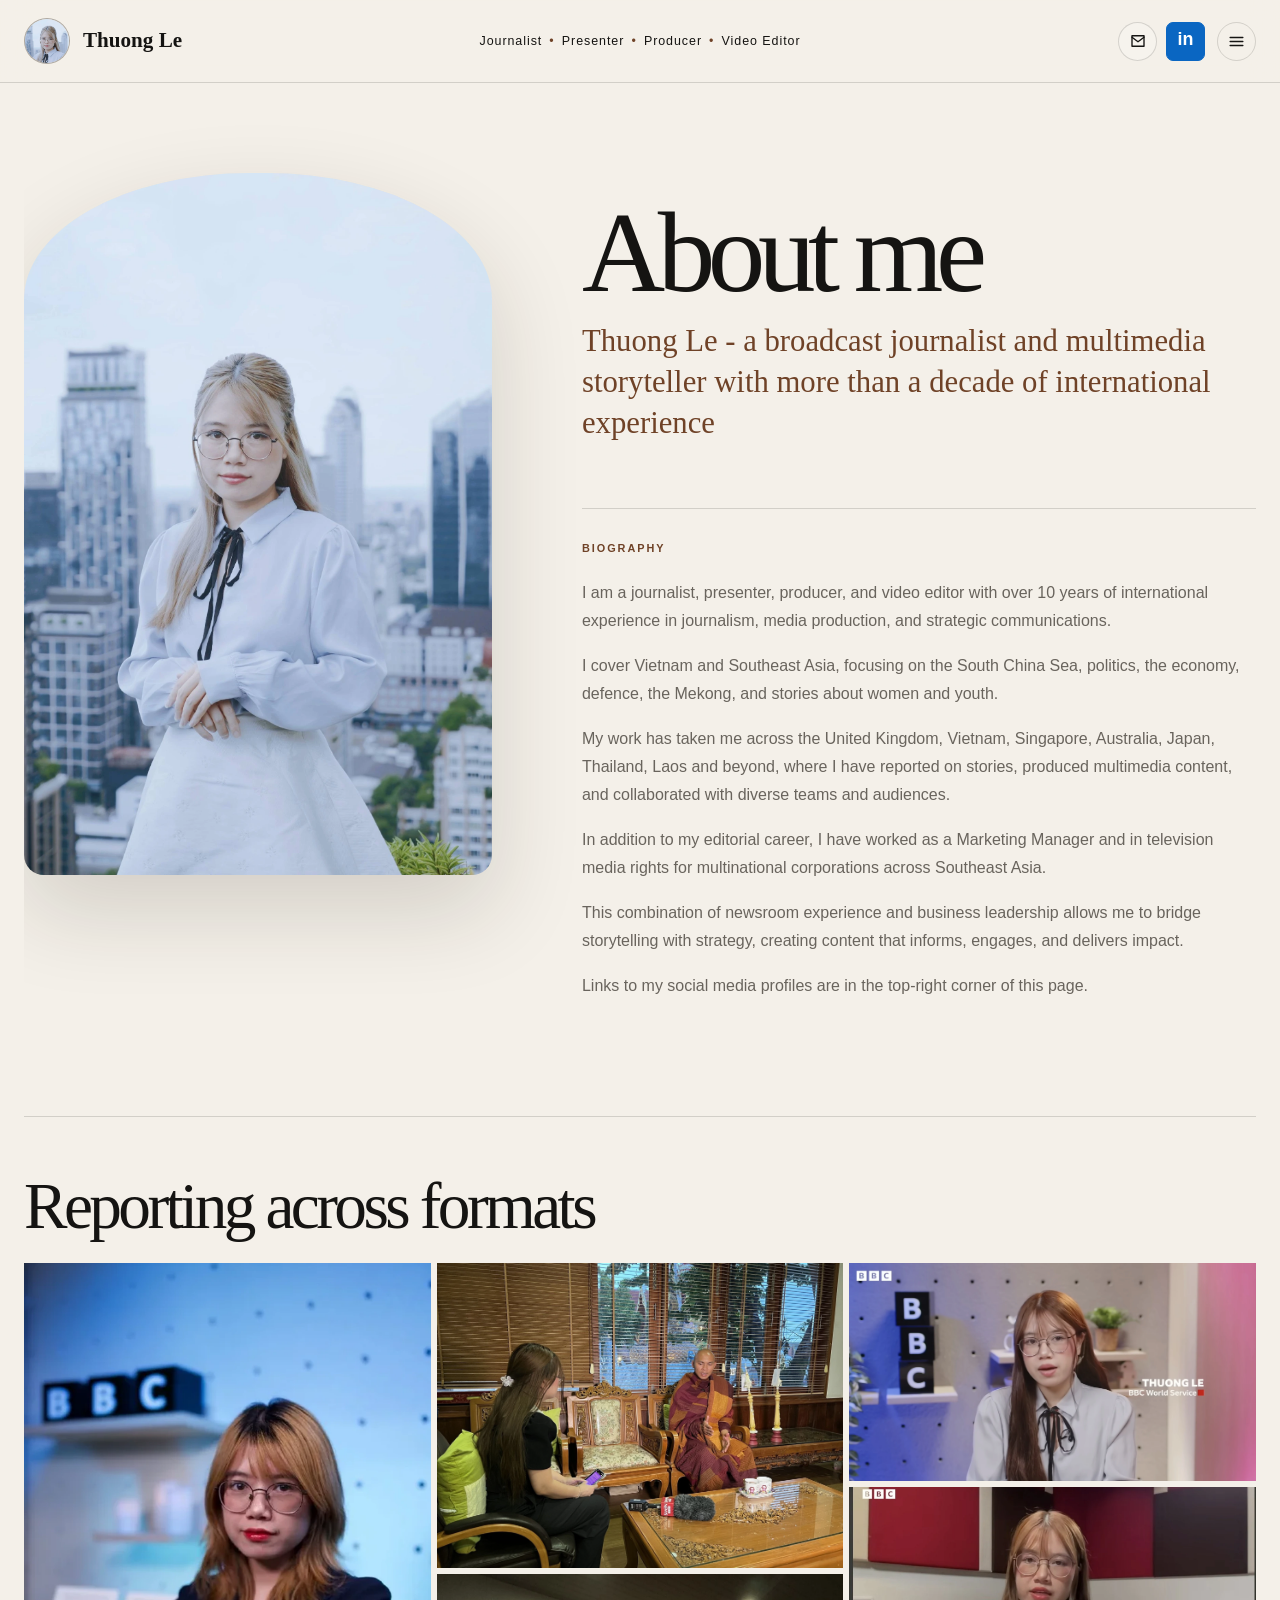
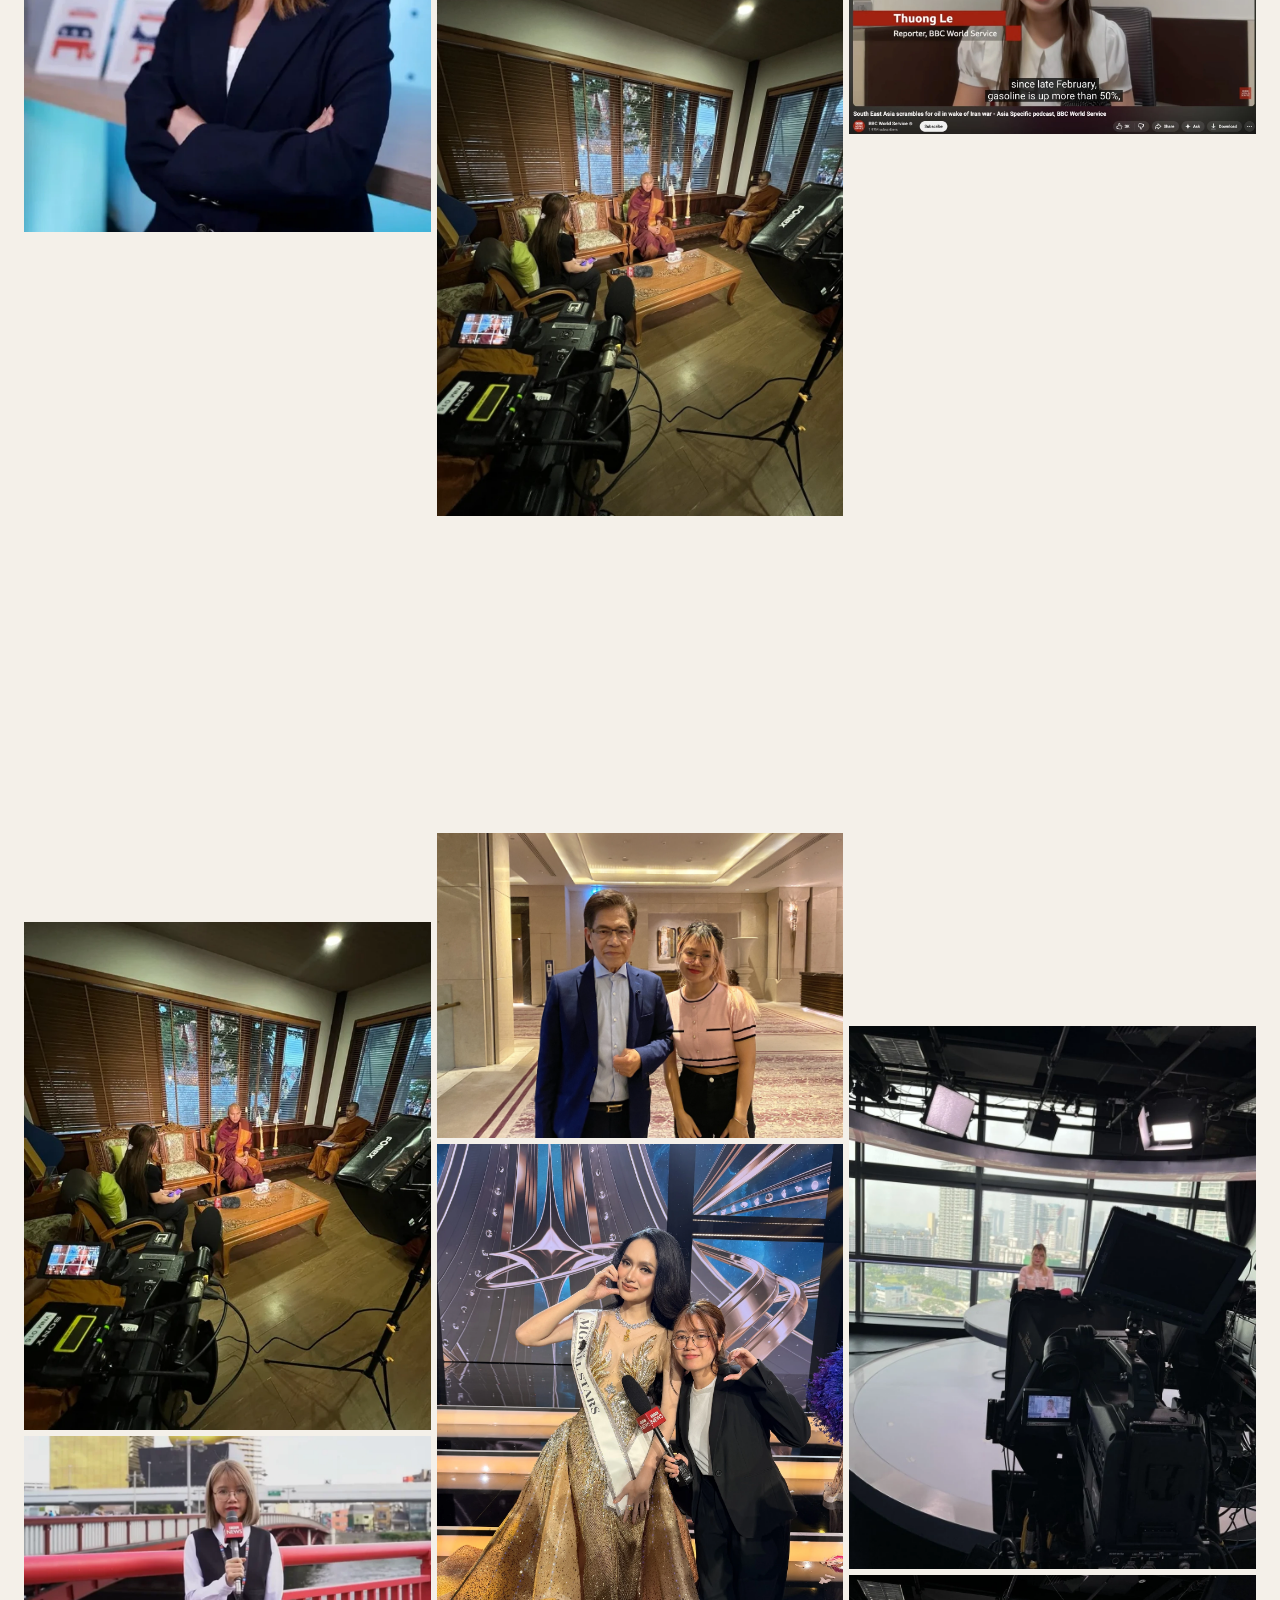
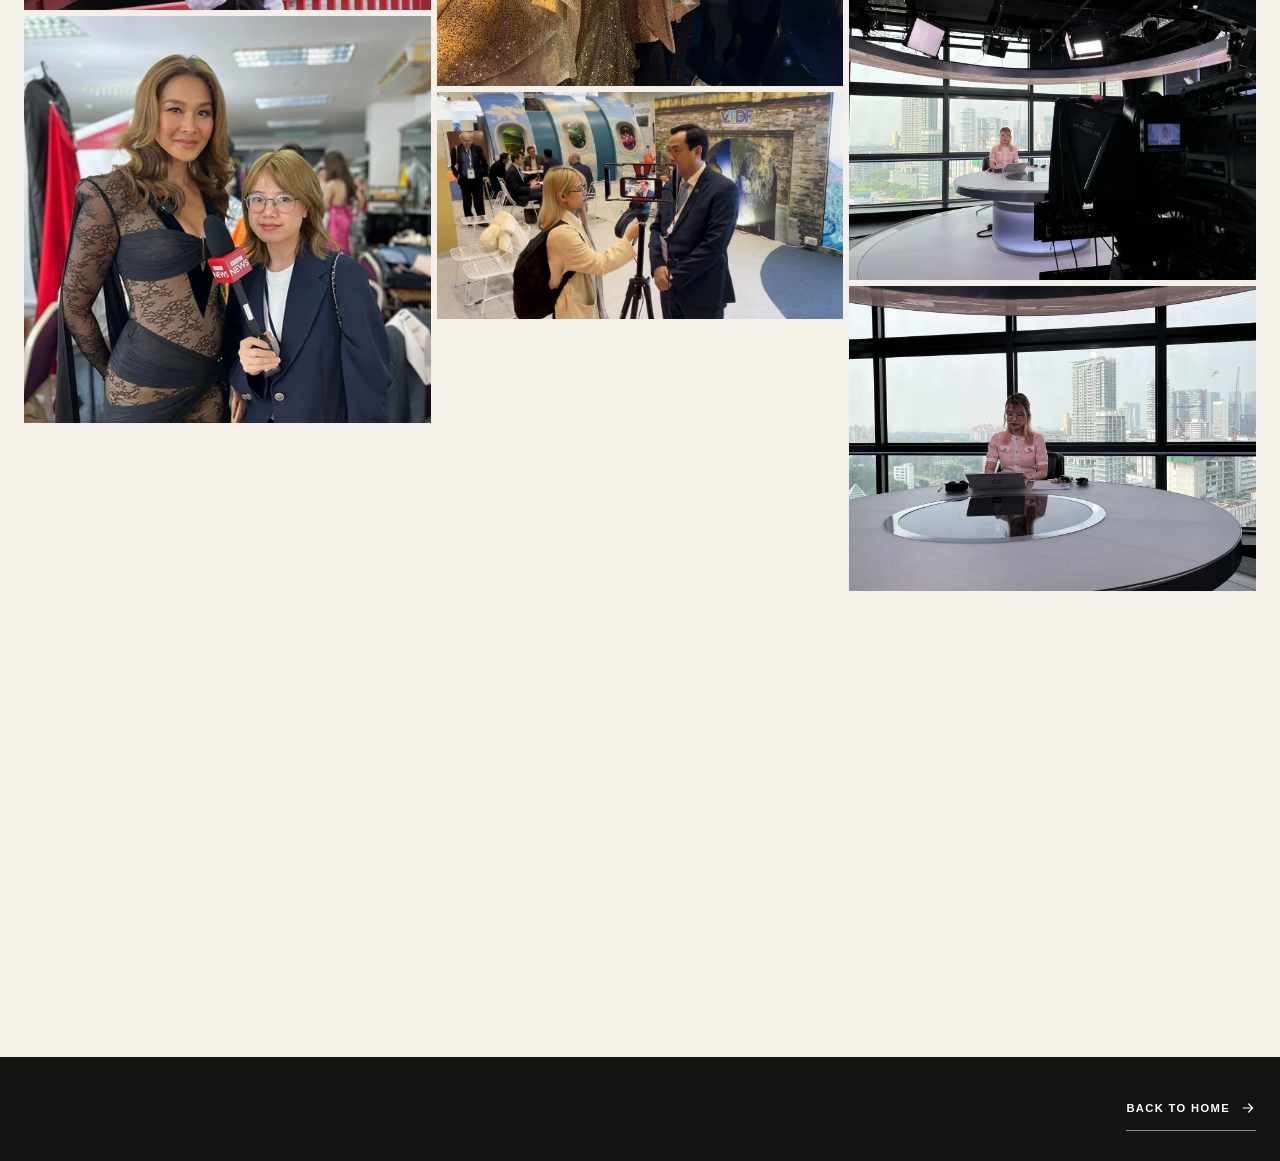
==== about.html @ 1b701969 "Replace full portfolio source and update About gallery" ====
<!doctype html>
<html lang="en">
<head>
  <meta charset="utf-8">
  <meta name="viewport" content="width=device-width, initial-scale=1">
  <meta name="description" content="Thuong Le - a broadcast journalist and multimedia storyteller with more than a decade of international experience.">
  <meta name="theme-color" content="#f4efe8">
  <meta property="og:title" content="About me — Thuong Le">
  <meta property="og:description" content="Thuong Le - a broadcast journalist and multimedia storyteller with more than a decade of international experience.">
  <meta property="og:type" content="website">
  <meta property="og:image" content="assets/images/about-portrait.webp">
  <link rel="icon" href="favicon.svg" type="image/svg+xml">
  <link rel="stylesheet" href="assets/css/styles.css">
  <title>About me — Thuong Le</title>
</head>
<body data-page="category" data-category=about>
  <a class="skip-link" href="#main">Skip to content</a>
  <header class="site-header" data-site-header></header>
  <div class="menu-overlay" data-menu></div>
  <main id="main">
    <div data-category-page></div>
  </main>
  <footer class="site-footer" data-footer></footer>
  <script src="assets/js/content.js"></script>
  <script src="assets/js/site.js"></script>
</body>
</html>
---- assets/css/styles.css ----
:root {
  --ink: #151412;
  --ink-soft: #2b2925;
  --paper: #f4f0e9;
  --surface: #fbf8f2;
  --surface-2: #eae2d7;
  --muted: #69645d;
  --accent: #9a6942;
  --accent-deep: #6f4227;
  --wine: #6e2938;
  --line: rgba(21, 20, 18, .15);
  --line-light: rgba(255,255,255,.24);
  --serif: "Iowan Old Style", "Baskerville", "Palatino Linotype", Georgia, "Times New Roman", serif;
  --sans: -apple-system, BlinkMacSystemFont, "Segoe UI", Arial, sans-serif;
  --max: 1460px;
  --shadow: 0 35px 90px rgba(39, 29, 20, .16);
}

* { box-sizing: border-box; }
html { scroll-behavior: smooth; }
body {
  margin: 0;
  background: var(--paper);
  color: var(--ink);
  font-family: var(--sans);
  font-size: 16px;
  line-height: 1.65;
  text-rendering: optimizeLegibility;
}
body.menu-open { overflow: hidden; }
img { display: block; width: 100%; }
a { color: inherit; }
button, a { -webkit-tap-highlight-color: transparent; }
svg { width: 19px; height: 19px; fill: none; stroke: currentColor; stroke-width: 1.8; stroke-linecap: round; stroke-linejoin: round; }

.skip-link { position: fixed; left: 16px; top: -100px; z-index: 1000; background: var(--ink); color: white; padding: 10px 14px; text-decoration: none; }
.skip-link:focus { top: 16px; }

.site-header {
  position: sticky;
  top: 0;
  z-index: 90;
  width: 100%;
  background: rgba(244, 240, 233, .86);
  border-bottom: 1px solid var(--line);
  backdrop-filter: blur(18px);
}
.header-shell {
  width: min(calc(100% - 48px), var(--max));
  min-height: 82px;
  margin: 0 auto;
  display: grid;
  grid-template-columns: 1fr auto 1fr;
  align-items: center;
  gap: 28px;
}
.brand { display: inline-flex; align-items: center; gap: 13px; width: fit-content; text-decoration: none; }
.brand-mark { width: 42px; height: 42px; display: grid; place-items: center; border: 1px solid var(--ink); border-radius: 50%; font-family: var(--serif); font-size: 1.15rem; }
.brand-copy { display: grid; line-height: 1.25; }
.brand-copy strong { font-family: var(--serif); font-size: 1.3rem; font-weight: 600; }
.brand-copy small { color: var(--muted); font-size: .68rem; letter-spacing: .04em; }
.header-nav { display: flex; align-items: center; gap: 30px; }
.header-nav a, .header-contact { position: relative; text-decoration: none; font-size: .76rem; font-weight: 600; text-transform: uppercase; letter-spacing: .12em; }
.header-nav a::after, .header-contact::after { content: ""; position: absolute; left: 0; right: 100%; bottom: -7px; height: 1px; background: currentColor; transition: right .25s ease; }
.header-nav a:hover::after, .header-contact:hover::after { right: 0; }
.header-actions { justify-self: end; display: flex; align-items: center; gap: 22px; }
.menu-button { width: 43px; height: 43px; border: 1px solid var(--line); border-radius: 50%; background: transparent; color: var(--ink); display: grid; place-items: center; cursor: pointer; transition: background .25s ease, color .25s ease, transform .25s ease; }
.menu-button:hover { background: var(--ink); color: white; transform: rotate(5deg); }
.back-home { position: absolute; left: max(24px, calc((100% - var(--max)) / 2)); top: calc(100% + 20px); display: inline-flex; align-items: center; gap: 9px; text-decoration: none; text-transform: uppercase; letter-spacing: .12em; font-size: .68rem; font-weight: 700; }

.menu-overlay { position: fixed; inset: 0; z-index: 200; display: flex; justify-content: flex-end; background: rgba(10,9,8,.55); backdrop-filter: blur(10px); opacity: 0; visibility: hidden; transition: opacity .35s ease, visibility .35s ease; }
.menu-overlay.is-open { opacity: 1; visibility: visible; }
.menu-panel { width: min(620px, 100%); min-height: 100%; padding: 28px clamp(26px, 5vw, 70px) 42px; background: var(--surface); display: flex; flex-direction: column; transform: translateX(100%); transition: transform .45s cubic-bezier(.2,.8,.2,1); }
.menu-overlay.is-open .menu-panel { transform: translateX(0); }
.menu-topline { display: flex; align-items: center; justify-content: space-between; padding-bottom: 24px; border-bottom: 1px solid var(--line); font-family: var(--serif); font-size: 1.35rem; }
.menu-close { border-color: var(--ink); }
.overlay-nav { display: grid; margin: 34px 0; }
.overlay-nav a { display: grid; grid-template-columns: 44px 1fr auto; align-items: center; padding: 13px 0; border-bottom: 1px solid var(--line); text-decoration: none; }
.overlay-nav a span { color: var(--accent); font-size: .65rem; letter-spacing: .14em; }
.overlay-nav a strong { font-family: var(--serif); font-size: clamp(2rem, 5vw, 3.55rem); line-height: 1; font-weight: 500; letter-spacing: -.035em; }
.overlay-nav a svg { transition: transform .25s ease; }
.overlay-nav a:hover svg { transform: translateX(7px); }
.menu-foot { margin-top: auto; padding-top: 24px; border-top: 1px solid var(--line); }
.menu-foot p { max-width: 47ch; color: var(--muted); }
.menu-foot > div { display: flex; flex-wrap: wrap; gap: 22px; }
.menu-foot a { display: inline-flex; align-items: center; gap: 6px; font-size: .84rem; font-weight: 650; }

main { width: min(calc(100% - 48px), var(--max)); margin: 0 auto; }
.eyebrow { color: var(--accent-deep); font-size: .68rem; font-weight: 700; text-transform: uppercase; letter-spacing: .18em; }
.button { display: inline-flex; align-items: center; justify-content: center; gap: 10px; min-height: 48px; padding: 0 20px; border: 1px solid var(--line); border-radius: 999px; text-decoration: none; font-size: .82rem; font-weight: 650; transition: transform .25s ease, background .25s ease, color .25s ease, box-shadow .25s ease; }
.button:hover { transform: translateY(-2px); box-shadow: 0 12px 35px rgba(34,25,18,.12); }
.button-dark { background: var(--ink); border-color: var(--ink); color: white; }
.button-dark:hover { background: var(--wine); border-color: var(--wine); }
.button-quiet { background: rgba(255,255,255,.28); }

.editorial-hero { min-height: 720px; padding: 72px 0 60px; display: grid; grid-template-columns: minmax(0,.86fr) minmax(560px,1.14fr); align-items: center; gap: clamp(50px, 7vw, 110px); }
.hero-copy { padding-left: clamp(0px, 3vw, 52px); }
.hero-copy h1 { max-width: 8ch; margin: 20px 0 16px; font-family: var(--serif); font-size: clamp(4.8rem, 9vw, 9.5rem); line-height: .78; letter-spacing: -.065em; font-weight: 500; }
.hero-role { margin: 0 0 17px; color: var(--ink-soft); font-size: .82rem; text-transform: uppercase; letter-spacing: .13em; font-weight: 650; }
.hero-intro { max-width: 590px; margin: 0; color: var(--muted); font-family: var(--serif); font-size: clamp(1.28rem, 2vw, 1.7rem); line-height: 1.35; }
.hero-actions { margin-top: 30px; display: flex; flex-wrap: wrap; gap: 10px; }
.hero-collage { position: relative; height: min(630px, 67vw); min-height: 520px; padding-right: 20px; }
.hero-image { position: absolute; margin: 0; overflow: hidden; background: var(--surface-2); box-shadow: var(--shadow); }
.hero-image img { width: 100%; height: 100%; object-fit: cover; }
.hero-image-main { left: 0; top: 0; width: 55%; height: 100%; border-radius: 48% 48% 6px 6px / 21% 21% 6px 6px; }
.hero-image-main img { object-position: center top; }
.hero-image-top,
.hero-image-bottom { right: 20px; width: 40%; height: 46%; border-radius: 4px; }
.hero-image-top { top: 0; transform: none; }
.hero-image-bottom { bottom: 0; }
.hero-caption { position: absolute; right: -3px; top: 50%; writing-mode: vertical-rl; text-orientation: mixed; transform: translateY(-50%); color: var(--muted); font-size: .62rem; text-transform: uppercase; letter-spacing: .18em; white-space: nowrap; }

.credentials { margin: 4px 0 120px; border-top: 1px solid var(--line); border-bottom: 1px solid var(--line); display: grid; grid-template-columns: repeat(3, 1fr); }
.credentials > div { padding: 30px clamp(20px, 3vw, 42px); display: grid; grid-template-columns: auto 1fr; align-items: center; gap: 20px; border-right: 1px solid var(--line); }
.credentials > div:last-child { border-right: 0; }
.credentials strong { font-family: var(--serif); font-size: clamp(2.5rem, 4.5vw, 4rem); line-height: 1; font-weight: 500; }
.credentials span { max-width: 25ch; color: var(--muted); font-size: .8rem; line-height: 1.45; }

.portfolio-index { padding-bottom: 130px; }
.index-heading { display: grid; grid-template-columns: .7fr 1.3fr; align-items: end; gap: 60px; margin-bottom: 44px; }
.index-heading h2 { margin: 0; max-width: 18ch; font-family: var(--serif); font-size: clamp(3rem, 5.5vw, 6rem); line-height: .95; letter-spacing: -.05em; font-weight: 500; }
.index-grid { display: grid; grid-template-columns: repeat(12, 1fr); grid-auto-rows: 155px; gap: 16px; }
.index-card { position: relative; min-height: 300px; overflow: hidden; color: white; text-decoration: none; background: var(--ink); }
.index-card img { height: 100%; object-fit: cover; transition: transform .7s cubic-bezier(.2,.8,.2,1), filter .5s ease; }
.index-shade { position: absolute; inset: 0; background: linear-gradient(180deg, rgba(10,9,8,.03), rgba(10,9,8,.78)); transition: background .35s ease; }
.index-card:hover img { transform: scale(1.045); filter: saturate(1.08); }
.index-card:hover .index-shade { background: linear-gradient(180deg, rgba(10,9,8,.06), rgba(10,9,8,.9)); }
.index-number { position: absolute; left: 22px; top: 19px; font-size: .67rem; letter-spacing: .15em; }
.index-copy { position: absolute; left: 22px; right: 64px; bottom: 22px; display: grid; gap: 4px; }
.index-copy strong { font-family: var(--serif); font-size: clamp(2rem, 3.6vw, 4rem); line-height: .92; letter-spacing: -.045em; font-weight: 500; }
.index-copy small { color: rgba(255,255,255,.75); font-size: .75rem; }
.index-arrow { position: absolute; right: 20px; bottom: 20px; width: 43px; height: 43px; display: grid; place-items: center; border: 1px solid rgba(255,255,255,.55); border-radius: 50%; transition: background .25s ease, color .25s ease; }
.index-card:hover .index-arrow { background: white; color: var(--ink); }
.card-about { grid-column: span 5; grid-row: span 4; }
.card-about img { object-position: center top; }
.card-vietnam { grid-column: span 7; grid-row: span 2; }
.card-world { grid-column: span 4; grid-row: span 2; }
.card-camera { grid-column: span 3; grid-row: span 2; }
.card-docs { grid-column: span 5; grid-row: span 3; }
.card-languages { grid-column: span 7; grid-row: span 3; }

.fellowship-statement { margin: 0 0 130px; padding: clamp(50px, 8vw, 110px); background: var(--ink); color: white; text-align: center; }
.fellowship-statement .eyebrow { color: #d5ac87; }
.fellowship-statement blockquote { max-width: 1050px; margin: 24px auto 30px; font-family: var(--serif); font-size: clamp(2.6rem, 5.6vw, 6rem); line-height: .98; letter-spacing: -.045em; }
.fellowship-statement a { display: inline-flex; align-items: center; gap: 8px; color: white; font-size: .75rem; font-weight: 650; text-transform: uppercase; letter-spacing: .14em; }

.category-masthead { position: relative; min-height: 690px; margin: 76px 0 110px; overflow: hidden; background: var(--ink); color: white; }
.category-masthead > img { position: absolute; inset: 0; height: 100%; object-fit: cover; }
.category-overlay { position: absolute; inset: 0; background: linear-gradient(90deg, rgba(12,11,10,.88) 0%, rgba(12,11,10,.52) 45%, rgba(12,11,10,.1) 76%), linear-gradient(0deg, rgba(12,11,10,.5), transparent 50%); }
.category-heading { position: absolute; left: clamp(28px, 6vw, 90px); bottom: clamp(40px, 8vw, 100px); max-width: 700px; }
.category-heading .eyebrow { color: #e4bc96; }
.category-heading h1 { margin: 17px 0 18px; font-family: var(--serif); font-size: clamp(5rem, 11vw, 10.5rem); line-height: .8; letter-spacing: -.065em; font-weight: 500; }
.category-heading p { max-width: 620px; margin: 0; color: rgba(255,255,255,.78); font-family: var(--serif); font-size: clamp(1.25rem, 2vw, 1.65rem); line-height: 1.4; }
.category-count { position: absolute; right: 32px; top: 30px; padding: 9px 13px; border: 1px solid rgba(255,255,255,.45); border-radius: 999px; font-size: .65rem; text-transform: uppercase; letter-spacing: .14em; }

.works-section, .gallery-section { padding-bottom: 130px; }
.section-intro { display: grid; grid-template-columns: .45fr 1.1fr .8fr; align-items: end; gap: 35px; margin-bottom: 38px; padding-bottom: 25px; border-bottom: 1px solid var(--line); }
.section-intro h2 { margin: 0; font-family: var(--serif); font-size: clamp(3rem, 5vw, 5.7rem); line-height: .9; letter-spacing: -.05em; font-weight: 500; }
.section-intro p { margin: 0; color: var(--muted); }
.work-grid { display: grid; grid-template-columns: repeat(3, 1fr); gap: 18px; align-items: start; }
.work-card { min-width: 0; background: rgba(251,248,242,.58); border: 1px solid var(--line); text-decoration: none; transition: transform .35s cubic-bezier(.2,.8,.2,1), box-shadow .35s ease, background .35s ease; }
.work-card:hover { transform: translateY(-7px); background: var(--surface); box-shadow: var(--shadow); }
.work-card.is-featured { grid-column: span 2; display: grid; grid-template-columns: 1.3fr .7fr; }
.work-image { position: relative; aspect-ratio: 16/10; overflow: hidden; background: var(--surface-2); }
.work-card.is-featured .work-image { aspect-ratio: auto; min-height: 480px; }
.work-image img { height: 100%; object-fit: cover; transition: transform .65s cubic-bezier(.2,.8,.2,1); }
.work-card:hover .work-image img { transform: scale(1.045); }
.work-index { position: absolute; left: 14px; top: 14px; min-width: 34px; height: 34px; padding: 0 8px; display: grid; place-items: center; background: rgba(251,248,242,.9); color: var(--ink); border-radius: 999px; font-size: .63rem; letter-spacing: .1em; backdrop-filter: blur(8px); }
.work-open { position: absolute; right: 14px; top: 14px; width: 40px; height: 40px; display: grid; place-items: center; background: rgba(21,20,18,.88); color: white; border-radius: 50%; }
.work-copy { padding: 23px; }
.work-card.is-featured .work-copy { padding: clamp(28px,4vw,52px); display: flex; flex-direction: column; justify-content: center; }
.work-meta { color: var(--accent-deep); font-size: .65rem; font-weight: 700; text-transform: uppercase; letter-spacing: .14em; }
.work-copy h3 { margin: 13px 0 12px; font-family: var(--serif); font-size: clamp(1.7rem, 2.6vw, 2.65rem); line-height: 1.02; letter-spacing: -.035em; font-weight: 500; }
.work-card.is-featured h3 { font-size: clamp(2.4rem, 4vw, 4.7rem); line-height: .95; }
.work-copy p { margin: 0; color: var(--muted); font-size: .88rem; line-height: 1.62; }
.work-link { margin-top: 21px; display: inline-flex; align-items: center; gap: 8px; font-size: .72rem; font-weight: 700; text-transform: uppercase; letter-spacing: .1em; }

.about-masthead { min-height: 760px; padding: 88px 0 80px; display: grid; grid-template-columns: minmax(460px,.9fr) minmax(0,1.1fr); align-items: center; gap: clamp(55px, 8vw, 120px); }
.about-image { height: 650px; overflow: hidden; border-radius: 48% 48% 0 0 / 20% 20% 0 0; box-shadow: var(--shadow); }
.about-image img { height: 100%; object-fit: cover; object-position: center top; }
.about-title h1 { margin: 17px 0 24px; font-family: var(--serif); font-size: clamp(6rem, 12vw, 11.5rem); line-height: .72; letter-spacing: -.07em; font-weight: 500; }
.about-title h1 em { display: block; padding-left: 1.1em; color: var(--accent); font-style: italic; font-weight: 400; }
.about-title > p { max-width: 650px; color: var(--muted); font-family: var(--serif); font-size: clamp(1.35rem, 2.3vw, 1.9rem); line-height: 1.35; }
.about-actions { margin-top: 28px; display: flex; flex-wrap: wrap; gap: 10px; }
.about-editorial { padding: 20px 0 100px; display: grid; grid-template-columns: minmax(0,1.35fr) minmax(310px,.65fr); gap: clamp(50px,8vw,110px); }
.about-prose > p { max-width: 830px; margin: 23px 0 0; font-family: var(--serif); font-size: clamp(1.55rem, 2.8vw, 2.65rem); line-height: 1.18; letter-spacing: -.025em; }
.about-focus { padding-left: 32px; border-left: 1px solid var(--line); }
.focus-list { display: grid; margin: 20px 0 38px; }
.focus-list span { padding: 12px 0; border-bottom: 1px solid var(--line); font-size: .84rem; }
.about-focus blockquote { margin: 0; color: var(--accent-deep); font-family: var(--serif); font-size: 1.5rem; line-height: 1.35; }
.metrics-grid { display: grid; grid-template-columns: repeat(3,1fr); margin-bottom: 120px; border-top: 1px solid var(--line); border-bottom: 1px solid var(--line); }
.metric { min-height: 220px; padding: 32px; display: flex; flex-direction: column; justify-content: space-between; border-right: 1px solid var(--line); }
.metric:last-child { border-right: 0; }
.metric strong { font-family: var(--serif); font-size: clamp(4.4rem,7vw,7.5rem); line-height: .82; font-weight: 500; }
.metric span { max-width: 27ch; color: var(--muted); font-size: .84rem; }
.editorial-gallery { display: grid; grid-template-columns: repeat(12,1fr); grid-auto-rows: 105px; gap: 15px; }
.editorial-gallery figure { margin: 0; overflow: hidden; background: var(--surface-2); }
.editorial-gallery img { height: 100%; object-fit: cover; }
.gallery-1 { grid-column: span 5; grid-row: span 5; }
.gallery-2 { grid-column: span 7; grid-row: span 4; }
.gallery-3 { grid-column: span 4; grid-row: span 4; }
.gallery-4 { grid-column: span 3; grid-row: span 4; }
.gallery-5 { grid-column: span 5; grid-row: span 4; }
.gallery-6 { grid-column: span 7; grid-row: span 5; }

.site-footer { margin-top: 20px; background: var(--ink); color: white; }
.footer-shell, .footer-bottom { width: min(calc(100% - 48px), var(--max)); margin: 0 auto; }
.footer-shell { padding: 90px 0 70px; display: grid; grid-template-columns: 1.1fr .9fr; align-items: end; gap: 70px; }
.footer-title .eyebrow { color: #d5ac87; }
.footer-title h2 { margin: 18px 0 16px; font-family: var(--serif); font-size: clamp(4rem,8vw,8.5rem); line-height: .8; letter-spacing: -.065em; font-weight: 500; }
.footer-title p { max-width: 560px; color: rgba(255,255,255,.63); }
.footer-links { display: grid; }
.footer-links a { display: grid; grid-template-columns: 1fr auto auto; align-items: center; gap: 18px; padding: 20px 0; border-bottom: 1px solid var(--line-light); text-decoration: none; }
.footer-links a span { color: rgba(255,255,255,.54); font-size: .68rem; text-transform: uppercase; letter-spacing: .13em; }
.footer-links a strong { font-family: var(--serif); font-size: 1.15rem; font-weight: 500; }
.footer-bottom { padding: 20px 0 30px; display: flex; justify-content: space-between; gap: 25px; border-top: 1px solid rgba(255,255,255,.13); color: rgba(255,255,255,.46); font-size: .68rem; text-transform: uppercase; letter-spacing: .1em; }
.footer-bottom a { color: white; }

.reveal { opacity: 0; transform: translateY(22px); transition: opacity .7s ease var(--delay,0ms), transform .7s cubic-bezier(.2,.8,.2,1) var(--delay,0ms); }
.reveal.is-visible { opacity: 1; transform: translateY(0); }

@media (max-width: 1120px) {
  .editorial-hero { grid-template-columns: .85fr 1.15fr; }
  .hero-copy h1 { font-size: clamp(4.4rem,8vw,7.2rem); }
  .header-nav { display: none; }
  .header-shell { grid-template-columns: 1fr auto; }
  .header-actions { grid-column: 2; }
  .work-grid { grid-template-columns: repeat(2,1fr); }
  .work-card.is-featured { grid-column: span 2; }
}

@media (max-width: 900px) {
  main { width: min(calc(100% - 30px), var(--max)); }
  .header-shell, .footer-shell, .footer-bottom { width: min(calc(100% - 30px), var(--max)); }
  .editorial-hero { min-height: 0; grid-template-columns: 1fr; padding-top: 65px; }
  .hero-copy { padding-left: 0; }
  .hero-copy h1 { max-width: none; font-size: clamp(4.3rem,15vw,7.8rem); }
  .hero-collage { height: 680px; }
  .credentials { grid-template-columns: 1fr; }
  .credentials > div { border-right: 0; border-bottom: 1px solid var(--line); }
  .credentials > div:last-child { border-bottom: 0; }
  .index-heading { grid-template-columns: 1fr; gap: 20px; }
  .index-grid { grid-template-columns: repeat(2,1fr); grid-auto-rows: 330px; }
  .index-card[class*="card-"] { grid-column: span 1; grid-row: span 1; }
  .card-about { grid-row: span 2 !important; }
  .category-masthead { min-height: 620px; }
  .about-masthead { grid-template-columns: 1fr; }
  .about-image { width: min(100%,580px); }
  .about-editorial { grid-template-columns: 1fr; }
  .about-focus { padding: 30px 0 0; border-left: 0; border-top: 1px solid var(--line); }
  .section-intro { grid-template-columns: 1fr; gap: 13px; }
  .footer-shell { grid-template-columns: 1fr; }
}

@media (max-width: 650px) {
  .header-shell { min-height: 70px; }
  .brand-copy small, .header-contact { display: none; }
  .brand-mark { width: 38px; height: 38px; }
  .back-home { display: none; }
  .editorial-hero { padding-top: 45px; gap: 38px; }
  .hero-copy h1 { font-size: clamp(4.2rem,19vw,6.2rem); }
  .hero-intro { font-size: 1.22rem; }
  .hero-actions .button { width: 100%; }
  .hero-collage { height: 510px; min-height: 0; padding-right: 0; }
  .hero-image-main { width: 62%; height: 100%; }
  .hero-image-top,
  .hero-image-bottom { right: 0; width: 43%; height: 44%; }
  .hero-caption { display: none; }
  .credentials { margin-bottom: 85px; }
  .credentials > div { grid-template-columns: 90px 1fr; }
  .index-grid { grid-template-columns: 1fr; grid-auto-rows: 380px; }
  .index-card[class*="card-"] { grid-column: 1; grid-row: span 1 !important; }
  .index-copy strong { font-size: 2.7rem; }
  .fellowship-statement { padding: 58px 24px; }
  .category-masthead { min-height: 570px; margin-top: 58px; }
  .category-heading { left: 24px; right: 24px; bottom: 35px; }
  .category-heading h1 { font-size: clamp(4.7rem,22vw,7rem); }
  .category-count { right: 18px; top: 18px; }
  .work-grid { grid-template-columns: 1fr; }
  .work-card.is-featured { grid-column: span 1; display: block; }
  .work-card.is-featured .work-image { min-height: 0; aspect-ratio: 16/10; }
  .work-card.is-featured h3 { font-size: 2.3rem; }
  .about-masthead { padding-top: 60px; }
  .about-image { height: 540px; }
  .about-title h1 { font-size: clamp(5.3rem,25vw,8rem); }
  .about-title h1 em { padding-left: .7em; }
  .about-prose > p { font-size: 1.45rem; }
  .metrics-grid { grid-template-columns: 1fr; }
  .metric { min-height: 170px; border-right: 0; border-bottom: 1px solid var(--line); }
  .metric:last-child { border-bottom: 0; }
  .editorial-gallery { display: grid; grid-template-columns: 1fr; grid-auto-rows: 330px; }
  .editorial-gallery figure[class*="gallery-"] { grid-column: 1; grid-row: span 1; }
  .footer-bottom { flex-direction: column; }
}

@media (prefers-reduced-motion: reduce) {
  *, *::before, *::after { scroll-behavior: auto !important; animation: none !important; transition: none !important; }
  .reveal { opacity: 1; transform: none; }
}


/* --------------------------------------------------------------------------
   Home index — editorial image grid requested by the portfolio owner
   -------------------------------------------------------------------------- */
body[data-page="home"] {
  min-height: 100vh;
  background: var(--paper);
}

body[data-page="home"] .site-header {
  position: sticky;
  top: 0;
  background: rgba(244, 240, 233, .96);
  border-bottom: 1px solid var(--line);
  backdrop-filter: blur(16px);
}

.home-showcase-header-shell {
  width: min(calc(100% - 48px), var(--max));
  min-height: 82px;
  margin: 0 auto;
  display: grid;
  grid-template-columns: minmax(240px, 1fr) auto minmax(240px, 1fr);
  align-items: center;
  gap: 28px;
}

.home-showcase-brand {
  width: fit-content;
  display: inline-flex;
  align-items: center;
  gap: 13px;
  text-decoration: none;
}

.home-showcase-avatar {
  width: 46px;
  height: 46px;
  flex: 0 0 46px;
  overflow: hidden;
  border: 1px solid rgba(21,20,18,.28);
  border-radius: 50%;
  background: var(--surface-2);
}

.home-showcase-avatar img {
  width: 100%;
  height: 100%;
  object-fit: cover;
  object-position: 50% 50%;
}

.home-showcase-brand strong {
  font-family: var(--serif);
  font-size: 1.32rem;
  font-weight: 600;
  line-height: 1;
}

.home-showcase-role {
  margin: 0;
  color: var(--ink);
  font-size: .78rem;
  font-weight: 500;
  letter-spacing: .075em;
  text-align: center;
  white-space: nowrap;
}

.home-showcase-role span {
  margin: 0 .22em;
  color: var(--accent-deep);
}

.home-showcase-actions {
  justify-self: end;
  display: flex;
  align-items: center;
  gap: 9px;
}

.home-showcase-icon {
  width: 39px;
  height: 39px;
  display: grid;
  place-items: center;
  border: 1px solid var(--line);
  border-radius: 50%;
  text-decoration: none;
  background: rgba(255,255,255,.2);
  transition: transform .22s ease, background .22s ease, color .22s ease;
}

.home-showcase-icon:hover {
  transform: translateY(-2px);
  background: var(--ink);
  color: white;
}

.home-showcase-mail svg {
  width: 18px;
  height: 18px;
}

.home-showcase-linkedin {
  border-radius: 7px;
  background: #0a66c2;
  border-color: #0a66c2;
  color: white;
  font-family: Arial, sans-serif;
  font-size: 1.12rem;
  font-weight: 800;
  line-height: 1;
}

.home-showcase-linkedin span {
  transform: translateY(-1px);
}

.home-showcase-menu {
  width: 39px;
  height: 39px;
  margin-left: 3px;
}

body[data-page="home"] main {
  width: min(calc(100% - 48px), var(--max));
  margin: 0 auto;
}

.home-portfolio-index {
  padding: 0 0 34px;
}

.home-portfolio-grid {
  grid-template-columns: repeat(12, minmax(0, 1fr));
  grid-auto-rows: clamp(96px, 7.25vw, 108px);
  gap: 14px;
}

.home-portfolio-grid .index-card {
  min-height: 0;
}

.home-portfolio-grid .index-card img {
  width: 100%;
  height: 100%;
  object-fit: cover;
}

.home-portfolio-grid .index-shade {
  background: linear-gradient(180deg, rgba(7,8,8,.03) 20%, rgba(7,8,8,.73) 100%);
}

.home-portfolio-grid .index-card:hover .index-shade {
  background: linear-gradient(180deg, rgba(7,8,8,.08) 15%, rgba(7,8,8,.86) 100%);
}

.home-portfolio-grid .index-copy {
  left: 20px;
  right: 66px;
  bottom: 20px;
}

.home-portfolio-grid .index-copy strong {
  font-size: clamp(2.25rem, 3.65vw, 4.15rem);
}

.home-portfolio-grid .index-arrow {
  right: 18px;
  bottom: 18px;
  width: 41px;
  height: 41px;
}

.home-portfolio-grid .card-about {
  grid-column: span 5;
  grid-row: span 4;
}

.home-portfolio-grid .card-vietnam {
  grid-column: span 7;
  grid-row: span 2;
}

.home-portfolio-grid .card-world {
  grid-column: span 4;
  grid-row: span 2;
}

.home-portfolio-grid .card-languages {
  grid-column: span 3;
  grid-row: span 2;
}

.home-portfolio-grid .card-docs {
  grid-column: span 5;
  grid-row: span 3;
}

.home-portfolio-grid .card-camera {
  grid-column: span 7;
  grid-row: span 3;
}

.home-portfolio-grid .card-about img { object-position: center 24%; }
.home-portfolio-grid .card-vietnam img { object-position: center 49%; }
.home-portfolio-grid .card-world img { object-position: center; }
.home-portfolio-grid .card-languages img { object-position: center; }
.home-portfolio-grid .card-docs img { object-position: center 47%; }
.home-portfolio-grid .card-camera img { object-position: center; }

.home-portfolio-grid .card-languages .index-copy strong {
  font-size: clamp(1.95rem, 2.75vw, 3rem);
  line-height: .92;
}

body[data-page="home"] .site-footer {
  display: none !important;
}

@media (max-width: 1120px) {
  .home-showcase-header-shell {
    grid-template-columns: minmax(210px, 1fr) auto minmax(180px, 1fr);
    gap: 18px;
  }

  .home-showcase-role {
    font-size: .68rem;
    letter-spacing: .055em;
  }

  .home-portfolio-grid {
    grid-auto-rows: clamp(92px, 8.3vw, 104px);
  }
}

@media (max-width: 820px) {
  .home-showcase-header-shell {
    min-height: 96px;
    padding: 10px 0;
    grid-template-columns: 1fr auto;
    grid-template-areas:
      "brand actions"
      "role role";
    row-gap: 8px;
  }

  .home-showcase-brand { grid-area: brand; }
  .home-showcase-actions { grid-area: actions; }
  .home-showcase-role {
    grid-area: role;
    justify-self: center;
    white-space: normal;
    line-height: 1.35;
  }

  .home-portfolio-grid {
    grid-template-columns: repeat(2, minmax(0, 1fr));
    grid-auto-rows: 290px;
  }

  .home-portfolio-grid .index-card[class*="card-"] {
    grid-column: span 1;
    grid-row: span 1;
  }

  .home-portfolio-grid .card-camera,
  .home-portfolio-grid .card-about {
    grid-row: span 2;
  }

  .home-portfolio-grid .index-copy strong,
  .home-portfolio-grid .card-languages .index-copy strong {
    font-size: clamp(2.2rem, 7vw, 3.45rem);
  }
}

@media (max-width: 560px) {
  .home-showcase-header-shell,
  body[data-page="home"] main {
    width: min(calc(100% - 24px), var(--max));
  }

  .home-showcase-avatar {
    width: 40px;
    height: 40px;
    flex-basis: 40px;
  }

  .home-showcase-brand strong { font-size: 1.08rem; }
  .home-showcase-icon,
  .home-showcase-menu { width: 35px; height: 35px; }
  .home-showcase-actions { gap: 6px; }
  .home-showcase-role { font-size: .61rem; }

  .home-portfolio-grid {
    grid-template-columns: 1fr;
    grid-auto-rows: 330px;
    gap: 12px;
  }

  .home-portfolio-grid .index-card[class*="card-"] {
    grid-column: 1;
    grid-row: span 1;
  }

  .home-portfolio-grid .card-about,
  .home-portfolio-grid .card-camera { min-height: 430px; }
}


/* --------------------------------------------------------------------------
   Unified portfolio header and minimal subpage footer
   -------------------------------------------------------------------------- */
.site-header.home-showcase-header {
  position: sticky;
  top: 0;
  background: rgba(244, 240, 233, .96);
  border-bottom: 1px solid var(--line);
  backdrop-filter: blur(16px);
}

.site-header.home-showcase-header .home-showcase-header-shell {
  width: min(calc(100% - 48px), var(--max));
}

.site-footer.minimal-footer {
  margin-top: 34px;
  background: var(--ink);
  color: white;
}

.minimal-footer-shell {
  width: min(calc(100% - 48px), var(--max));
  min-height: 104px;
  margin: 0 auto;
  display: flex;
  align-items: center;
  justify-content: flex-end;
}

.minimal-home-button {
  display: inline-flex;
  align-items: center;
  gap: 10px;
  padding: 12px 0;
  color: white;
  text-decoration: none;
  text-transform: uppercase;
  letter-spacing: .12em;
  font-size: .7rem;
  font-weight: 700;
  border-bottom: 1px solid rgba(255,255,255,.55);
  transition: opacity .2s ease, gap .2s ease;
}

.minimal-home-button:hover {
  opacity: .72;
  gap: 15px;
}

.minimal-home-button svg {
  width: 16px;
  height: 16px;
}

@media (max-width: 560px) {
  .site-header.home-showcase-header .home-showcase-header-shell,
  .minimal-footer-shell {
    width: min(calc(100% - 24px), var(--max));
  }

  .minimal-footer-shell {
    min-height: 88px;
  }
}


/* --------------------------------------------------------------------------
   About me — two-column biography and responsive full-image gallery
   -------------------------------------------------------------------------- */
body[data-category="about"] main {
  overflow: clip;
}

.about-profile-layout {
  display: grid;
  grid-template-columns: minmax(360px, .82fr) minmax(0, 1.18fr);
  gap: clamp(44px, 7vw, 108px);
  align-items: start;
  padding: clamp(56px, 7vw, 104px) 0 clamp(82px, 9vw, 136px);
}

.about-profile-image {
  position: sticky;
  top: 118px;
  margin: 0;
  aspect-ratio: 2 / 3;
  overflow: hidden;
  border-radius: 48% 48% 20px 20px / 18% 18% 20px 20px;
  background: var(--surface-2);
  box-shadow: var(--shadow);
}

.about-profile-image img {
  width: 100%;
  height: 100%;
  object-fit: cover;
  object-position: center top;
}

.about-profile-content {
  min-width: 0;
  padding-top: clamp(4px, 1.5vw, 18px);
}

.about-profile-content h1 {
  margin: 15px 0 23px;
  font-family: var(--serif);
  font-size: clamp(4.8rem, 9vw, 9rem);
  line-height: .8;
  letter-spacing: -.065em;
  font-weight: 500;
}

.about-profile-intro {
  max-width: 690px;
  margin: 0;
  color: var(--accent-deep);
  font-family: var(--serif);
  font-size: clamp(1.35rem, 2.4vw, 2rem);
  line-height: 1.34;
}

.about-biography {
  max-width: 760px;
  margin-top: clamp(36px, 5vw, 64px);
  padding-top: 25px;
  border-top: 1px solid var(--line);
}

.about-biography-copy {
  margin-top: 18px;
}

.about-biography-copy p {
  margin: 0 0 1.05em;
  color: var(--muted);
  font-size: clamp(.98rem, 1.25vw, 1.08rem);
  line-height: 1.76;
}

.about-biography-copy p:last-child {
  margin-bottom: 0;
}

.about-gallery-section {
  padding: 0 0 clamp(82px, 9vw, 136px);
}

.about-gallery-heading {
  margin-bottom: clamp(14px, 1.8vw, 24px);
  padding-top: clamp(32px, 4.5vw, 58px);
  border-top: 1px solid var(--line);
}

.about-gallery-heading h2 {
  max-width: 920px;
  margin: 0;
  font-family: var(--serif);
  font-size: clamp(2.8rem, 5.8vw, 5.9rem);
  line-height: .9;
  letter-spacing: -.055em;
  font-weight: 500;
}

/* A tightly packed editorial mosaic. Each source image is pre-cropped to the
   display ratio, so the browser does not have to force unrelated images into
   identical boxes. */
.editorial-gallery.about-gallery-grid {
  display: grid;
  grid-template-columns: repeat(12, minmax(0, 1fr));
  grid-template-rows: repeat(12, clamp(48px, 5.35vw, 82px));
  gap: 4px;
  align-items: stretch;
  background: var(--paper);
}

.editorial-gallery.about-gallery-grid figure {
  position: relative;
  min-width: 0;
  min-height: 0;
  margin: 0;
  overflow: hidden;
  border-radius: 0;
  background: var(--surface-2);
}

.editorial-gallery.about-gallery-grid img {
  display: block;
  width: 100%;
  height: 100%;
  max-height: none;
  object-fit: cover;
  object-position: center;
  transition: transform .65s cubic-bezier(.2,.8,.2,1);
}

.editorial-gallery.about-gallery-grid figure:hover img {
  transform: scale(1.018);
}

/* Large portrait, two supporting portraits, then three interlocking field images. */
.editorial-gallery.about-gallery-grid .gallery-item-1 {
  grid-column: 1 / 6;
  grid-row: 1 / 8;
}
.editorial-gallery.about-gallery-grid .gallery-item-2 {
  grid-column: 6 / 9;
  grid-row: 1 / 6;
}
.editorial-gallery.about-gallery-grid .gallery-item-3 {
  grid-column: 9 / 13;
  grid-row: 1 / 6;
}
.editorial-gallery.about-gallery-grid .gallery-item-4 {
  grid-column: 6 / 13;
  grid-row: 6 / 9;
}
.editorial-gallery.about-gallery-grid .gallery-item-5 {
  grid-column: 1 / 6;
  grid-row: 8 / 13;
}
.editorial-gallery.about-gallery-grid .gallery-item-6 {
  grid-column: 6 / 13;
  grid-row: 9 / 13;
}

@media (max-width: 980px) {
  .about-profile-layout {
    grid-template-columns: minmax(280px, .8fr) minmax(0, 1.2fr);
    gap: 42px;
  }

  .about-profile-image {
    position: static;
    top: auto;
  }

  .editorial-gallery.about-gallery-grid {
    grid-template-columns: repeat(2, minmax(0, 1fr));
    grid-template-rows: repeat(7, clamp(118px, 17vw, 178px));
    gap: 4px;
  }

  .editorial-gallery.about-gallery-grid .gallery-item-1 {
    grid-column: 1;
    grid-row: 1 / 4;
  }
  .editorial-gallery.about-gallery-grid .gallery-item-2 {
    grid-column: 2;
    grid-row: 1 / 3;
  }
  .editorial-gallery.about-gallery-grid .gallery-item-3 {
    grid-column: 2;
    grid-row: 3 / 6;
  }
  .editorial-gallery.about-gallery-grid .gallery-item-4 {
    grid-column: 1;
    grid-row: 4 / 6;
  }
  .editorial-gallery.about-gallery-grid .gallery-item-5 {
    grid-column: 1;
    grid-row: 6 / 8;
  }
  .editorial-gallery.about-gallery-grid .gallery-item-6 {
    grid-column: 2;
    grid-row: 6 / 8;
  }
}

@media (max-width: 720px) {
  .about-profile-layout {
    grid-template-columns: 1fr;
    gap: 38px;
    padding-top: 42px;
  }

  .about-profile-image {
    width: min(100%, 560px);
    margin: 0 auto;
    aspect-ratio: 3 / 4;
    border-radius: 38% 38% 16px 16px / 14% 14% 16px 16px;
  }

  .about-profile-content h1 {
    font-size: clamp(4.5rem, 21vw, 7rem);
  }

  .about-profile-intro {
    font-size: 1.35rem;
  }

  .about-biography-copy p {
    font-size: 1rem;
    line-height: 1.7;
  }
}

@media (max-width: 560px) {
  .about-gallery-heading {
    margin-bottom: 12px;
  }

  .editorial-gallery.about-gallery-grid {
    display: flex;
    flex-direction: column;
    gap: 4px;
  }

  .editorial-gallery.about-gallery-grid figure[class*="gallery-item-"] {
    width: 100%;
    min-height: 0;
    grid-column: auto;
    grid-row: auto;
  }

  .editorial-gallery.about-gallery-grid .gallery-item-1 { aspect-ratio: 5 / 6; }
  .editorial-gallery.about-gallery-grid .gallery-item-2 { aspect-ratio: 4 / 5; }
  .editorial-gallery.about-gallery-grid .gallery-item-3 { aspect-ratio: 4 / 5; }
  .editorial-gallery.about-gallery-grid .gallery-item-4 { aspect-ratio: 16 / 9; }
  .editorial-gallery.about-gallery-grid .gallery-item-5 { aspect-ratio: 1 / 1; }
  .editorial-gallery.about-gallery-grid .gallery-item-6 { aspect-ratio: 16 / 9; }
}

/* --------------------------------------------------------------------------
   Portfolio article lists — Excel-driven titles and original source thumbnails
   -------------------------------------------------------------------------- */
body[data-category]:not([data-category="about"]) .category-count,
body[data-category]:not([data-category="about"]) .section-intro {
  display: none !important;
}

body[data-category]:not([data-category="about"]) .category-masthead {
  margin-bottom: clamp(42px, 6vw, 78px);
}

.category-work-list {
  padding-top: 0;
  padding-bottom: clamp(86px, 10vw, 140px);
}

.category-work-list .work-grid {
  display: grid;
  grid-template-columns: repeat(3, minmax(0, 1fr));
  gap: clamp(14px, 1.5vw, 22px);
  align-items: stretch;
}

.category-work-list .work-card,
.category-work-list .work-card.is-featured {
  display: flex;
  min-width: 0;
  grid-column: auto;
  flex-direction: column;
  background: rgba(251, 248, 242, .72);
  border: 1px solid var(--line);
  text-decoration: none;
  box-shadow: none;
}

.category-work-list .work-card:hover {
  transform: translateY(-5px);
  background: var(--surface);
  box-shadow: 0 20px 48px rgba(31, 24, 18, .10);
}

.category-work-list .work-image,
.category-work-list .work-card.is-featured .work-image {
  position: relative;
  width: 100%;
  min-height: 0;
  aspect-ratio: 16 / 9;
  overflow: hidden;
  background: var(--surface-2);
}

.category-work-list .work-image img {
  display: block;
  width: 100%;
  height: 100%;
  object-fit: cover;
  object-position: center;
  transition: transform .55s cubic-bezier(.2, .8, .2, 1);
}

.category-work-list .work-card:hover .work-image img {
  transform: scale(1.035);
}

.category-work-list .work-open {
  right: 12px;
  top: 12px;
  width: 38px;
  height: 38px;
  background: rgba(20, 18, 16, .84);
  backdrop-filter: blur(8px);
}

.category-work-list .work-copy,
.category-work-list .work-card.is-featured .work-copy {
  display: block;
  padding: clamp(18px, 2vw, 27px);
}

.category-work-list .work-copy h3,
.category-work-list .work-card.is-featured .work-copy h3 {
  margin: 0;
  font-family: var(--serif);
  font-size: clamp(1.35rem, 1.9vw, 2rem);
  line-height: 1.12;
  letter-spacing: -.025em;
  font-weight: 500;
  overflow-wrap: anywhere;
}

.category-work-list .work-meta,
.category-work-list .work-copy p,
.category-work-list .work-link,
.category-work-list .work-index {
  display: none !important;
}

@media (max-width: 1040px) {
  .category-work-list .work-grid {
    grid-template-columns: repeat(2, minmax(0, 1fr));
  }
}

@media (max-width: 650px) {
  body[data-category]:not([data-category="about"]) .category-masthead {
    margin-bottom: 34px;
  }

  .category-work-list .work-grid {
    grid-template-columns: 1fr;
    gap: 14px;
  }

  .category-work-list .work-copy h3,
  .category-work-list .work-card.is-featured .work-copy h3 {
    font-size: clamp(1.45rem, 7vw, 2rem);
  }
}

/* Original article thumbnail loading */
.work-image.is-resolving-thumbnail::after {
  content: "";
  position: absolute;
  inset: 0;
  background: linear-gradient(100deg, transparent 25%, rgba(255,255,255,.16) 50%, transparent 75%);
  background-size: 200% 100%;
  animation: thumbnail-shimmer 1.25s linear infinite;
  pointer-events: none;
}
@keyframes thumbnail-shimmer {
  from { background-position: 200% 0; }
  to { background-position: -200% 0; }
}

/* --------------------------------------------------------------------------
   About me — expanded Drive gallery
   Natural-ratio masonry keeps photographs large, close together and uncropped.
   -------------------------------------------------------------------------- */
body[data-category="about"] .about-gallery-heading h2 {
  max-width: none;
  white-space: nowrap;
  font-size: clamp(2.3rem, 5.1vw, 5.35rem);
  line-height: 1;
}

body[data-category="about"] .editorial-gallery.about-gallery-grid {
  display: block;
  column-count: 3;
  column-gap: 6px;
  background: transparent;
}

body[data-category="about"] .editorial-gallery.about-gallery-grid figure,
body[data-category="about"] .editorial-gallery.about-gallery-grid figure[class*="gallery-item-"] {
  display: inline-block;
  width: 100%;
  margin: 0 0 6px;
  break-inside: avoid;
  -webkit-column-break-inside: avoid;
  grid-column: auto !important;
  grid-row: auto !important;
  aspect-ratio: auto !important;
  vertical-align: top;
}

body[data-category="about"] .editorial-gallery.about-gallery-grid img {
  display: block;
  width: 100%;
  height: auto !important;
  max-height: none;
  object-fit: contain;
  object-position: center;
}

@media (max-width: 980px) {
  body[data-category="about"] .editorial-gallery.about-gallery-grid {
    display: block;
    column-count: 2;
    column-gap: 5px;
  }
  body[data-category="about"] .editorial-gallery.about-gallery-grid figure,
  body[data-category="about"] .editorial-gallery.about-gallery-grid figure[class*="gallery-item-"] {
    margin-bottom: 5px;
  }
}

@media (max-width: 560px) {
  body[data-category="about"] .about-gallery-heading h2 {
    white-space: nowrap;
    font-size: clamp(1.65rem, 7.5vw, 2.25rem);
    letter-spacing: -.045em;
  }
  body[data-category="about"] .editorial-gallery.about-gallery-grid {
    display: block;
    column-count: 1;
    column-gap: 0;
  }
  body[data-category="about"] .editorial-gallery.about-gallery-grid figure,
  body[data-category="about"] .editorial-gallery.about-gallery-grid figure[class*="gallery-item-"] {
    margin-bottom: 4px;
  }
}
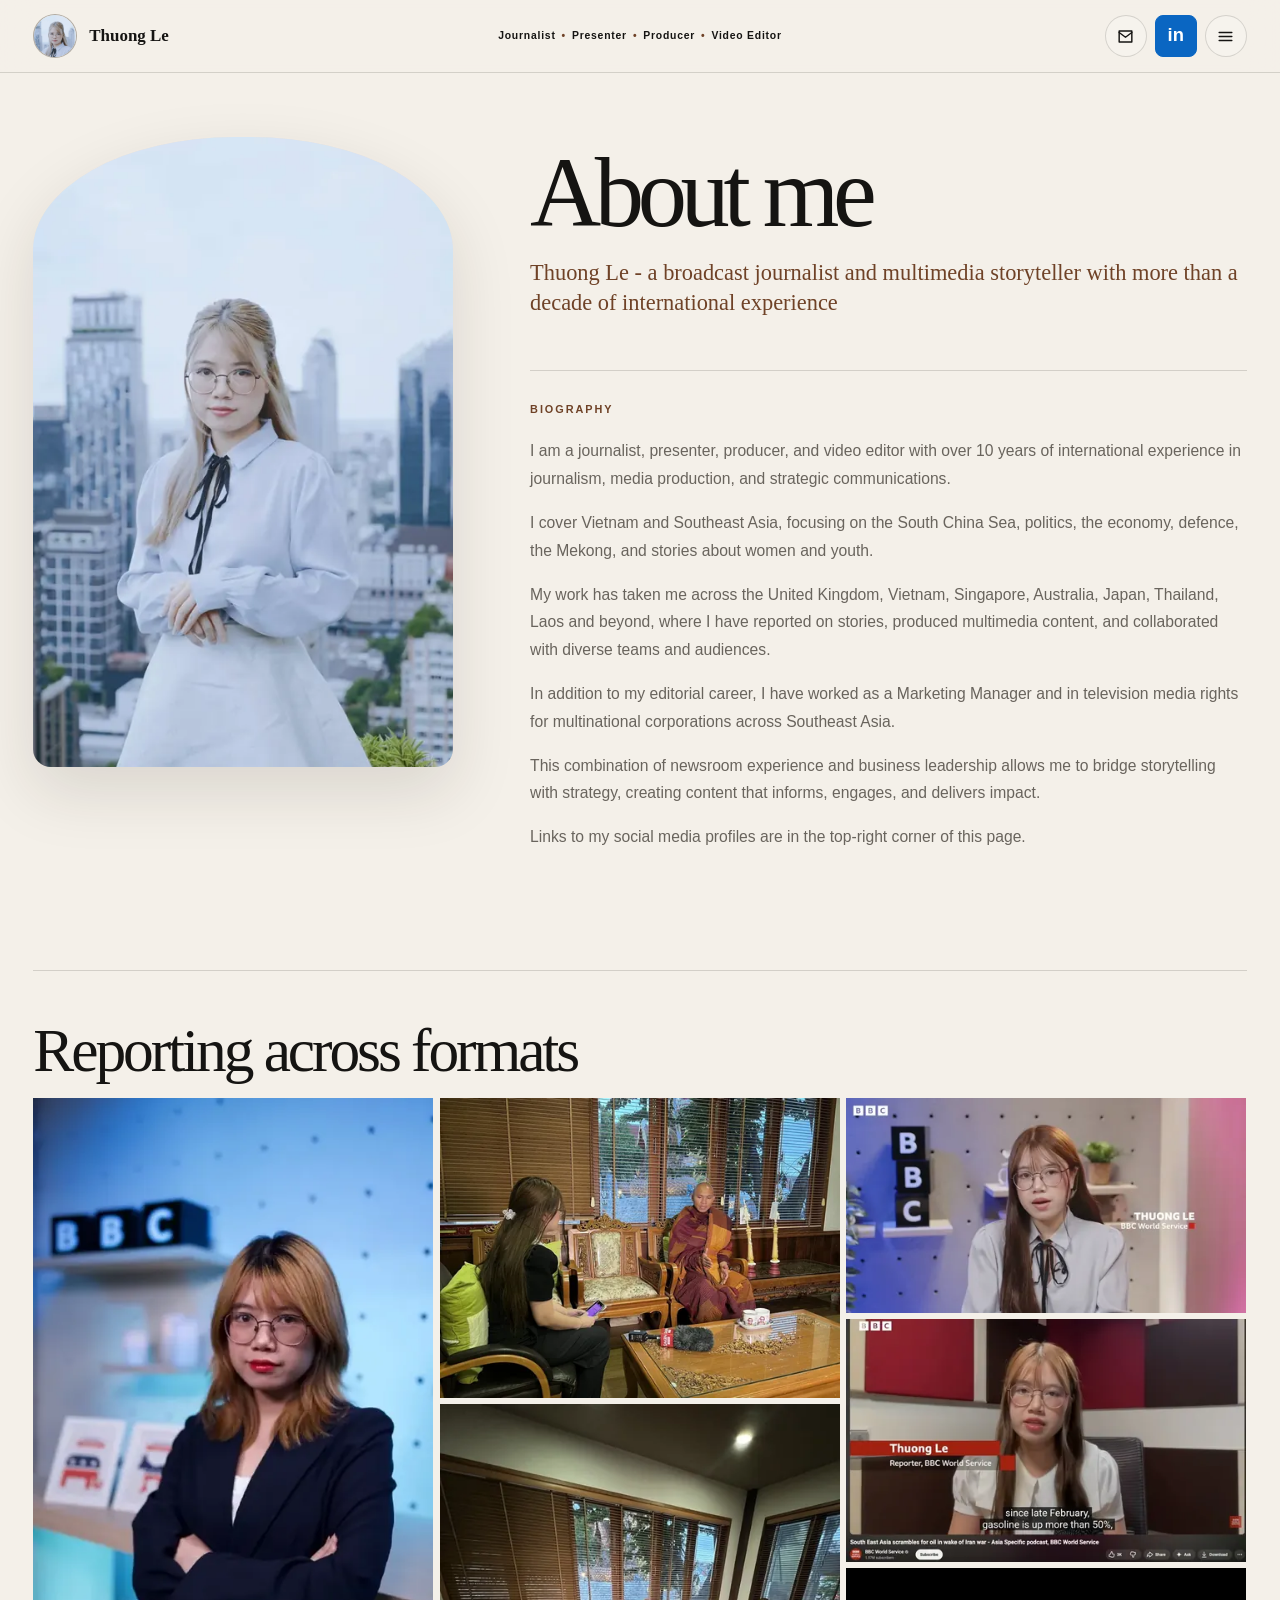
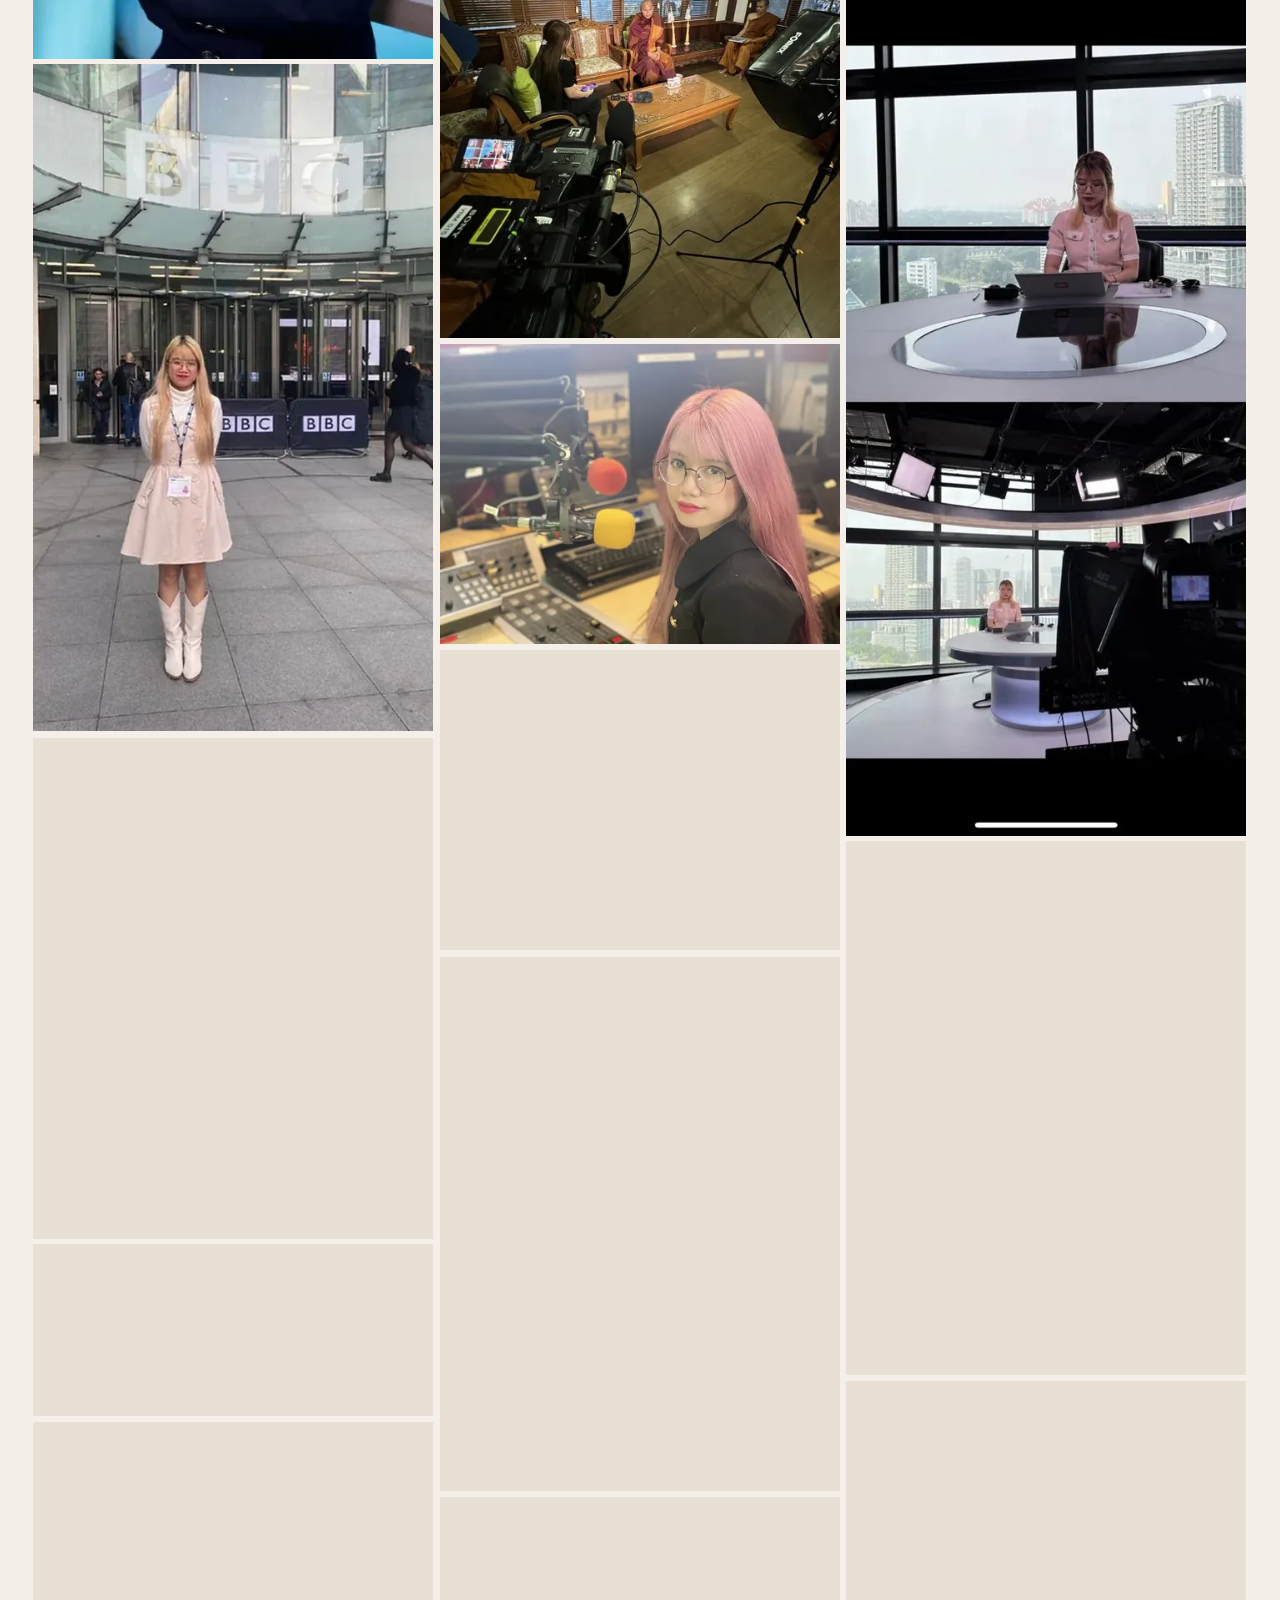
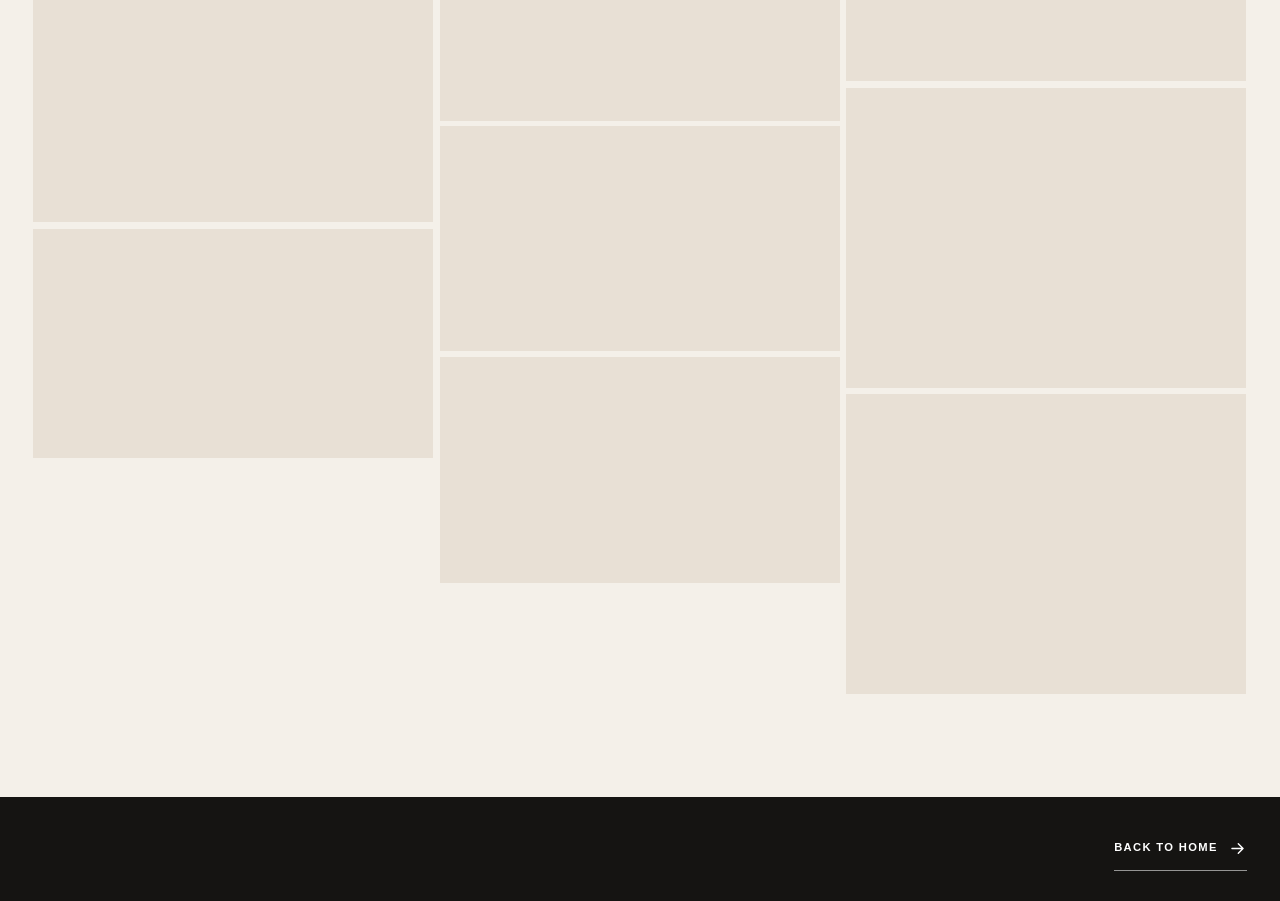
==== commit 7881ab76: "Rebuild responsive layout for all screen sizes" ====
--- a/about.html
+++ b/about.html
@@ -2,18 +2,19 @@
 <html lang="en">
 <head>
   <meta charset="utf-8">
-  <meta name="viewport" content="width=device-width, initial-scale=1">
+  <meta name="viewport" content="width=device-width, initial-scale=1, viewport-fit=cover">
   <meta name="description" content="Thuong Le - a broadcast journalist and multimedia storyteller with more than a decade of international experience.">
   <meta name="theme-color" content="#f4efe8">
   <meta property="og:title" content="About me — Thuong Le">
   <meta property="og:description" content="Thuong Le - a broadcast journalist and multimedia storyteller with more than a decade of international experience.">
   <meta property="og:type" content="website">
   <meta property="og:image" content="assets/images/about-portrait.webp">
+  <link rel="preload" as="image" href="assets/images/about-portrait.webp?v=20260802-responsive" imagesrcset="assets/images/about-portrait-480.webp?v=20260802-responsive 480w, assets/images/about-portrait-960.webp?v=20260802-responsive 960w, assets/images/about-portrait.webp?v=20260802-responsive 1367w" imagesizes="(max-width: 767px) calc(100vw - 24px), min(34vw, 670px)" fetchpriority="high">
   <link rel="icon" href="favicon.svg" type="image/svg+xml">
-  <link rel="stylesheet" href="assets/css/styles.css">
+  <link rel="stylesheet" href="assets/css/styles.css?v=20260802-responsive">
   <title>About me — Thuong Le</title>
 </head>
-<body data-page="category" data-category=about>
+<body data-page="category" data-category="about">
   <a class="skip-link" href="#main">Skip to content</a>
   <header class="site-header" data-site-header></header>
   <div class="menu-overlay" data-menu></div>
@@ -21,7 +22,7 @@
     <div data-category-page></div>
   </main>
   <footer class="site-footer" data-footer></footer>
-  <script src="assets/js/content.js"></script>
-  <script src="assets/js/site.js"></script>
+  <script src="assets/js/content.js?v=20260802-responsive" defer></script>
+  <script src="assets/js/site.js?v=20260802-responsive" defer></script>
 </body>
 </html>
--- a/assets/css/styles.css
+++ b/assets/css/styles.css
@@ -3,1138 +3,730 @@
   --ink-soft: #2b2925;
   --paper: #f4f0e9;
   --surface: #fbf8f2;
-  --surface-2: #eae2d7;
+  --surface-2: #e8e0d5;
   --muted: #69645d;
   --accent: #9a6942;
   --accent-deep: #6f4227;
-  --wine: #6e2938;
   --line: rgba(21, 20, 18, .15);
-  --line-light: rgba(255,255,255,.24);
-  --serif: "Iowan Old Style", "Baskerville", "Palatino Linotype", Georgia, "Times New Roman", serif;
+  --serif: "Iowan Old Style", Baskerville, "Palatino Linotype", Georgia, "Times New Roman", serif;
   --sans: -apple-system, BlinkMacSystemFont, "Segoe UI", Arial, sans-serif;
-  --max: 1460px;
-  --shadow: 0 35px 90px rgba(39, 29, 20, .16);
+  --container: 2200px;
+  --gutter: clamp(12px, 2.6vw, 48px);
+  --radius: 2px;
+  --shadow: 0 24px 64px rgba(39, 29, 20, .13);
+  --ease: cubic-bezier(.22, .78, .18, 1);
 }
 
 * { box-sizing: border-box; }
-html { scroll-behavior: smooth; }
+html {
+  min-width: 320px;
+  scroll-behavior: smooth;
+  text-size-adjust: 100%;
+  -webkit-text-size-adjust: 100%;
+}
 body {
+  min-width: 320px;
   margin: 0;
+  overflow-x: clip;
   background: var(--paper);
   color: var(--ink);
   font-family: var(--sans);
   font-size: 16px;
-  line-height: 1.65;
+  line-height: 1.6;
   text-rendering: optimizeLegibility;
+  -webkit-font-smoothing: antialiased;
 }
 body.menu-open { overflow: hidden; }
-img { display: block; width: 100%; }
+img { display: block; max-width: 100%; }
 a { color: inherit; }
 button, a { -webkit-tap-highlight-color: transparent; }
-svg { width: 19px; height: 19px; fill: none; stroke: currentColor; stroke-width: 1.8; stroke-linecap: round; stroke-linejoin: round; }
-
-.skip-link { position: fixed; left: 16px; top: -100px; z-index: 1000; background: var(--ink); color: white; padding: 10px 14px; text-decoration: none; }
+button { font: inherit; }
+svg {
+  width: 19px;
+  height: 19px;
+  fill: none;
+  stroke: currentColor;
+  stroke-width: 1.8;
+  stroke-linecap: round;
+  stroke-linejoin: round;
+}
+
+::selection { background: var(--ink); color: var(--paper); }
+:focus-visible { outline: 2px solid var(--accent-deep); outline-offset: 4px; }
+
+.skip-link {
+  position: fixed;
+  z-index: 1000;
+  top: -100px;
+  left: 16px;
+  padding: 10px 14px;
+  background: var(--ink);
+  color: white;
+  text-decoration: none;
+}
 .skip-link:focus { top: 16px; }
 
+main,
+.home-showcase-header-shell,
+.minimal-footer-shell {
+  width: min(calc(100% - (2 * var(--gutter))), var(--container));
+  margin-inline: auto;
+}
+
+/* Header */
 .site-header {
   position: sticky;
+  z-index: 90;
   top: 0;
-  z-index: 90;
   width: 100%;
-  background: rgba(244, 240, 233, .86);
   border-bottom: 1px solid var(--line);
-  backdrop-filter: blur(18px);
-}
-.header-shell {
-  width: min(calc(100% - 48px), var(--max));
-  min-height: 82px;
-  margin: 0 auto;
-  display: grid;
-  grid-template-columns: 1fr auto 1fr;
+  background: rgba(244, 240, 233, .94);
+  backdrop-filter: blur(16px);
+  -webkit-backdrop-filter: blur(16px);
+}
+.home-showcase-header-shell {
+  min-height: clamp(72px, 5.3vw, 88px);
+  display: grid;
+  grid-template-columns: minmax(230px, 1fr) auto minmax(230px, 1fr);
   align-items: center;
-  gap: 28px;
-}
-.brand { display: inline-flex; align-items: center; gap: 13px; width: fit-content; text-decoration: none; }
-.brand-mark { width: 42px; height: 42px; display: grid; place-items: center; border: 1px solid var(--ink); border-radius: 50%; font-family: var(--serif); font-size: 1.15rem; }
-.brand-copy { display: grid; line-height: 1.25; }
-.brand-copy strong { font-family: var(--serif); font-size: 1.3rem; font-weight: 600; }
-.brand-copy small { color: var(--muted); font-size: .68rem; letter-spacing: .04em; }
-.header-nav { display: flex; align-items: center; gap: 30px; }
-.header-nav a, .header-contact { position: relative; text-decoration: none; font-size: .76rem; font-weight: 600; text-transform: uppercase; letter-spacing: .12em; }
-.header-nav a::after, .header-contact::after { content: ""; position: absolute; left: 0; right: 100%; bottom: -7px; height: 1px; background: currentColor; transition: right .25s ease; }
-.header-nav a:hover::after, .header-contact:hover::after { right: 0; }
-.header-actions { justify-self: end; display: flex; align-items: center; gap: 22px; }
-.menu-button { width: 43px; height: 43px; border: 1px solid var(--line); border-radius: 50%; background: transparent; color: var(--ink); display: grid; place-items: center; cursor: pointer; transition: background .25s ease, color .25s ease, transform .25s ease; }
-.menu-button:hover { background: var(--ink); color: white; transform: rotate(5deg); }
-.back-home { position: absolute; left: max(24px, calc((100% - var(--max)) / 2)); top: calc(100% + 20px); display: inline-flex; align-items: center; gap: 9px; text-decoration: none; text-transform: uppercase; letter-spacing: .12em; font-size: .68rem; font-weight: 700; }
-
-.menu-overlay { position: fixed; inset: 0; z-index: 200; display: flex; justify-content: flex-end; background: rgba(10,9,8,.55); backdrop-filter: blur(10px); opacity: 0; visibility: hidden; transition: opacity .35s ease, visibility .35s ease; }
-.menu-overlay.is-open { opacity: 1; visibility: visible; }
-.menu-panel { width: min(620px, 100%); min-height: 100%; padding: 28px clamp(26px, 5vw, 70px) 42px; background: var(--surface); display: flex; flex-direction: column; transform: translateX(100%); transition: transform .45s cubic-bezier(.2,.8,.2,1); }
-.menu-overlay.is-open .menu-panel { transform: translateX(0); }
-.menu-topline { display: flex; align-items: center; justify-content: space-between; padding-bottom: 24px; border-bottom: 1px solid var(--line); font-family: var(--serif); font-size: 1.35rem; }
-.menu-close { border-color: var(--ink); }
-.overlay-nav { display: grid; margin: 34px 0; }
-.overlay-nav a { display: grid; grid-template-columns: 44px 1fr auto; align-items: center; padding: 13px 0; border-bottom: 1px solid var(--line); text-decoration: none; }
-.overlay-nav a span { color: var(--accent); font-size: .65rem; letter-spacing: .14em; }
-.overlay-nav a strong { font-family: var(--serif); font-size: clamp(2rem, 5vw, 3.55rem); line-height: 1; font-weight: 500; letter-spacing: -.035em; }
-.overlay-nav a svg { transition: transform .25s ease; }
-.overlay-nav a:hover svg { transform: translateX(7px); }
-.menu-foot { margin-top: auto; padding-top: 24px; border-top: 1px solid var(--line); }
-.menu-foot p { max-width: 47ch; color: var(--muted); }
-.menu-foot > div { display: flex; flex-wrap: wrap; gap: 22px; }
-.menu-foot a { display: inline-flex; align-items: center; gap: 6px; font-size: .84rem; font-weight: 650; }
-
-main { width: min(calc(100% - 48px), var(--max)); margin: 0 auto; }
-.eyebrow { color: var(--accent-deep); font-size: .68rem; font-weight: 700; text-transform: uppercase; letter-spacing: .18em; }
-.button { display: inline-flex; align-items: center; justify-content: center; gap: 10px; min-height: 48px; padding: 0 20px; border: 1px solid var(--line); border-radius: 999px; text-decoration: none; font-size: .82rem; font-weight: 650; transition: transform .25s ease, background .25s ease, color .25s ease, box-shadow .25s ease; }
-.button:hover { transform: translateY(-2px); box-shadow: 0 12px 35px rgba(34,25,18,.12); }
-.button-dark { background: var(--ink); border-color: var(--ink); color: white; }
-.button-dark:hover { background: var(--wine); border-color: var(--wine); }
-.button-quiet { background: rgba(255,255,255,.28); }
-
-.editorial-hero { min-height: 720px; padding: 72px 0 60px; display: grid; grid-template-columns: minmax(0,.86fr) minmax(560px,1.14fr); align-items: center; gap: clamp(50px, 7vw, 110px); }
-.hero-copy { padding-left: clamp(0px, 3vw, 52px); }
-.hero-copy h1 { max-width: 8ch; margin: 20px 0 16px; font-family: var(--serif); font-size: clamp(4.8rem, 9vw, 9.5rem); line-height: .78; letter-spacing: -.065em; font-weight: 500; }
-.hero-role { margin: 0 0 17px; color: var(--ink-soft); font-size: .82rem; text-transform: uppercase; letter-spacing: .13em; font-weight: 650; }
-.hero-intro { max-width: 590px; margin: 0; color: var(--muted); font-family: var(--serif); font-size: clamp(1.28rem, 2vw, 1.7rem); line-height: 1.35; }
-.hero-actions { margin-top: 30px; display: flex; flex-wrap: wrap; gap: 10px; }
-.hero-collage { position: relative; height: min(630px, 67vw); min-height: 520px; padding-right: 20px; }
-.hero-image { position: absolute; margin: 0; overflow: hidden; background: var(--surface-2); box-shadow: var(--shadow); }
-.hero-image img { width: 100%; height: 100%; object-fit: cover; }
-.hero-image-main { left: 0; top: 0; width: 55%; height: 100%; border-radius: 48% 48% 6px 6px / 21% 21% 6px 6px; }
-.hero-image-main img { object-position: center top; }
-.hero-image-top,
-.hero-image-bottom { right: 20px; width: 40%; height: 46%; border-radius: 4px; }
-.hero-image-top { top: 0; transform: none; }
-.hero-image-bottom { bottom: 0; }
-.hero-caption { position: absolute; right: -3px; top: 50%; writing-mode: vertical-rl; text-orientation: mixed; transform: translateY(-50%); color: var(--muted); font-size: .62rem; text-transform: uppercase; letter-spacing: .18em; white-space: nowrap; }
-
-.credentials { margin: 4px 0 120px; border-top: 1px solid var(--line); border-bottom: 1px solid var(--line); display: grid; grid-template-columns: repeat(3, 1fr); }
-.credentials > div { padding: 30px clamp(20px, 3vw, 42px); display: grid; grid-template-columns: auto 1fr; align-items: center; gap: 20px; border-right: 1px solid var(--line); }
-.credentials > div:last-child { border-right: 0; }
-.credentials strong { font-family: var(--serif); font-size: clamp(2.5rem, 4.5vw, 4rem); line-height: 1; font-weight: 500; }
-.credentials span { max-width: 25ch; color: var(--muted); font-size: .8rem; line-height: 1.45; }
-
-.portfolio-index { padding-bottom: 130px; }
-.index-heading { display: grid; grid-template-columns: .7fr 1.3fr; align-items: end; gap: 60px; margin-bottom: 44px; }
-.index-heading h2 { margin: 0; max-width: 18ch; font-family: var(--serif); font-size: clamp(3rem, 5.5vw, 6rem); line-height: .95; letter-spacing: -.05em; font-weight: 500; }
-.index-grid { display: grid; grid-template-columns: repeat(12, 1fr); grid-auto-rows: 155px; gap: 16px; }
-.index-card { position: relative; min-height: 300px; overflow: hidden; color: white; text-decoration: none; background: var(--ink); }
-.index-card img { height: 100%; object-fit: cover; transition: transform .7s cubic-bezier(.2,.8,.2,1), filter .5s ease; }
-.index-shade { position: absolute; inset: 0; background: linear-gradient(180deg, rgba(10,9,8,.03), rgba(10,9,8,.78)); transition: background .35s ease; }
-.index-card:hover img { transform: scale(1.045); filter: saturate(1.08); }
-.index-card:hover .index-shade { background: linear-gradient(180deg, rgba(10,9,8,.06), rgba(10,9,8,.9)); }
-.index-number { position: absolute; left: 22px; top: 19px; font-size: .67rem; letter-spacing: .15em; }
-.index-copy { position: absolute; left: 22px; right: 64px; bottom: 22px; display: grid; gap: 4px; }
-.index-copy strong { font-family: var(--serif); font-size: clamp(2rem, 3.6vw, 4rem); line-height: .92; letter-spacing: -.045em; font-weight: 500; }
-.index-copy small { color: rgba(255,255,255,.75); font-size: .75rem; }
-.index-arrow { position: absolute; right: 20px; bottom: 20px; width: 43px; height: 43px; display: grid; place-items: center; border: 1px solid rgba(255,255,255,.55); border-radius: 50%; transition: background .25s ease, color .25s ease; }
-.index-card:hover .index-arrow { background: white; color: var(--ink); }
-.card-about { grid-column: span 5; grid-row: span 4; }
-.card-about img { object-position: center top; }
-.card-vietnam { grid-column: span 7; grid-row: span 2; }
-.card-world { grid-column: span 4; grid-row: span 2; }
-.card-camera { grid-column: span 3; grid-row: span 2; }
-.card-docs { grid-column: span 5; grid-row: span 3; }
-.card-languages { grid-column: span 7; grid-row: span 3; }
-
-.fellowship-statement { margin: 0 0 130px; padding: clamp(50px, 8vw, 110px); background: var(--ink); color: white; text-align: center; }
-.fellowship-statement .eyebrow { color: #d5ac87; }
-.fellowship-statement blockquote { max-width: 1050px; margin: 24px auto 30px; font-family: var(--serif); font-size: clamp(2.6rem, 5.6vw, 6rem); line-height: .98; letter-spacing: -.045em; }
-.fellowship-statement a { display: inline-flex; align-items: center; gap: 8px; color: white; font-size: .75rem; font-weight: 650; text-transform: uppercase; letter-spacing: .14em; }
-
-.category-masthead { position: relative; min-height: 690px; margin: 76px 0 110px; overflow: hidden; background: var(--ink); color: white; }
-.category-masthead > img { position: absolute; inset: 0; height: 100%; object-fit: cover; }
-.category-overlay { position: absolute; inset: 0; background: linear-gradient(90deg, rgba(12,11,10,.88) 0%, rgba(12,11,10,.52) 45%, rgba(12,11,10,.1) 76%), linear-gradient(0deg, rgba(12,11,10,.5), transparent 50%); }
-.category-heading { position: absolute; left: clamp(28px, 6vw, 90px); bottom: clamp(40px, 8vw, 100px); max-width: 700px; }
-.category-heading .eyebrow { color: #e4bc96; }
-.category-heading h1 { margin: 17px 0 18px; font-family: var(--serif); font-size: clamp(5rem, 11vw, 10.5rem); line-height: .8; letter-spacing: -.065em; font-weight: 500; }
-.category-heading p { max-width: 620px; margin: 0; color: rgba(255,255,255,.78); font-family: var(--serif); font-size: clamp(1.25rem, 2vw, 1.65rem); line-height: 1.4; }
-.category-count { position: absolute; right: 32px; top: 30px; padding: 9px 13px; border: 1px solid rgba(255,255,255,.45); border-radius: 999px; font-size: .65rem; text-transform: uppercase; letter-spacing: .14em; }
-
-.works-section, .gallery-section { padding-bottom: 130px; }
-.section-intro { display: grid; grid-template-columns: .45fr 1.1fr .8fr; align-items: end; gap: 35px; margin-bottom: 38px; padding-bottom: 25px; border-bottom: 1px solid var(--line); }
-.section-intro h2 { margin: 0; font-family: var(--serif); font-size: clamp(3rem, 5vw, 5.7rem); line-height: .9; letter-spacing: -.05em; font-weight: 500; }
-.section-intro p { margin: 0; color: var(--muted); }
-.work-grid { display: grid; grid-template-columns: repeat(3, 1fr); gap: 18px; align-items: start; }
-.work-card { min-width: 0; background: rgba(251,248,242,.58); border: 1px solid var(--line); text-decoration: none; transition: transform .35s cubic-bezier(.2,.8,.2,1), box-shadow .35s ease, background .35s ease; }
-.work-card:hover { transform: translateY(-7px); background: var(--surface); box-shadow: var(--shadow); }
-.work-card.is-featured { grid-column: span 2; display: grid; grid-template-columns: 1.3fr .7fr; }
-.work-image { position: relative; aspect-ratio: 16/10; overflow: hidden; background: var(--surface-2); }
-.work-card.is-featured .work-image { aspect-ratio: auto; min-height: 480px; }
-.work-image img { height: 100%; object-fit: cover; transition: transform .65s cubic-bezier(.2,.8,.2,1); }
-.work-card:hover .work-image img { transform: scale(1.045); }
-.work-index { position: absolute; left: 14px; top: 14px; min-width: 34px; height: 34px; padding: 0 8px; display: grid; place-items: center; background: rgba(251,248,242,.9); color: var(--ink); border-radius: 999px; font-size: .63rem; letter-spacing: .1em; backdrop-filter: blur(8px); }
-.work-open { position: absolute; right: 14px; top: 14px; width: 40px; height: 40px; display: grid; place-items: center; background: rgba(21,20,18,.88); color: white; border-radius: 50%; }
-.work-copy { padding: 23px; }
-.work-card.is-featured .work-copy { padding: clamp(28px,4vw,52px); display: flex; flex-direction: column; justify-content: center; }
-.work-meta { color: var(--accent-deep); font-size: .65rem; font-weight: 700; text-transform: uppercase; letter-spacing: .14em; }
-.work-copy h3 { margin: 13px 0 12px; font-family: var(--serif); font-size: clamp(1.7rem, 2.6vw, 2.65rem); line-height: 1.02; letter-spacing: -.035em; font-weight: 500; }
-.work-card.is-featured h3 { font-size: clamp(2.4rem, 4vw, 4.7rem); line-height: .95; }
-.work-copy p { margin: 0; color: var(--muted); font-size: .88rem; line-height: 1.62; }
-.work-link { margin-top: 21px; display: inline-flex; align-items: center; gap: 8px; font-size: .72rem; font-weight: 700; text-transform: uppercase; letter-spacing: .1em; }
-
-.about-masthead { min-height: 760px; padding: 88px 0 80px; display: grid; grid-template-columns: minmax(460px,.9fr) minmax(0,1.1fr); align-items: center; gap: clamp(55px, 8vw, 120px); }
-.about-image { height: 650px; overflow: hidden; border-radius: 48% 48% 0 0 / 20% 20% 0 0; box-shadow: var(--shadow); }
-.about-image img { height: 100%; object-fit: cover; object-position: center top; }
-.about-title h1 { margin: 17px 0 24px; font-family: var(--serif); font-size: clamp(6rem, 12vw, 11.5rem); line-height: .72; letter-spacing: -.07em; font-weight: 500; }
-.about-title h1 em { display: block; padding-left: 1.1em; color: var(--accent); font-style: italic; font-weight: 400; }
-.about-title > p { max-width: 650px; color: var(--muted); font-family: var(--serif); font-size: clamp(1.35rem, 2.3vw, 1.9rem); line-height: 1.35; }
-.about-actions { margin-top: 28px; display: flex; flex-wrap: wrap; gap: 10px; }
-.about-editorial { padding: 20px 0 100px; display: grid; grid-template-columns: minmax(0,1.35fr) minmax(310px,.65fr); gap: clamp(50px,8vw,110px); }
-.about-prose > p { max-width: 830px; margin: 23px 0 0; font-family: var(--serif); font-size: clamp(1.55rem, 2.8vw, 2.65rem); line-height: 1.18; letter-spacing: -.025em; }
-.about-focus { padding-left: 32px; border-left: 1px solid var(--line); }
-.focus-list { display: grid; margin: 20px 0 38px; }
-.focus-list span { padding: 12px 0; border-bottom: 1px solid var(--line); font-size: .84rem; }
-.about-focus blockquote { margin: 0; color: var(--accent-deep); font-family: var(--serif); font-size: 1.5rem; line-height: 1.35; }
-.metrics-grid { display: grid; grid-template-columns: repeat(3,1fr); margin-bottom: 120px; border-top: 1px solid var(--line); border-bottom: 1px solid var(--line); }
-.metric { min-height: 220px; padding: 32px; display: flex; flex-direction: column; justify-content: space-between; border-right: 1px solid var(--line); }
-.metric:last-child { border-right: 0; }
-.metric strong { font-family: var(--serif); font-size: clamp(4.4rem,7vw,7.5rem); line-height: .82; font-weight: 500; }
-.metric span { max-width: 27ch; color: var(--muted); font-size: .84rem; }
-.editorial-gallery { display: grid; grid-template-columns: repeat(12,1fr); grid-auto-rows: 105px; gap: 15px; }
-.editorial-gallery figure { margin: 0; overflow: hidden; background: var(--surface-2); }
-.editorial-gallery img { height: 100%; object-fit: cover; }
-.gallery-1 { grid-column: span 5; grid-row: span 5; }
-.gallery-2 { grid-column: span 7; grid-row: span 4; }
-.gallery-3 { grid-column: span 4; grid-row: span 4; }
-.gallery-4 { grid-column: span 3; grid-row: span 4; }
-.gallery-5 { grid-column: span 5; grid-row: span 4; }
-.gallery-6 { grid-column: span 7; grid-row: span 5; }
-
-.site-footer { margin-top: 20px; background: var(--ink); color: white; }
-.footer-shell, .footer-bottom { width: min(calc(100% - 48px), var(--max)); margin: 0 auto; }
-.footer-shell { padding: 90px 0 70px; display: grid; grid-template-columns: 1.1fr .9fr; align-items: end; gap: 70px; }
-.footer-title .eyebrow { color: #d5ac87; }
-.footer-title h2 { margin: 18px 0 16px; font-family: var(--serif); font-size: clamp(4rem,8vw,8.5rem); line-height: .8; letter-spacing: -.065em; font-weight: 500; }
-.footer-title p { max-width: 560px; color: rgba(255,255,255,.63); }
-.footer-links { display: grid; }
-.footer-links a { display: grid; grid-template-columns: 1fr auto auto; align-items: center; gap: 18px; padding: 20px 0; border-bottom: 1px solid var(--line-light); text-decoration: none; }
-.footer-links a span { color: rgba(255,255,255,.54); font-size: .68rem; text-transform: uppercase; letter-spacing: .13em; }
-.footer-links a strong { font-family: var(--serif); font-size: 1.15rem; font-weight: 500; }
-.footer-bottom { padding: 20px 0 30px; display: flex; justify-content: space-between; gap: 25px; border-top: 1px solid rgba(255,255,255,.13); color: rgba(255,255,255,.46); font-size: .68rem; text-transform: uppercase; letter-spacing: .1em; }
-.footer-bottom a { color: white; }
-
-.reveal { opacity: 0; transform: translateY(22px); transition: opacity .7s ease var(--delay,0ms), transform .7s cubic-bezier(.2,.8,.2,1) var(--delay,0ms); }
-.reveal.is-visible { opacity: 1; transform: translateY(0); }
-
-@media (max-width: 1120px) {
-  .editorial-hero { grid-template-columns: .85fr 1.15fr; }
-  .hero-copy h1 { font-size: clamp(4.4rem,8vw,7.2rem); }
-  .header-nav { display: none; }
-  .header-shell { grid-template-columns: 1fr auto; }
-  .header-actions { grid-column: 2; }
-  .work-grid { grid-template-columns: repeat(2,1fr); }
-  .work-card.is-featured { grid-column: span 2; }
-}
-
-@media (max-width: 900px) {
-  main { width: min(calc(100% - 30px), var(--max)); }
-  .header-shell, .footer-shell, .footer-bottom { width: min(calc(100% - 30px), var(--max)); }
-  .editorial-hero { min-height: 0; grid-template-columns: 1fr; padding-top: 65px; }
-  .hero-copy { padding-left: 0; }
-  .hero-copy h1 { max-width: none; font-size: clamp(4.3rem,15vw,7.8rem); }
-  .hero-collage { height: 680px; }
-  .credentials { grid-template-columns: 1fr; }
-  .credentials > div { border-right: 0; border-bottom: 1px solid var(--line); }
-  .credentials > div:last-child { border-bottom: 0; }
-  .index-heading { grid-template-columns: 1fr; gap: 20px; }
-  .index-grid { grid-template-columns: repeat(2,1fr); grid-auto-rows: 330px; }
-  .index-card[class*="card-"] { grid-column: span 1; grid-row: span 1; }
-  .card-about { grid-row: span 2 !important; }
-  .category-masthead { min-height: 620px; }
-  .about-masthead { grid-template-columns: 1fr; }
-  .about-image { width: min(100%,580px); }
-  .about-editorial { grid-template-columns: 1fr; }
-  .about-focus { padding: 30px 0 0; border-left: 0; border-top: 1px solid var(--line); }
-  .section-intro { grid-template-columns: 1fr; gap: 13px; }
-  .footer-shell { grid-template-columns: 1fr; }
-}
-
-@media (max-width: 650px) {
-  .header-shell { min-height: 70px; }
-  .brand-copy small, .header-contact { display: none; }
-  .brand-mark { width: 38px; height: 38px; }
-  .back-home { display: none; }
-  .editorial-hero { padding-top: 45px; gap: 38px; }
-  .hero-copy h1 { font-size: clamp(4.2rem,19vw,6.2rem); }
-  .hero-intro { font-size: 1.22rem; }
-  .hero-actions .button { width: 100%; }
-  .hero-collage { height: 510px; min-height: 0; padding-right: 0; }
-  .hero-image-main { width: 62%; height: 100%; }
-  .hero-image-top,
-  .hero-image-bottom { right: 0; width: 43%; height: 44%; }
-  .hero-caption { display: none; }
-  .credentials { margin-bottom: 85px; }
-  .credentials > div { grid-template-columns: 90px 1fr; }
-  .index-grid { grid-template-columns: 1fr; grid-auto-rows: 380px; }
-  .index-card[class*="card-"] { grid-column: 1; grid-row: span 1 !important; }
-  .index-copy strong { font-size: 2.7rem; }
-  .fellowship-statement { padding: 58px 24px; }
-  .category-masthead { min-height: 570px; margin-top: 58px; }
-  .category-heading { left: 24px; right: 24px; bottom: 35px; }
-  .category-heading h1 { font-size: clamp(4.7rem,22vw,7rem); }
-  .category-count { right: 18px; top: 18px; }
-  .work-grid { grid-template-columns: 1fr; }
-  .work-card.is-featured { grid-column: span 1; display: block; }
-  .work-card.is-featured .work-image { min-height: 0; aspect-ratio: 16/10; }
-  .work-card.is-featured h3 { font-size: 2.3rem; }
-  .about-masthead { padding-top: 60px; }
-  .about-image { height: 540px; }
-  .about-title h1 { font-size: clamp(5.3rem,25vw,8rem); }
-  .about-title h1 em { padding-left: .7em; }
-  .about-prose > p { font-size: 1.45rem; }
-  .metrics-grid { grid-template-columns: 1fr; }
-  .metric { min-height: 170px; border-right: 0; border-bottom: 1px solid var(--line); }
-  .metric:last-child { border-bottom: 0; }
-  .editorial-gallery { display: grid; grid-template-columns: 1fr; grid-auto-rows: 330px; }
-  .editorial-gallery figure[class*="gallery-"] { grid-column: 1; grid-row: span 1; }
-  .footer-bottom { flex-direction: column; }
-}
-
-@media (prefers-reduced-motion: reduce) {
-  *, *::before, *::after { scroll-behavior: auto !important; animation: none !important; transition: none !important; }
-  .reveal { opacity: 1; transform: none; }
-}
-
-
-/* --------------------------------------------------------------------------
-   Home index — editorial image grid requested by the portfolio owner
-   -------------------------------------------------------------------------- */
-body[data-page="home"] {
-  min-height: 100vh;
-  background: var(--paper);
-}
-
-body[data-page="home"] .site-header {
-  position: sticky;
-  top: 0;
-  background: rgba(244, 240, 233, .96);
-  border-bottom: 1px solid var(--line);
-  backdrop-filter: blur(16px);
-}
-
-.home-showcase-header-shell {
-  width: min(calc(100% - 48px), var(--max));
-  min-height: 82px;
-  margin: 0 auto;
-  display: grid;
-  grid-template-columns: minmax(240px, 1fr) auto minmax(240px, 1fr);
-  align-items: center;
-  gap: 28px;
-}
-
+  gap: clamp(16px, 2vw, 32px);
+}
 .home-showcase-brand {
   width: fit-content;
   display: inline-flex;
   align-items: center;
-  gap: 13px;
+  gap: 12px;
   text-decoration: none;
 }
-
 .home-showcase-avatar {
-  width: 46px;
-  height: 46px;
-  flex: 0 0 46px;
+  width: 44px;
+  height: 44px;
+  flex: 0 0 44px;
   overflow: hidden;
-  border: 1px solid rgba(21,20,18,.28);
+  border: 1px solid rgba(21,20,18,.26);
   border-radius: 50%;
   background: var(--surface-2);
 }
-
 .home-showcase-avatar img {
   width: 100%;
   height: 100%;
   object-fit: cover;
   object-position: 50% 50%;
 }
-
 .home-showcase-brand strong {
   font-family: var(--serif);
-  font-size: 1.32rem;
+  font-size: clamp(1.06rem, 1.25vw, 1.36rem);
   font-weight: 600;
   line-height: 1;
-}
-
+  white-space: nowrap;
+}
 .home-showcase-role {
   margin: 0;
   color: var(--ink);
-  font-size: .78rem;
-  font-weight: 500;
+  font-size: clamp(.65rem, .75vw, .8rem);
+  font-weight: 600;
   letter-spacing: .075em;
+  line-height: 1.35;
   text-align: center;
   white-space: nowrap;
 }
-
-.home-showcase-role span {
-  margin: 0 .22em;
-  color: var(--accent-deep);
-}
-
+.home-showcase-role span { margin-inline: .22em; color: var(--accent-deep); }
 .home-showcase-actions {
   justify-self: end;
   display: flex;
   align-items: center;
-  gap: 9px;
-}
-
-.home-showcase-icon {
-  width: 39px;
-  height: 39px;
+  gap: 8px;
+}
+.home-showcase-icon,
+.menu-button {
+  width: 42px;
+  height: 42px;
+  flex: 0 0 42px;
   display: grid;
   place-items: center;
   border: 1px solid var(--line);
   border-radius: 50%;
+  background: rgba(255,255,255,.18);
+  color: var(--ink);
   text-decoration: none;
-  background: rgba(255,255,255,.2);
-  transition: transform .22s ease, background .22s ease, color .22s ease;
-}
-
-.home-showcase-icon:hover {
-  transform: translateY(-2px);
+  cursor: pointer;
+  transition: transform .25s var(--ease), background-color .25s ease, color .25s ease, border-color .25s ease;
+}
+.home-showcase-icon:hover,
+.menu-button:hover { transform: translateY(-2px); background: var(--ink); border-color: var(--ink); color: white; }
+.home-showcase-linkedin {
+  border-radius: 8px;
+  border-color: #0a66c2;
+  background: #0a66c2;
+  color: white;
+  font-family: Arial, sans-serif;
+  font-size: 1.15rem;
+  font-weight: 800;
+}
+.home-showcase-linkedin span { transform: translateY(-1px); }
+
+/* Off-canvas menu */
+.menu-overlay {
+  position: fixed;
+  z-index: 200;
+  inset: 0;
+  display: flex;
+  justify-content: flex-end;
+  visibility: hidden;
+  opacity: 0;
+  background: rgba(10, 9, 8, .55);
+  backdrop-filter: blur(8px);
+  -webkit-backdrop-filter: blur(8px);
+  transition: opacity .3s ease, visibility .3s ease;
+}
+.menu-overlay.is-open { visibility: visible; opacity: 1; }
+.menu-panel {
+  width: min(620px, 100%);
+  min-height: 100%;
+  padding: max(24px, env(safe-area-inset-top)) clamp(24px, 5vw, 68px) max(36px, env(safe-area-inset-bottom));
+  display: flex;
+  flex-direction: column;
+  background: var(--surface);
+  transform: translateX(100%);
+  transition: transform .42s var(--ease);
+}
+.menu-overlay.is-open .menu-panel { transform: translateX(0); }
+.menu-topline {
+  display: flex;
+  align-items: center;
+  justify-content: space-between;
+  padding-bottom: 22px;
+  border-bottom: 1px solid var(--line);
+  font-family: var(--serif);
+  font-size: 1.35rem;
+}
+.overlay-nav { display: grid; margin: 28px 0; }
+.overlay-nav a {
+  min-width: 0;
+  display: grid;
+  grid-template-columns: 42px minmax(0, 1fr) auto;
+  align-items: center;
+  gap: 4px;
+  padding: 13px 0;
+  border-bottom: 1px solid var(--line);
+  text-decoration: none;
+}
+.overlay-nav a span { color: var(--accent); font-size: .65rem; letter-spacing: .14em; }
+.overlay-nav a strong {
+  min-width: 0;
+  font-family: var(--serif);
+  font-size: clamp(2rem, 5vw, 3.5rem);
+  font-weight: 500;
+  line-height: 1;
+  letter-spacing: -.035em;
+  overflow-wrap: anywhere;
+}
+.overlay-nav a svg { transition: transform .25s var(--ease); }
+.overlay-nav a:hover svg { transform: translateX(6px); }
+.menu-foot { margin-top: auto; padding-top: 22px; border-top: 1px solid var(--line); }
+.menu-foot p { max-width: 48ch; color: var(--muted); }
+.menu-foot > div { display: flex; flex-wrap: wrap; gap: 18px; }
+.menu-foot a { display: inline-flex; align-items: center; gap: 6px; font-size: .84rem; font-weight: 650; }
+
+/* Homepage editorial grid */
+.home-portfolio-index { padding: clamp(12px, 1.4vw, 24px) 0 clamp(28px, 3vw, 50px); }
+.home-portfolio-grid {
+  display: grid;
+  grid-template-columns: repeat(12, minmax(0, 1fr));
+  grid-auto-rows: clamp(84px, min(6.2vw, 11.4svh), 146px);
+  gap: clamp(8px, .72vw, 15px);
+}
+.index-card {
+  position: relative;
+  min-width: 0;
+  min-height: 0;
+  overflow: hidden;
+  border-radius: var(--radius);
   background: var(--ink);
   color: white;
-}
-
-.home-showcase-mail svg {
-  width: 18px;
-  height: 18px;
-}
-
-.home-showcase-linkedin {
-  border-radius: 7px;
-  background: #0a66c2;
-  border-color: #0a66c2;
-  color: white;
-  font-family: Arial, sans-serif;
-  font-size: 1.12rem;
-  font-weight: 800;
-  line-height: 1;
-}
-
-.home-showcase-linkedin span {
-  transform: translateY(-1px);
-}
-
-.home-showcase-menu {
-  width: 39px;
-  height: 39px;
-  margin-left: 3px;
-}
-
-body[data-page="home"] main {
-  width: min(calc(100% - 48px), var(--max));
-  margin: 0 auto;
-}
-
-.home-portfolio-index {
-  padding: 0 0 34px;
-}
-
-.home-portfolio-grid {
-  grid-template-columns: repeat(12, minmax(0, 1fr));
-  grid-auto-rows: clamp(96px, 7.25vw, 108px);
-  gap: 14px;
-}
-
-.home-portfolio-grid .index-card {
-  min-height: 0;
-}
-
-.home-portfolio-grid .index-card img {
+  text-decoration: none;
+  isolation: isolate;
+}
+.index-card img {
   width: 100%;
   height: 100%;
   object-fit: cover;
-}
-
-.home-portfolio-grid .index-shade {
-  background: linear-gradient(180deg, rgba(7,8,8,.03) 20%, rgba(7,8,8,.73) 100%);
-}
-
-.home-portfolio-grid .index-card:hover .index-shade {
-  background: linear-gradient(180deg, rgba(7,8,8,.08) 15%, rgba(7,8,8,.86) 100%);
-}
-
-.home-portfolio-grid .index-copy {
-  left: 20px;
-  right: 66px;
-  bottom: 20px;
-}
-
-.home-portfolio-grid .index-copy strong {
-  font-size: clamp(2.25rem, 3.65vw, 4.15rem);
-}
-
-.home-portfolio-grid .index-arrow {
-  right: 18px;
-  bottom: 18px;
-  width: 41px;
-  height: 41px;
-}
-
-.home-portfolio-grid .card-about {
-  grid-column: span 5;
-  grid-row: span 4;
-}
-
-.home-portfolio-grid .card-vietnam {
-  grid-column: span 7;
-  grid-row: span 2;
-}
-
-.home-portfolio-grid .card-world {
-  grid-column: span 4;
-  grid-row: span 2;
-}
-
-.home-portfolio-grid .card-languages {
-  grid-column: span 3;
-  grid-row: span 2;
-}
-
-.home-portfolio-grid .card-docs {
-  grid-column: span 5;
-  grid-row: span 3;
-}
-
-.home-portfolio-grid .card-camera {
-  grid-column: span 7;
-  grid-row: span 3;
-}
-
-.home-portfolio-grid .card-about img { object-position: center 24%; }
-.home-portfolio-grid .card-vietnam img { object-position: center 49%; }
-.home-portfolio-grid .card-world img { object-position: center; }
-.home-portfolio-grid .card-languages img { object-position: center; }
-.home-portfolio-grid .card-docs img { object-position: center 47%; }
-.home-portfolio-grid .card-camera img { object-position: center; }
-
-.home-portfolio-grid .card-languages .index-copy strong {
-  font-size: clamp(1.95rem, 2.75vw, 3rem);
-  line-height: .92;
-}
-
-body[data-page="home"] .site-footer {
-  display: none !important;
-}
-
-@media (max-width: 1120px) {
-  .home-showcase-header-shell {
-    grid-template-columns: minmax(210px, 1fr) auto minmax(180px, 1fr);
-    gap: 18px;
-  }
-
-  .home-showcase-role {
-    font-size: .68rem;
-    letter-spacing: .055em;
-  }
-
-  .home-portfolio-grid {
-    grid-auto-rows: clamp(92px, 8.3vw, 104px);
-  }
-}
-
-@media (max-width: 820px) {
-  .home-showcase-header-shell {
-    min-height: 96px;
-    padding: 10px 0;
-    grid-template-columns: 1fr auto;
-    grid-template-areas:
-      "brand actions"
-      "role role";
-    row-gap: 8px;
-  }
-
-  .home-showcase-brand { grid-area: brand; }
-  .home-showcase-actions { grid-area: actions; }
-  .home-showcase-role {
-    grid-area: role;
-    justify-self: center;
-    white-space: normal;
-    line-height: 1.35;
-  }
-
-  .home-portfolio-grid {
-    grid-template-columns: repeat(2, minmax(0, 1fr));
-    grid-auto-rows: 290px;
-  }
-
-  .home-portfolio-grid .index-card[class*="card-"] {
-    grid-column: span 1;
-    grid-row: span 1;
-  }
-
-  .home-portfolio-grid .card-camera,
-  .home-portfolio-grid .card-about {
-    grid-row: span 2;
-  }
-
-  .home-portfolio-grid .index-copy strong,
-  .home-portfolio-grid .card-languages .index-copy strong {
-    font-size: clamp(2.2rem, 7vw, 3.45rem);
-  }
-}
-
-@media (max-width: 560px) {
-  .home-showcase-header-shell,
-  body[data-page="home"] main {
-    width: min(calc(100% - 24px), var(--max));
-  }
-
-  .home-showcase-avatar {
-    width: 40px;
-    height: 40px;
-    flex-basis: 40px;
-  }
-
-  .home-showcase-brand strong { font-size: 1.08rem; }
-  .home-showcase-icon,
-  .home-showcase-menu { width: 35px; height: 35px; }
-  .home-showcase-actions { gap: 6px; }
-  .home-showcase-role { font-size: .61rem; }
-
-  .home-portfolio-grid {
-    grid-template-columns: 1fr;
-    grid-auto-rows: 330px;
-    gap: 12px;
-  }
-
-  .home-portfolio-grid .index-card[class*="card-"] {
-    grid-column: 1;
-    grid-row: span 1;
-  }
-
-  .home-portfolio-grid .card-about,
-  .home-portfolio-grid .card-camera { min-height: 430px; }
-}
-
-
-/* --------------------------------------------------------------------------
-   Unified portfolio header and minimal subpage footer
-   -------------------------------------------------------------------------- */
-.site-header.home-showcase-header {
-  position: sticky;
-  top: 0;
-  background: rgba(244, 240, 233, .96);
-  border-bottom: 1px solid var(--line);
-  backdrop-filter: blur(16px);
-}
-
-.site-header.home-showcase-header .home-showcase-header-shell {
-  width: min(calc(100% - 48px), var(--max));
-}
-
-.site-footer.minimal-footer {
-  margin-top: 34px;
+  transition: transform .65s var(--ease), filter .45s ease;
+}
+.index-shade {
+  position: absolute;
+  z-index: 1;
+  inset: 0;
+  background: linear-gradient(180deg, rgba(7,8,8,.02) 22%, rgba(7,8,8,.74) 100%);
+  transition: background .35s ease;
+}
+.index-copy {
+  position: absolute;
+  z-index: 2;
+  left: clamp(18px, 1.8vw, 34px);
+  right: clamp(66px, 5vw, 90px);
+  bottom: clamp(17px, 1.8vw, 34px);
+}
+.index-copy strong {
+  display: block;
+  font-family: var(--serif);
+  font-size: clamp(2.25rem, 3.2vw, 4.9rem);
+  font-weight: 500;
+  line-height: .9;
+  letter-spacing: -.052em;
+  text-wrap: balance;
+}
+.index-arrow {
+  position: absolute;
+  z-index: 2;
+  right: clamp(16px, 1.6vw, 28px);
+  bottom: clamp(16px, 1.6vw, 28px);
+  width: clamp(39px, 3vw, 48px);
+  height: clamp(39px, 3vw, 48px);
+  display: grid;
+  place-items: center;
+  border: 1px solid rgba(255,255,255,.6);
+  border-radius: 50%;
+  transition: transform .3s var(--ease), background-color .3s ease, color .3s ease;
+}
+.index-card:hover img { transform: scale(1.025); filter: saturate(1.04); }
+.index-card:hover .index-shade { background: linear-gradient(180deg, rgba(7,8,8,.04) 15%, rgba(7,8,8,.86) 100%); }
+.index-card:hover .index-arrow { transform: translateX(4px); background: white; color: var(--ink); }
+.home-portfolio-grid .card-about { grid-column: span 5; grid-row: span 4; }
+.home-portfolio-grid .card-vietnam { grid-column: span 7; grid-row: span 2; }
+.home-portfolio-grid .card-world { grid-column: span 4; grid-row: span 2; }
+.home-portfolio-grid .card-languages { grid-column: span 3; grid-row: span 2; }
+.home-portfolio-grid .card-docs { grid-column: span 5; grid-row: span 3; }
+.home-portfolio-grid .card-camera { grid-column: span 7; grid-row: span 3; }
+.home-portfolio-grid .card-about img { object-position: 50% 34%; }
+.home-portfolio-grid .card-vietnam img { object-position: 50% 50%; }
+.home-portfolio-grid .card-docs img { object-position: 50% 40%; }
+.home-portfolio-grid .card-languages .index-copy strong { font-size: clamp(2rem, 2.55vw, 3.65rem); }
+body[data-page="home"] .site-footer { display: none; }
+
+/* Category masthead */
+.category-masthead {
+  position: relative;
+  min-height: clamp(540px, min(44vw, 76svh), 850px);
+  margin: clamp(28px, 4vw, 72px) 0 clamp(40px, 5vw, 82px);
+  display: grid;
+  align-items: end;
+  overflow: hidden;
+  border-radius: var(--radius);
   background: var(--ink);
   color: white;
-}
-
+  isolation: isolate;
+}
+.category-masthead > img {
+  position: absolute;
+  z-index: -2;
+  inset: 0;
+  width: 100%;
+  height: 100%;
+  object-fit: cover;
+  object-position: center;
+}
+body[data-category="documentaries"] .category-masthead > img { object-position: 50% 33%; }
+.category-overlay {
+  position: absolute;
+  z-index: -1;
+  inset: 0;
+  background:
+    linear-gradient(90deg, rgba(12,11,10,.87) 0%, rgba(12,11,10,.58) 46%, rgba(12,11,10,.1) 78%),
+    linear-gradient(0deg, rgba(12,11,10,.55), transparent 56%);
+}
+.category-heading {
+  width: min(790px, 62%);
+  margin: clamp(28px, 5vw, 96px);
+}
+.category-heading h1 {
+  margin: 0 0 clamp(14px, 1.5vw, 24px);
+  font-family: var(--serif);
+  font-size: clamp(4.4rem, 8vw, 9.2rem);
+  font-weight: 500;
+  line-height: .82;
+  letter-spacing: -.065em;
+  text-wrap: balance;
+  overflow-wrap: anywhere;
+}
+body[data-category="documentaries"] .category-heading h1 { font-size: clamp(4rem, 7.1vw, 8.1rem); }
+body[data-category="languages"] .category-heading h1 { font-size: clamp(3.9rem, 6.8vw, 7.8rem); }
+.category-heading p {
+  max-width: 66ch;
+  margin: 0;
+  color: rgba(255,255,255,.84);
+  font-family: var(--serif);
+  font-size: clamp(1.08rem, 1.45vw, 1.55rem);
+  line-height: 1.42;
+}
+
+/* Article cards */
+.category-work-list { padding: 0 0 clamp(72px, 8vw, 130px); }
+.work-grid {
+  display: grid;
+  grid-template-columns: repeat(3, minmax(0, 1fr));
+  gap: clamp(14px, 1.25vw, 24px);
+  align-items: stretch;
+}
+.work-card {
+  min-width: 0;
+  display: flex;
+  flex-direction: column;
+  overflow: hidden;
+  border: 1px solid var(--line);
+  border-radius: var(--radius);
+  background: rgba(251,248,242,.7);
+  text-decoration: none;
+  content-visibility: auto;
+  contain-intrinsic-size: 420px;
+  transition: transform .32s var(--ease), box-shadow .32s ease, background-color .32s ease;
+}
+.work-card:hover { transform: translateY(-5px); background: var(--surface); box-shadow: var(--shadow); }
+.work-image {
+  position: relative;
+  width: 100%;
+  aspect-ratio: 16 / 10;
+  overflow: hidden;
+  background: var(--surface-2);
+}
+.work-image img {
+  width: 100%;
+  height: 100%;
+  object-fit: cover;
+  object-position: center;
+  transition: transform .55s var(--ease);
+}
+.work-card:hover .work-image img { transform: scale(1.035); }
+.work-open {
+  position: absolute;
+  top: 12px;
+  right: 12px;
+  width: 39px;
+  height: 39px;
+  display: grid;
+  place-items: center;
+  border-radius: 50%;
+  background: rgba(21,20,18,.88);
+  color: white;
+  backdrop-filter: blur(6px);
+}
+.work-copy {
+  min-height: clamp(124px, 9vw, 178px);
+  padding: clamp(18px, 1.7vw, 28px);
+  display: flex;
+  align-items: flex-start;
+}
+.work-copy h3 {
+  margin: 0;
+  font-family: var(--serif);
+  font-size: clamp(1.42rem, 1.85vw, 2.28rem);
+  font-weight: 500;
+  line-height: 1.04;
+  letter-spacing: -.035em;
+  text-wrap: balance;
+  overflow-wrap: anywhere;
+}
+
+/* About */
+.about-profile-layout {
+  padding: clamp(42px, 5vw, 92px) 0 clamp(70px, 8vw, 128px);
+  display: grid;
+  grid-template-columns: minmax(350px, clamp(420px, 31vw, 670px)) minmax(0, 1fr);
+  align-items: start;
+  gap: clamp(44px, 6vw, 116px);
+}
+.about-mobile-heading { display: none; }
+.about-profile-image {
+  position: sticky;
+  top: clamp(96px, 8vw, 126px);
+  margin: 0;
+  aspect-ratio: 2 / 3;
+  overflow: hidden;
+  border-radius: 48% 48% 18px 18px / 18% 18% 18px 18px;
+  background: var(--surface-2);
+  box-shadow: var(--shadow);
+}
+.about-profile-image img { width: 100%; height: 100%; object-fit: cover; object-position: 50% 18%; }
+.about-profile-content { min-width: 0; padding-top: clamp(0px, 1.3vw, 18px); }
+.about-profile-content h1,
+.about-mobile-heading h1 {
+  margin: 0 0 clamp(18px, 2vw, 30px);
+  font-family: var(--serif);
+  font-size: clamp(4.6rem, 7.7vw, 8.6rem);
+  font-weight: 500;
+  line-height: .8;
+  letter-spacing: -.065em;
+}
+.about-profile-intro {
+  max-width: 760px;
+  margin: 0;
+  color: var(--accent-deep);
+  font-family: var(--serif);
+  font-size: clamp(1.28rem, 1.75vw, 1.95rem);
+  line-height: 1.35;
+}
+.about-biography {
+  max-width: 900px;
+  margin-top: clamp(32px, 4vw, 58px);
+  padding-top: 24px;
+  border-top: 1px solid var(--line);
+}
+.eyebrow {
+  color: var(--accent-deep);
+  font-size: .68rem;
+  font-weight: 700;
+  text-transform: uppercase;
+  letter-spacing: .18em;
+}
+.about-biography-copy { margin-top: 17px; }
+.about-biography-copy p {
+  margin: 0 0 1.05em;
+  color: var(--muted);
+  font-size: clamp(.98rem, .9vw, 1.08rem);
+  line-height: 1.76;
+}
+.about-gallery-section { padding: 0 0 clamp(80px, 8vw, 132px); }
+.about-gallery-heading {
+  margin-bottom: clamp(12px, 1.5vw, 22px);
+  padding-top: clamp(28px, 4vw, 54px);
+  border-top: 1px solid var(--line);
+}
+.about-gallery-heading h2 {
+  margin: 0;
+  white-space: nowrap;
+  font-family: var(--serif);
+  font-size: clamp(2.4rem, 4.8vw, 5.5rem);
+  font-weight: 500;
+  line-height: .92;
+  letter-spacing: -.05em;
+}
+.editorial-gallery.about-gallery-grid {
+  display: block;
+  columns: 3;
+  column-gap: 6px;
+}
+.editorial-gallery.about-gallery-grid figure {
+  width: 100%;
+  margin: 0 0 6px;
+  break-inside: avoid;
+  overflow: hidden;
+  background: var(--surface-2);
+  content-visibility: auto;
+  contain-intrinsic-size: 500px;
+}
+.editorial-gallery.about-gallery-grid img {
+  width: 100%;
+  height: auto;
+  transition: transform .55s var(--ease);
+}
+.editorial-gallery.about-gallery-grid figure:hover img { transform: scale(1.012); }
+
+/* Minimal footer */
+.site-footer.minimal-footer { margin-top: 0; background: var(--ink); color: white; }
 .minimal-footer-shell {
-  width: min(calc(100% - 48px), var(--max));
   min-height: 104px;
-  margin: 0 auto;
   display: flex;
   align-items: center;
   justify-content: flex-end;
 }
-
 .minimal-home-button {
+  min-height: 44px;
   display: inline-flex;
   align-items: center;
   gap: 10px;
-  padding: 12px 0;
+  border-bottom: 1px solid rgba(255,255,255,.55);
   color: white;
   text-decoration: none;
   text-transform: uppercase;
   letter-spacing: .12em;
   font-size: .7rem;
   font-weight: 700;
-  border-bottom: 1px solid rgba(255,255,255,.55);
-  transition: opacity .2s ease, gap .2s ease;
-}
-
-.minimal-home-button:hover {
-  opacity: .72;
-  gap: 15px;
-}
-
-.minimal-home-button svg {
-  width: 16px;
-  height: 16px;
-}
-
-@media (max-width: 560px) {
-  .site-header.home-showcase-header .home-showcase-header-shell,
-  .minimal-footer-shell {
-    width: min(calc(100% - 24px), var(--max));
-  }
-
-  .minimal-footer-shell {
-    min-height: 88px;
-  }
-}
-
-
-/* --------------------------------------------------------------------------
-   About me — two-column biography and responsive full-image gallery
-   -------------------------------------------------------------------------- */
-body[data-category="about"] main {
-  overflow: clip;
-}
-
-.about-profile-layout {
-  display: grid;
-  grid-template-columns: minmax(360px, .82fr) minmax(0, 1.18fr);
-  gap: clamp(44px, 7vw, 108px);
-  align-items: start;
-  padding: clamp(56px, 7vw, 104px) 0 clamp(82px, 9vw, 136px);
-}
-
-.about-profile-image {
-  position: sticky;
-  top: 118px;
-  margin: 0;
-  aspect-ratio: 2 / 3;
-  overflow: hidden;
-  border-radius: 48% 48% 20px 20px / 18% 18% 20px 20px;
-  background: var(--surface-2);
-  box-shadow: var(--shadow);
-}
-
-.about-profile-image img {
-  width: 100%;
-  height: 100%;
-  object-fit: cover;
-  object-position: center top;
-}
-
-.about-profile-content {
-  min-width: 0;
-  padding-top: clamp(4px, 1.5vw, 18px);
-}
-
-.about-profile-content h1 {
-  margin: 15px 0 23px;
-  font-family: var(--serif);
-  font-size: clamp(4.8rem, 9vw, 9rem);
-  line-height: .8;
-  letter-spacing: -.065em;
-  font-weight: 500;
-}
-
-.about-profile-intro {
-  max-width: 690px;
-  margin: 0;
-  color: var(--accent-deep);
-  font-family: var(--serif);
-  font-size: clamp(1.35rem, 2.4vw, 2rem);
-  line-height: 1.34;
-}
-
-.about-biography {
-  max-width: 760px;
-  margin-top: clamp(36px, 5vw, 64px);
-  padding-top: 25px;
-  border-top: 1px solid var(--line);
-}
-
-.about-biography-copy {
-  margin-top: 18px;
-}
-
-.about-biography-copy p {
-  margin: 0 0 1.05em;
-  color: var(--muted);
-  font-size: clamp(.98rem, 1.25vw, 1.08rem);
-  line-height: 1.76;
-}
-
-.about-biography-copy p:last-child {
-  margin-bottom: 0;
-}
-
-.about-gallery-section {
-  padding: 0 0 clamp(82px, 9vw, 136px);
-}
-
-.about-gallery-heading {
-  margin-bottom: clamp(14px, 1.8vw, 24px);
-  padding-top: clamp(32px, 4.5vw, 58px);
-  border-top: 1px solid var(--line);
-}
-
-.about-gallery-heading h2 {
-  max-width: 920px;
-  margin: 0;
-  font-family: var(--serif);
-  font-size: clamp(2.8rem, 5.8vw, 5.9rem);
-  line-height: .9;
-  letter-spacing: -.055em;
-  font-weight: 500;
-}
-
-/* A tightly packed editorial mosaic. Each source image is pre-cropped to the
-   display ratio, so the browser does not have to force unrelated images into
-   identical boxes. */
-.editorial-gallery.about-gallery-grid {
-  display: grid;
-  grid-template-columns: repeat(12, minmax(0, 1fr));
-  grid-template-rows: repeat(12, clamp(48px, 5.35vw, 82px));
-  gap: 4px;
-  align-items: stretch;
-  background: var(--paper);
-}
-
-.editorial-gallery.about-gallery-grid figure {
-  position: relative;
-  min-width: 0;
-  min-height: 0;
-  margin: 0;
-  overflow: hidden;
-  border-radius: 0;
-  background: var(--surface-2);
-}
-
-.editorial-gallery.about-gallery-grid img {
-  display: block;
-  width: 100%;
-  height: 100%;
-  max-height: none;
-  object-fit: cover;
-  object-position: center;
-  transition: transform .65s cubic-bezier(.2,.8,.2,1);
-}
-
-.editorial-gallery.about-gallery-grid figure:hover img {
-  transform: scale(1.018);
-}
-
-/* Large portrait, two supporting portraits, then three interlocking field images. */
-.editorial-gallery.about-gallery-grid .gallery-item-1 {
-  grid-column: 1 / 6;
-  grid-row: 1 / 8;
-}
-.editorial-gallery.about-gallery-grid .gallery-item-2 {
-  grid-column: 6 / 9;
-  grid-row: 1 / 6;
-}
-.editorial-gallery.about-gallery-grid .gallery-item-3 {
-  grid-column: 9 / 13;
-  grid-row: 1 / 6;
-}
-.editorial-gallery.about-gallery-grid .gallery-item-4 {
-  grid-column: 6 / 13;
-  grid-row: 6 / 9;
-}
-.editorial-gallery.about-gallery-grid .gallery-item-5 {
-  grid-column: 1 / 6;
-  grid-row: 8 / 13;
-}
-.editorial-gallery.about-gallery-grid .gallery-item-6 {
-  grid-column: 6 / 13;
-  grid-row: 9 / 13;
-}
-
-@media (max-width: 980px) {
+  transition: gap .2s ease, opacity .2s ease;
+}
+.minimal-home-button:hover { gap: 15px; opacity: .75; }
+
+/* Reveal animation: only below-the-fold elements use this class. */
+.reveal {
+  opacity: 0;
+  transform: translateY(16px);
+  transition: opacity .6s ease var(--delay, 0ms), transform .65s var(--ease) var(--delay, 0ms);
+}
+.reveal.is-visible { opacity: 1; transform: none; }
+
+/* Large desktop / 2K / 4K */
+@media (min-width: 1500px) {
+  .work-grid { grid-template-columns: repeat(4, minmax(0, 1fr)); }
+  .editorial-gallery.about-gallery-grid { columns: 4; }
+}
+
+/* Compact laptop and tablet landscape */
+@media (max-width: 1099px) {
+  .home-showcase-header-shell {
+    grid-template-columns: minmax(205px, 1fr) auto minmax(170px, 1fr);
+    gap: 14px;
+  }
+  .home-showcase-role { font-size: .64rem; letter-spacing: .045em; }
+  .home-portfolio-grid {
+    grid-template-columns: repeat(2, minmax(0, 1fr));
+    grid-auto-rows: auto;
+    gap: 12px;
+  }
+  .home-portfolio-grid .index-card[class*="card-"] { grid-column: auto; grid-row: auto; aspect-ratio: 4 / 3; }
+  .home-portfolio-grid .card-about,
+  .home-portfolio-grid .card-camera { aspect-ratio: 4 / 5; }
+  .home-portfolio-grid .index-copy strong,
+  .home-portfolio-grid .card-languages .index-copy strong { font-size: clamp(2.2rem, 6vw, 3.65rem); }
+  .category-heading { width: min(720px, 72%); }
+  .work-grid { grid-template-columns: repeat(2, minmax(0, 1fr)); }
+  .about-profile-layout { grid-template-columns: minmax(300px, .78fr) minmax(0, 1.22fr); gap: clamp(34px, 5vw, 64px); }
+  .editorial-gallery.about-gallery-grid { columns: 3; }
+}
+
+/* Tablet portrait and phones */
+@media (max-width: 767px) {
+  :root { --gutter: clamp(10px, 3.6vw, 18px); }
+  .home-showcase-header-shell {
+    min-height: 96px;
+    padding: 9px 0;
+    grid-template-columns: minmax(0, 1fr) auto;
+    grid-template-areas:
+      "brand actions"
+      "role role";
+    row-gap: 7px;
+  }
+  .home-showcase-brand { grid-area: brand; min-width: 0; }
+  .home-showcase-role {
+    grid-area: role;
+    max-width: calc(100vw - 28px);
+    justify-self: center;
+    font-size: clamp(.58rem, 2.55vw, .68rem);
+    letter-spacing: .042em;
+    white-space: normal;
+  }
+  .home-showcase-actions { grid-area: actions; gap: 5px; }
+  .home-showcase-avatar { width: 40px; height: 40px; flex-basis: 40px; }
+  .home-showcase-brand strong { overflow: hidden; text-overflow: ellipsis; font-size: 1.08rem; }
+  .home-showcase-icon,
+  .menu-button { width: 37px; height: 37px; flex-basis: 37px; }
+
+  .home-portfolio-index { padding-top: 12px; }
+  .home-portfolio-grid { grid-template-columns: 1fr; gap: 12px; }
+  .home-portfolio-grid .index-card[class*="card-"] {
+    width: 100%;
+    aspect-ratio: 4 / 5;
+    grid-column: 1;
+    grid-row: auto;
+  }
+  .home-portfolio-grid .index-copy {
+    left: clamp(18px, 5vw, 24px);
+    right: 66px;
+    bottom: clamp(18px, 5vw, 24px);
+  }
+  .home-portfolio-grid .index-copy strong,
+  .home-portfolio-grid .card-languages .index-copy strong {
+    font-size: clamp(2.2rem, 10.2vw, 3.25rem);
+  }
+  .home-portfolio-grid .index-arrow {
+    right: clamp(16px, 4.5vw, 21px);
+    bottom: clamp(16px, 4.5vw, 21px);
+    width: 42px;
+    height: 42px;
+  }
+  .home-portfolio-grid .card-about img { object-position: 50% 32%; }
+  .home-portfolio-grid .card-docs img { object-position: 50% 38%; }
+
+  .category-masthead {
+    min-height: clamp(520px, 125vw, 680px);
+    margin: 18px 0 30px;
+  }
+  .category-overlay {
+    background:
+      linear-gradient(0deg, rgba(12,11,10,.89) 0%, rgba(12,11,10,.56) 48%, rgba(12,11,10,.08) 84%),
+      linear-gradient(90deg, rgba(12,11,10,.2), transparent 62%);
+  }
+  .category-heading {
+    width: auto;
+    margin: clamp(20px, 5.6vw, 28px);
+  }
+  .category-heading h1,
+  body[data-category="documentaries"] .category-heading h1,
+  body[data-category="languages"] .category-heading h1 {
+    margin-bottom: 13px;
+    font-size: clamp(2.65rem, 12.7vw, 4.15rem);
+    line-height: .88;
+    letter-spacing: -.055em;
+  }
+  body[data-category="languages"] .category-heading h1 { max-width: 8.5ch; }
+  .category-heading p {
+    font-size: clamp(.98rem, 4.15vw, 1.18rem);
+    line-height: 1.4;
+  }
+
+  .category-work-list { padding-bottom: 72px; }
+  .work-grid { grid-template-columns: 1fr; gap: 14px; }
+  .work-image { aspect-ratio: 16 / 10; }
+  .work-copy { min-height: 0; padding: clamp(17px, 5vw, 23px); }
+  .work-copy h3 { font-size: clamp(1.42rem, 6.4vw, 1.95rem); }
+
   .about-profile-layout {
-    grid-template-columns: minmax(280px, .8fr) minmax(0, 1.2fr);
-    gap: 42px;
-  }
-
+    padding: 28px 0 72px;
+    display: grid;
+    grid-template-columns: 1fr;
+    gap: 25px;
+  }
+  .about-mobile-heading { display: block; order: 1; }
+  .about-mobile-heading h1 {
+    margin: 0;
+    font-size: clamp(3.6rem, 17vw, 5.8rem);
+  }
   .about-profile-image {
     position: static;
-    top: auto;
-  }
-
-  .editorial-gallery.about-gallery-grid {
-    grid-template-columns: repeat(2, minmax(0, 1fr));
-    grid-template-rows: repeat(7, clamp(118px, 17vw, 178px));
-    gap: 4px;
-  }
-
-  .editorial-gallery.about-gallery-grid .gallery-item-1 {
-    grid-column: 1;
-    grid-row: 1 / 4;
-  }
-  .editorial-gallery.about-gallery-grid .gallery-item-2 {
-    grid-column: 2;
-    grid-row: 1 / 3;
-  }
-  .editorial-gallery.about-gallery-grid .gallery-item-3 {
-    grid-column: 2;
-    grid-row: 3 / 6;
-  }
-  .editorial-gallery.about-gallery-grid .gallery-item-4 {
-    grid-column: 1;
-    grid-row: 4 / 6;
-  }
-  .editorial-gallery.about-gallery-grid .gallery-item-5 {
-    grid-column: 1;
-    grid-row: 6 / 8;
-  }
-  .editorial-gallery.about-gallery-grid .gallery-item-6 {
-    grid-column: 2;
-    grid-row: 6 / 8;
-  }
-}
-
-@media (max-width: 720px) {
-  .about-profile-layout {
-    grid-template-columns: 1fr;
-    gap: 38px;
-    padding-top: 42px;
-  }
-
-  .about-profile-image {
+    order: 2;
     width: min(100%, 560px);
     margin: 0 auto;
     aspect-ratio: 3 / 4;
-    border-radius: 38% 38% 16px 16px / 14% 14% 16px 16px;
-  }
-
-  .about-profile-content h1 {
-    font-size: clamp(4.5rem, 21vw, 7rem);
-  }
-
-  .about-profile-intro {
-    font-size: 1.35rem;
-  }
-
-  .about-biography-copy p {
-    font-size: 1rem;
-    line-height: 1.7;
-  }
-}
-
-@media (max-width: 560px) {
-  .about-gallery-heading {
-    margin-bottom: 12px;
-  }
-
-  .editorial-gallery.about-gallery-grid {
-    display: flex;
-    flex-direction: column;
-    gap: 4px;
-  }
-
-  .editorial-gallery.about-gallery-grid figure[class*="gallery-item-"] {
-    width: 100%;
-    min-height: 0;
-    grid-column: auto;
-    grid-row: auto;
-  }
-
-  .editorial-gallery.about-gallery-grid .gallery-item-1 { aspect-ratio: 5 / 6; }
-  .editorial-gallery.about-gallery-grid .gallery-item-2 { aspect-ratio: 4 / 5; }
-  .editorial-gallery.about-gallery-grid .gallery-item-3 { aspect-ratio: 4 / 5; }
-  .editorial-gallery.about-gallery-grid .gallery-item-4 { aspect-ratio: 16 / 9; }
-  .editorial-gallery.about-gallery-grid .gallery-item-5 { aspect-ratio: 1 / 1; }
-  .editorial-gallery.about-gallery-grid .gallery-item-6 { aspect-ratio: 16 / 9; }
-}
-
-/* --------------------------------------------------------------------------
-   Portfolio article lists — Excel-driven titles and original source thumbnails
-   -------------------------------------------------------------------------- */
-body[data-category]:not([data-category="about"]) .category-count,
-body[data-category]:not([data-category="about"]) .section-intro {
-  display: none !important;
-}
-
-body[data-category]:not([data-category="about"]) .category-masthead {
-  margin-bottom: clamp(42px, 6vw, 78px);
-}
-
-.category-work-list {
-  padding-top: 0;
-  padding-bottom: clamp(86px, 10vw, 140px);
-}
-
-.category-work-list .work-grid {
-  display: grid;
-  grid-template-columns: repeat(3, minmax(0, 1fr));
-  gap: clamp(14px, 1.5vw, 22px);
-  align-items: stretch;
-}
-
-.category-work-list .work-card,
-.category-work-list .work-card.is-featured {
-  display: flex;
-  min-width: 0;
-  grid-column: auto;
-  flex-direction: column;
-  background: rgba(251, 248, 242, .72);
-  border: 1px solid var(--line);
-  text-decoration: none;
-  box-shadow: none;
-}
-
-.category-work-list .work-card:hover {
-  transform: translateY(-5px);
-  background: var(--surface);
-  box-shadow: 0 20px 48px rgba(31, 24, 18, .10);
-}
-
-.category-work-list .work-image,
-.category-work-list .work-card.is-featured .work-image {
-  position: relative;
-  width: 100%;
-  min-height: 0;
-  aspect-ratio: 16 / 9;
-  overflow: hidden;
-  background: var(--surface-2);
-}
-
-.category-work-list .work-image img {
-  display: block;
-  width: 100%;
-  height: 100%;
-  object-fit: cover;
-  object-position: center;
-  transition: transform .55s cubic-bezier(.2, .8, .2, 1);
-}
-
-.category-work-list .work-card:hover .work-image img {
-  transform: scale(1.035);
-}
-
-.category-work-list .work-open {
-  right: 12px;
-  top: 12px;
-  width: 38px;
-  height: 38px;
-  background: rgba(20, 18, 16, .84);
-  backdrop-filter: blur(8px);
-}
-
-.category-work-list .work-copy,
-.category-work-list .work-card.is-featured .work-copy {
-  display: block;
-  padding: clamp(18px, 2vw, 27px);
-}
-
-.category-work-list .work-copy h3,
-.category-work-list .work-card.is-featured .work-copy h3 {
-  margin: 0;
-  font-family: var(--serif);
-  font-size: clamp(1.35rem, 1.9vw, 2rem);
-  line-height: 1.12;
-  letter-spacing: -.025em;
-  font-weight: 500;
-  overflow-wrap: anywhere;
-}
-
-.category-work-list .work-meta,
-.category-work-list .work-copy p,
-.category-work-list .work-link,
-.category-work-list .work-index {
-  display: none !important;
-}
-
-@media (max-width: 1040px) {
-  .category-work-list .work-grid {
-    grid-template-columns: repeat(2, minmax(0, 1fr));
-  }
-}
-
-@media (max-width: 650px) {
-  body[data-category]:not([data-category="about"]) .category-masthead {
-    margin-bottom: 34px;
-  }
-
-  .category-work-list .work-grid {
-    grid-template-columns: 1fr;
-    gap: 14px;
-  }
-
-  .category-work-list .work-copy h3,
-  .category-work-list .work-card.is-featured .work-copy h3 {
-    font-size: clamp(1.45rem, 7vw, 2rem);
-  }
-}
-
-/* Original article thumbnail loading */
-.work-image.is-resolving-thumbnail::after {
-  content: "";
-  position: absolute;
-  inset: 0;
-  background: linear-gradient(100deg, transparent 25%, rgba(255,255,255,.16) 50%, transparent 75%);
-  background-size: 200% 100%;
-  animation: thumbnail-shimmer 1.25s linear infinite;
-  pointer-events: none;
-}
-@keyframes thumbnail-shimmer {
-  from { background-position: 200% 0; }
-  to { background-position: -200% 0; }
-}
-
-/* --------------------------------------------------------------------------
-   About me — expanded Drive gallery
-   Natural-ratio masonry keeps photographs large, close together and uncropped.
-   -------------------------------------------------------------------------- */
-body[data-category="about"] .about-gallery-heading h2 {
-  max-width: none;
-  white-space: nowrap;
-  font-size: clamp(2.3rem, 5.1vw, 5.35rem);
-  line-height: 1;
-}
-
-body[data-category="about"] .editorial-gallery.about-gallery-grid {
-  display: block;
-  column-count: 3;
-  column-gap: 6px;
-  background: transparent;
-}
-
-body[data-category="about"] .editorial-gallery.about-gallery-grid figure,
-body[data-category="about"] .editorial-gallery.about-gallery-grid figure[class*="gallery-item-"] {
-  display: inline-block;
-  width: 100%;
-  margin: 0 0 6px;
-  break-inside: avoid;
-  -webkit-column-break-inside: avoid;
-  grid-column: auto !important;
-  grid-row: auto !important;
-  aspect-ratio: auto !important;
-  vertical-align: top;
-}
-
-body[data-category="about"] .editorial-gallery.about-gallery-grid img {
-  display: block;
-  width: 100%;
-  height: auto !important;
-  max-height: none;
-  object-fit: contain;
-  object-position: center;
-}
-
-@media (max-width: 980px) {
-  body[data-category="about"] .editorial-gallery.about-gallery-grid {
-    display: block;
-    column-count: 2;
-    column-gap: 5px;
-  }
-  body[data-category="about"] .editorial-gallery.about-gallery-grid figure,
-  body[data-category="about"] .editorial-gallery.about-gallery-grid figure[class*="gallery-item-"] {
-    margin-bottom: 5px;
-  }
-}
-
-@media (max-width: 560px) {
-  body[data-category="about"] .about-gallery-heading h2 {
+  }
+  .about-profile-content { order: 3; padding: 0; }
+  .about-profile-content > h1 { display: none; }
+  .about-profile-intro { font-size: clamp(1.18rem, 5.4vw, 1.42rem); }
+  .about-biography { margin-top: 30px; }
+  .about-biography-copy p { font-size: 1rem; line-height: 1.7; }
+  .about-gallery-heading h2 {
     white-space: nowrap;
-    font-size: clamp(1.65rem, 7.5vw, 2.25rem);
-    letter-spacing: -.045em;
-  }
-  body[data-category="about"] .editorial-gallery.about-gallery-grid {
-    display: block;
-    column-count: 1;
-    column-gap: 0;
-  }
-  body[data-category="about"] .editorial-gallery.about-gallery-grid figure,
-  body[data-category="about"] .editorial-gallery.about-gallery-grid figure[class*="gallery-item-"] {
-    margin-bottom: 4px;
-  }
-}
-
+    font-size: clamp(1.35rem, 6.7vw, 2.85rem);
+    letter-spacing: -.04em;
+  }
+  .editorial-gallery.about-gallery-grid { columns: 2; column-gap: 4px; }
+  .editorial-gallery.about-gallery-grid figure { margin-bottom: 4px; }
+  .minimal-footer-shell { min-height: 88px; justify-content: center; }
+}
+
+@media (max-width: 559px) {
+  .editorial-gallery.about-gallery-grid { columns: 1; }
+}
+
+@media (max-width: 359px) {
+  :root { --gutter: 9px; }
+  .home-showcase-avatar { width: 36px; height: 36px; flex-basis: 36px; }
+  .home-showcase-brand { gap: 8px; }
+  .home-showcase-brand strong { font-size: .98rem; }
+  .home-showcase-icon,
+  .menu-button { width: 34px; height: 34px; flex-basis: 34px; }
+  .category-heading h1,
+  body[data-category="documentaries"] .category-heading h1,
+  body[data-category="languages"] .category-heading h1 { font-size: clamp(2.45rem, 12vw, 3.2rem); }
+}
+
+@media (hover: none) {
+  .index-card:hover img,
+  .work-card:hover .work-image img,
+  .editorial-gallery.about-gallery-grid figure:hover img { transform: none; }
+  .index-card:hover,
+  .work-card:hover { transform: none; box-shadow: none; }
+}
+
+@media (prefers-reduced-motion: reduce) {
+  html { scroll-behavior: auto; }
+  *, *::before, *::after { animation-duration: .01ms !important; animation-iteration-count: 1 !important; transition-duration: .01ms !important; }
+  .reveal { opacity: 1; transform: none; }
+}
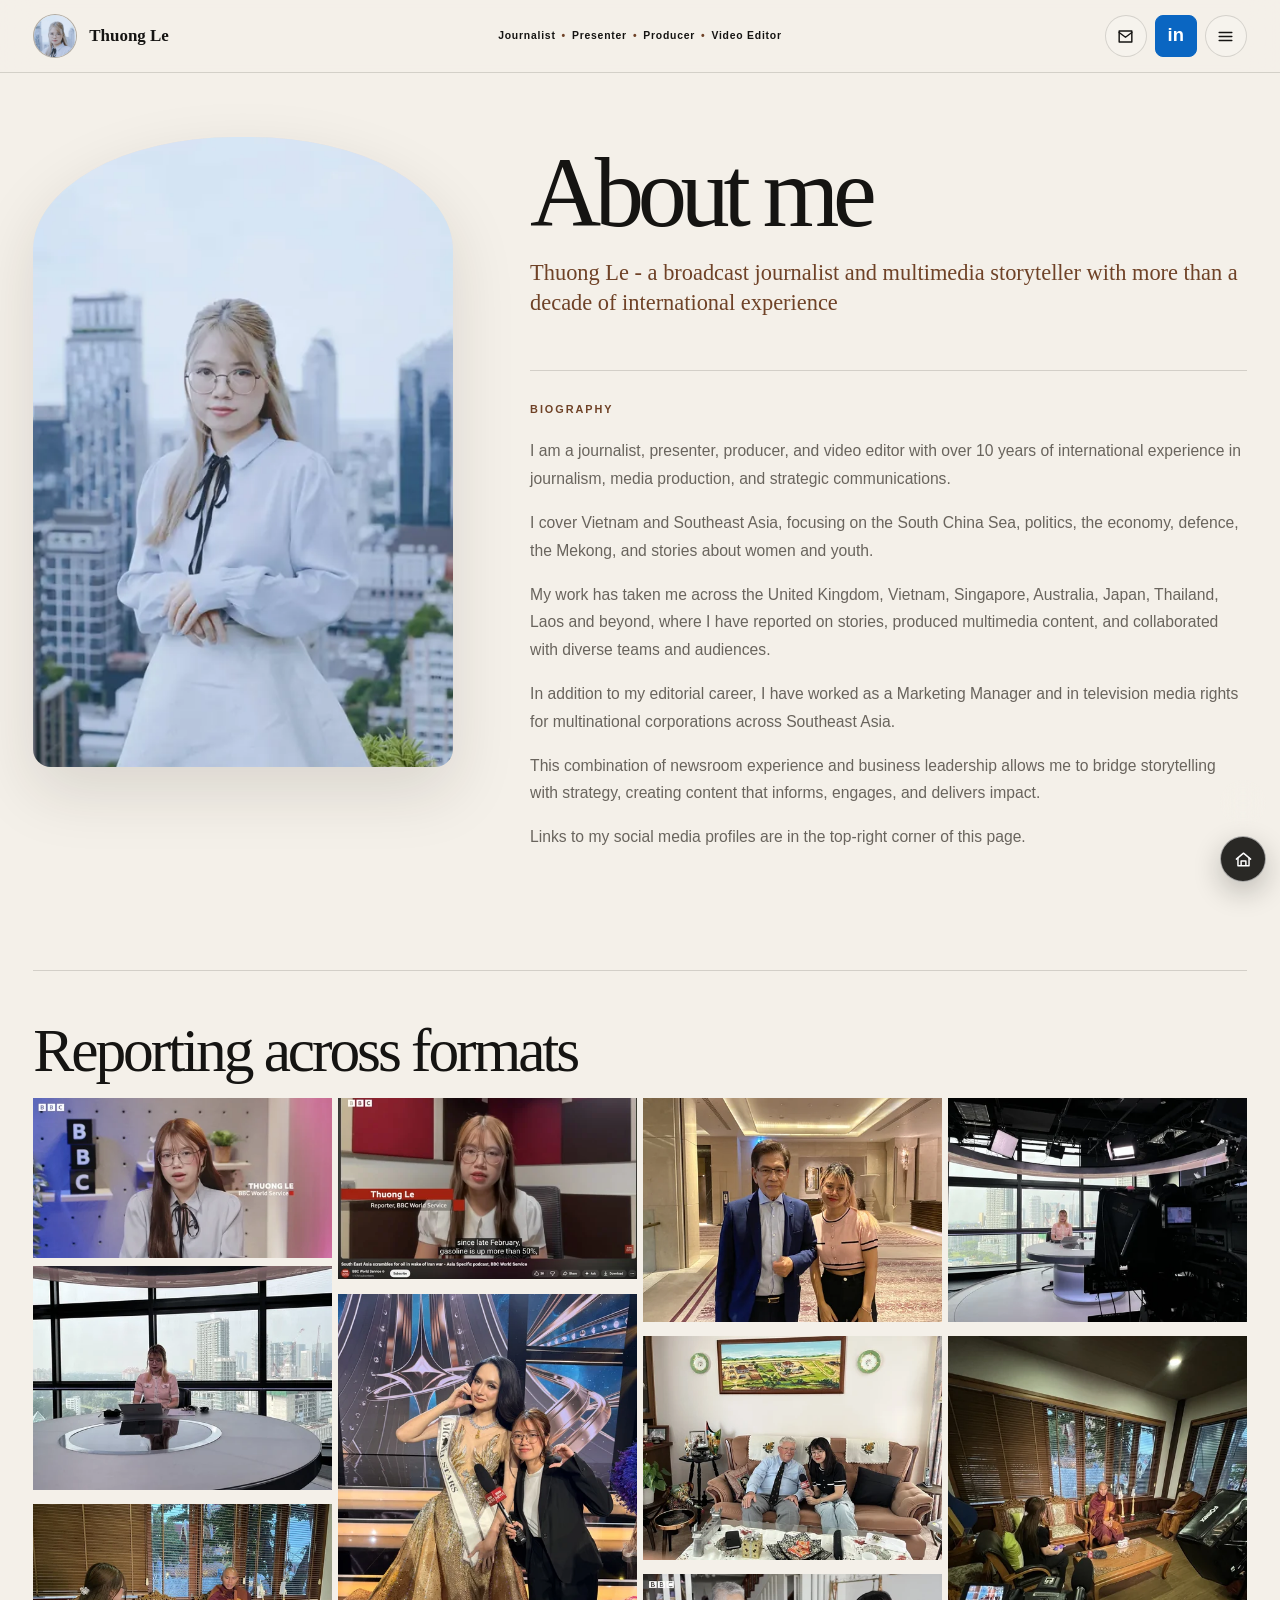
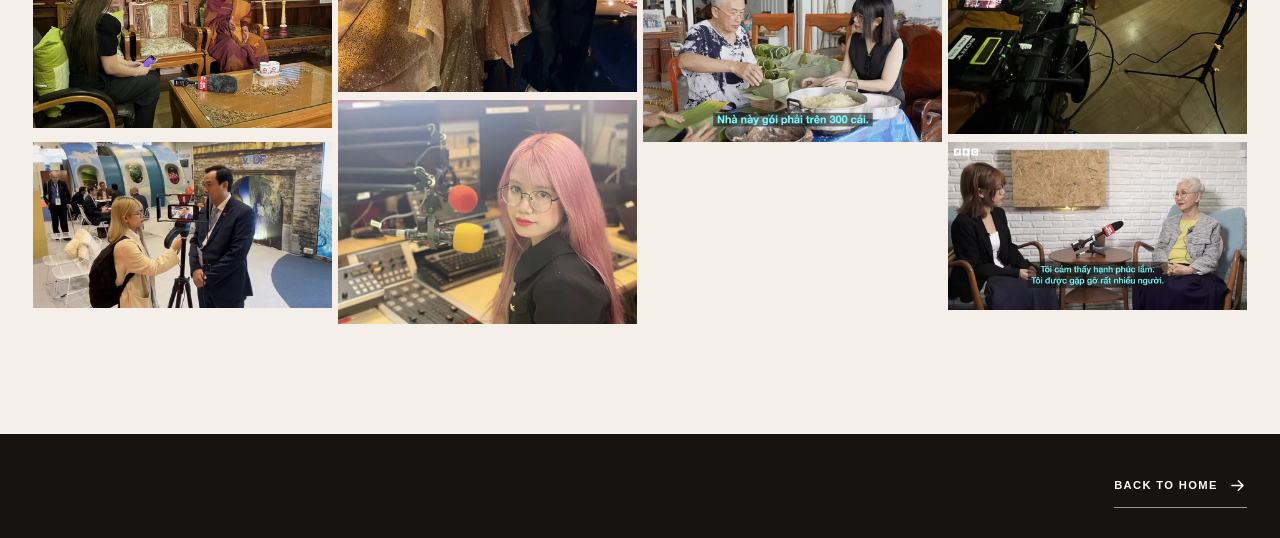
==== commit b32b85e3: "Add floating top and home navigation" ====
--- a/about.html
+++ b/about.html
@@ -11,7 +11,7 @@
   <meta property="og:image" content="assets/images/about-portrait.webp">
   <link rel="preload" as="image" href="assets/images/about-portrait.webp?v=20260802-responsive" imagesrcset="assets/images/about-portrait-480.webp?v=20260802-responsive 480w, assets/images/about-portrait-960.webp?v=20260802-responsive 960w, assets/images/about-portrait.webp?v=20260802-responsive 1367w" imagesizes="(max-width: 767px) calc(100vw - 24px), min(34vw, 670px)" fetchpriority="high">
   <link rel="icon" href="favicon.svg" type="image/svg+xml">
-  <link rel="stylesheet" href="assets/css/styles.css?v=20260802-responsive">
+  <link rel="stylesheet" href="assets/css/styles.css?v=20260802-floating-nav">
   <title>About me — Thuong Le</title>
 </head>
 <body data-page="category" data-category="about">
@@ -23,6 +23,6 @@
   </main>
   <footer class="site-footer" data-footer></footer>
   <script src="assets/js/content.js?v=20260802-responsive" defer></script>
-  <script src="assets/js/site.js?v=20260802-responsive" defer></script>
+  <script src="assets/js/site.js?v=20260802-floating-nav" defer></script>
 </body>
 </html>
--- a/assets/css/styles.css
+++ b/assets/css/styles.css
@@ -327,6 +327,7 @@
   object-position: center;
 }
 body[data-category="documentaries"] .category-masthead > img { object-position: 50% 33%; }
+body[data-category="languages"] .category-masthead > img { object-position: 50% 20%; }
 .category-overlay {
   position: absolute;
   z-index: -1;
@@ -501,18 +502,20 @@
   letter-spacing: -.05em;
 }
 .editorial-gallery.about-gallery-grid {
-  display: block;
-  columns: 3;
-  column-gap: 6px;
+  display: grid;
+  grid-template-columns: repeat(4, minmax(0, 1fr));
+  grid-auto-rows: 8px;
+  grid-auto-flow: dense;
+  gap: 6px;
+  align-items: start;
 }
 .editorial-gallery.about-gallery-grid figure {
+  min-width: 0;
   width: 100%;
-  margin: 0 0 6px;
-  break-inside: avoid;
+  margin: 0;
+  grid-column: auto !important;
   overflow: hidden;
   background: var(--surface-2);
-  content-visibility: auto;
-  contain-intrinsic-size: 500px;
 }
 .editorial-gallery.about-gallery-grid img {
   width: 100%;
@@ -520,6 +523,54 @@
   transition: transform .55s var(--ease);
 }
 .editorial-gallery.about-gallery-grid figure:hover img { transform: scale(1.012); }
+
+/* Fixed page shortcuts on all category pages */
+.floating-page-nav {
+  position: fixed;
+  z-index: 85;
+  right: max(14px, env(safe-area-inset-right));
+  bottom: max(18px, calc(env(safe-area-inset-bottom) + 18px));
+  display: flex;
+  flex-direction: column;
+  gap: 10px;
+}
+.floating-page-action {
+  width: clamp(46px, 3.2vw, 54px);
+  height: clamp(46px, 3.2vw, 54px);
+  display: grid;
+  place-items: center;
+  padding: 0;
+  border: 1px solid rgba(255,255,255,.58);
+  border-radius: 50%;
+  background: rgba(21,20,18,.91);
+  color: white;
+  box-shadow: 0 10px 28px rgba(21,20,18,.24);
+  backdrop-filter: blur(12px);
+  -webkit-backdrop-filter: blur(12px);
+  text-decoration: none;
+  cursor: pointer;
+  appearance: none;
+  -webkit-appearance: none;
+  transition: transform .25s var(--ease), background-color .25s ease, color .25s ease, border-color .25s ease, box-shadow .25s ease;
+}
+.floating-page-action svg {
+  width: clamp(19px, 1.45vw, 23px);
+  height: clamp(19px, 1.45vw, 23px);
+  stroke-width: 1.85;
+}
+.floating-page-action:focus-visible {
+  outline: 2px solid var(--accent-deep);
+  outline-offset: 4px;
+}
+@media (hover: hover) {
+  .floating-page-action:hover {
+    transform: translateY(-2px);
+    border-color: var(--ink);
+    background: var(--surface);
+    color: var(--ink);
+    box-shadow: 0 14px 34px rgba(21,20,18,.27);
+  }
+}
 
 /* Minimal footer */
 .site-footer.minimal-footer { margin-top: 0; background: var(--ink); color: white; }
@@ -556,7 +607,6 @@
 /* Large desktop / 2K / 4K */
 @media (min-width: 1500px) {
   .work-grid { grid-template-columns: repeat(4, minmax(0, 1fr)); }
-  .editorial-gallery.about-gallery-grid { columns: 4; }
 }
 
 /* Compact laptop and tablet landscape */
@@ -579,7 +629,10 @@
   .category-heading { width: min(720px, 72%); }
   .work-grid { grid-template-columns: repeat(2, minmax(0, 1fr)); }
   .about-profile-layout { grid-template-columns: minmax(300px, .78fr) minmax(0, 1.22fr); gap: clamp(34px, 5vw, 64px); }
-  .editorial-gallery.about-gallery-grid { columns: 3; }
+  .editorial-gallery.about-gallery-grid {
+    grid-template-columns: repeat(3, minmax(0, 1fr));
+  }
+  .editorial-gallery.about-gallery-grid figure { grid-column: auto; }
 }
 
 /* Tablet portrait and phones */
@@ -696,13 +749,31 @@
     font-size: clamp(1.35rem, 6.7vw, 2.85rem);
     letter-spacing: -.04em;
   }
-  .editorial-gallery.about-gallery-grid { columns: 2; column-gap: 4px; }
-  .editorial-gallery.about-gallery-grid figure { margin-bottom: 4px; }
+  .editorial-gallery.about-gallery-grid {
+    grid-template-columns: repeat(2, minmax(0, 1fr));
+    gap: 4px;
+  }
+  .editorial-gallery.about-gallery-grid figure { grid-column: auto; }
+  body[data-category="languages"] .category-masthead > img {
+    object-fit: contain;
+    object-position: center top;
+    background: #07131f;
+  }
   .minimal-footer-shell { min-height: 88px; justify-content: center; }
+  .floating-page-nav {
+    right: max(10px, env(safe-area-inset-right));
+    bottom: max(12px, calc(env(safe-area-inset-bottom) + 12px));
+    gap: 8px;
+  }
+  .floating-page-action {
+    width: 46px;
+    height: 46px;
+  }
+
 }
 
 @media (max-width: 559px) {
-  .editorial-gallery.about-gallery-grid { columns: 1; }
+  .editorial-gallery.about-gallery-grid { grid-template-columns: 1fr; }
 }
 
 @media (max-width: 359px) {
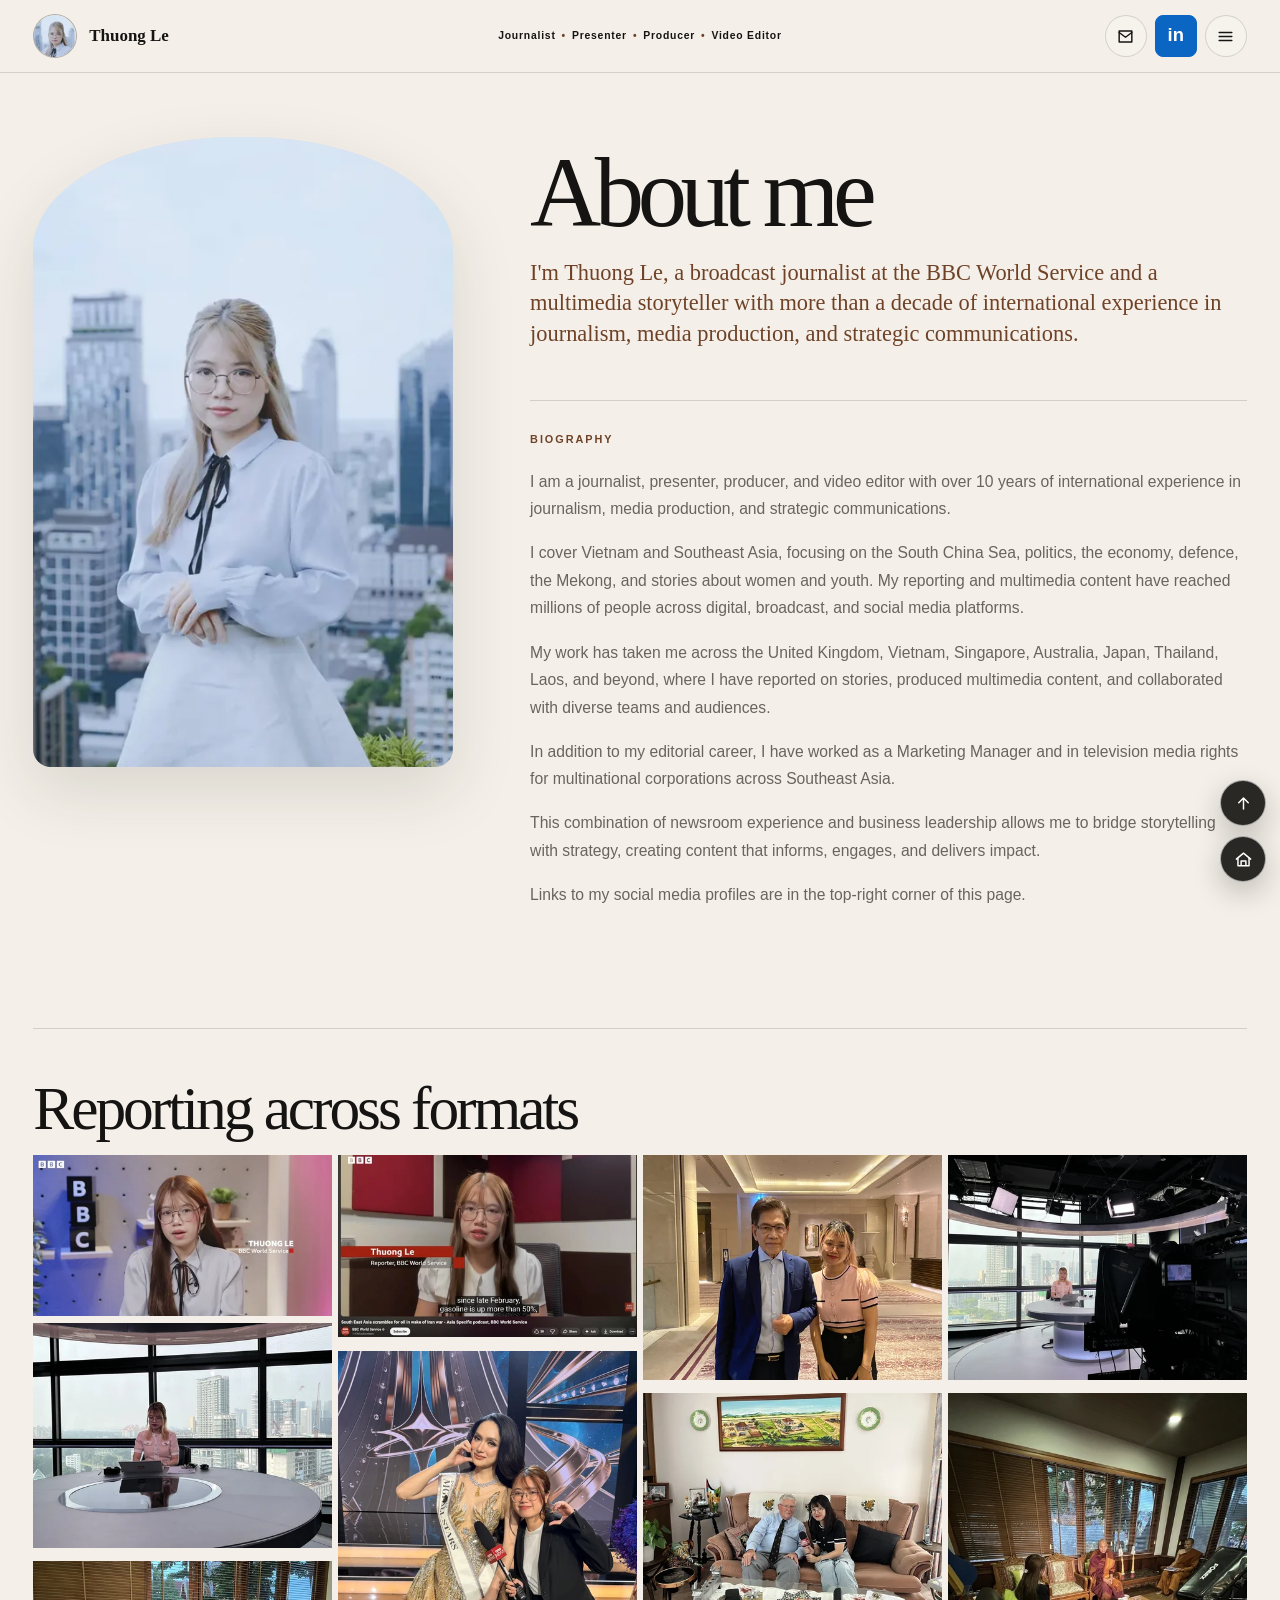
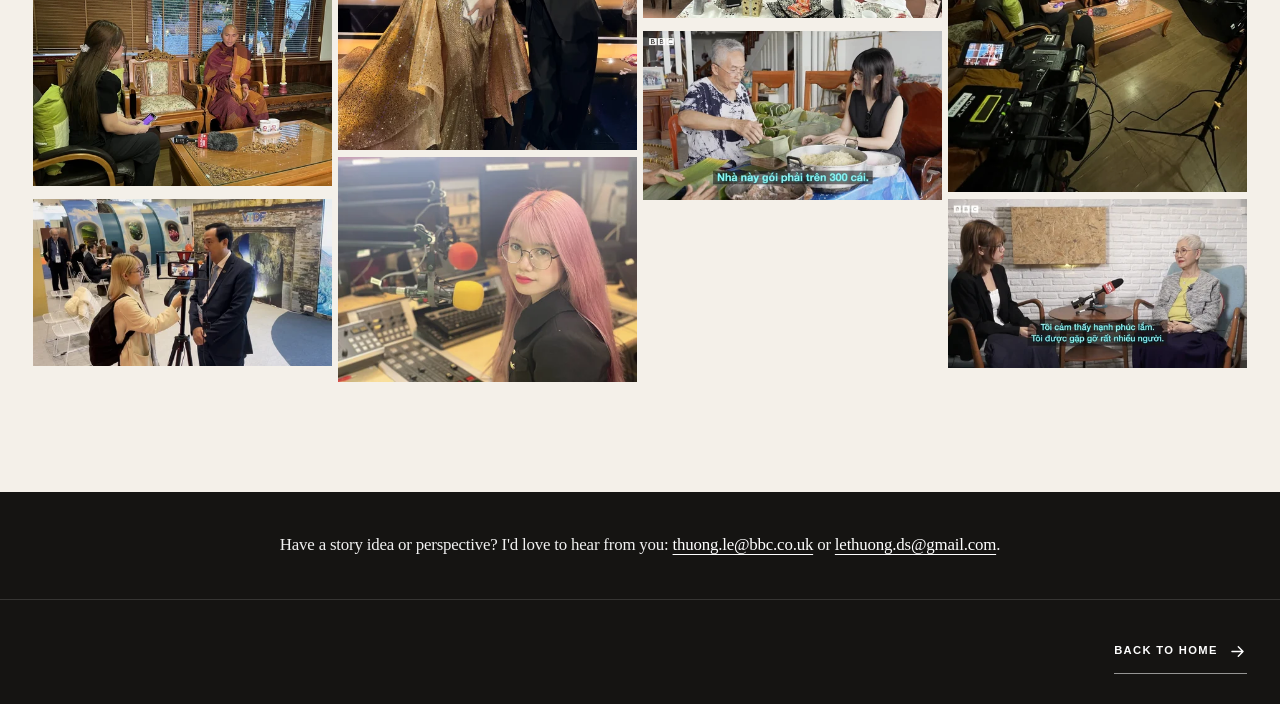
==== commit 0eeacf5c: "Update About biography and add contact footer" ====
--- a/about.html
+++ b/about.html
@@ -11,7 +11,7 @@
   <meta property="og:image" content="assets/images/about-portrait.webp">
   <link rel="preload" as="image" href="assets/images/about-portrait.webp?v=20260802-responsive" imagesrcset="assets/images/about-portrait-480.webp?v=20260802-responsive 480w, assets/images/about-portrait-960.webp?v=20260802-responsive 960w, assets/images/about-portrait.webp?v=20260802-responsive 1367w" imagesizes="(max-width: 767px) calc(100vw - 24px), min(34vw, 670px)" fetchpriority="high">
   <link rel="icon" href="favicon.svg" type="image/svg+xml">
-  <link rel="stylesheet" href="assets/css/styles.css?v=20260802-floating-nav">
+  <link rel="stylesheet" href="assets/css/styles.css?v=20260802-contact-about">
   <title>About me — Thuong Le</title>
 </head>
 <body data-page="category" data-category="about">
@@ -22,7 +22,7 @@
     <div data-category-page></div>
   </main>
   <footer class="site-footer" data-footer></footer>
-  <script src="assets/js/content.js?v=20260802-responsive" defer></script>
-  <script src="assets/js/site.js?v=20260802-floating-nav" defer></script>
+  <script src="assets/js/content.js?v=20260802-contact-about" defer></script>
+  <script src="assets/js/site.js?v=20260802-contact-about" defer></script>
 </body>
 </html>
--- a/assets/css/styles.css
+++ b/assets/css/styles.css
@@ -302,7 +302,6 @@
 .home-portfolio-grid .card-vietnam img { object-position: 50% 50%; }
 .home-portfolio-grid .card-docs img { object-position: 50% 40%; }
 .home-portfolio-grid .card-languages .index-copy strong { font-size: clamp(2rem, 2.55vw, 3.65rem); }
-body[data-page="home"] .site-footer { display: none; }
 
 /* Category masthead */
 .category-masthead {
@@ -572,6 +571,51 @@
   }
 }
 
+/* Contact footer on the homepage and every category page */
+.site-contact-footer {
+  width: 100%;
+  margin-top: 0;
+  overflow: hidden;
+  background: var(--ink);
+  color: white;
+}
+.contact-footer-banner {
+  min-height: clamp(92px, 8vw, 132px);
+  display: flex;
+  align-items: center;
+  justify-content: center;
+  padding: clamp(24px, 3.2vw, 46px) max(var(--gutter), env(safe-area-inset-right)) clamp(24px, 3.2vw, 46px) max(var(--gutter), env(safe-area-inset-left));
+  border-bottom: 1px solid rgba(255,255,255,.14);
+}
+.contact-footer-message {
+  width: min(100%, 1700px);
+  margin: 0 auto;
+  color: rgba(255,255,255,.94);
+  font-family: var(--serif);
+  font-size: clamp(1.02rem, 1.32vw, 1.48rem);
+  font-weight: 500;
+  line-height: 1.48;
+  letter-spacing: -.012em;
+  text-align: center;
+  text-wrap: balance;
+}
+.contact-footer-message.reveal { transform: translateX(-30px); }
+.contact-footer-message.reveal.is-visible { transform: translateX(0); }
+.contact-footer-message a {
+  display: inline-block;
+  color: white;
+  text-decoration-line: underline;
+  text-decoration-thickness: 1px;
+  text-underline-offset: .22em;
+  white-space: nowrap;
+  transition: opacity .2s ease, text-underline-offset .2s ease;
+}
+.contact-footer-message a:hover,
+.contact-footer-message a:focus-visible {
+  opacity: .72;
+  text-underline-offset: .32em;
+}
+
 /* Minimal footer */
 .site-footer.minimal-footer { margin-top: 0; background: var(--ink); color: white; }
 .minimal-footer-shell {
@@ -759,6 +803,16 @@
     object-position: center top;
     background: #07131f;
   }
+  .contact-footer-banner {
+    min-height: 0;
+    padding: 28px max(16px, env(safe-area-inset-right)) 28px max(16px, env(safe-area-inset-left));
+  }
+  .contact-footer-message {
+    max-width: 34rem;
+    font-size: clamp(.98rem, 4.3vw, 1.12rem);
+    line-height: 1.55;
+    text-wrap: pretty;
+  }
   .minimal-footer-shell { min-height: 88px; justify-content: center; }
   .floating-page-nav {
     right: max(10px, env(safe-area-inset-right));
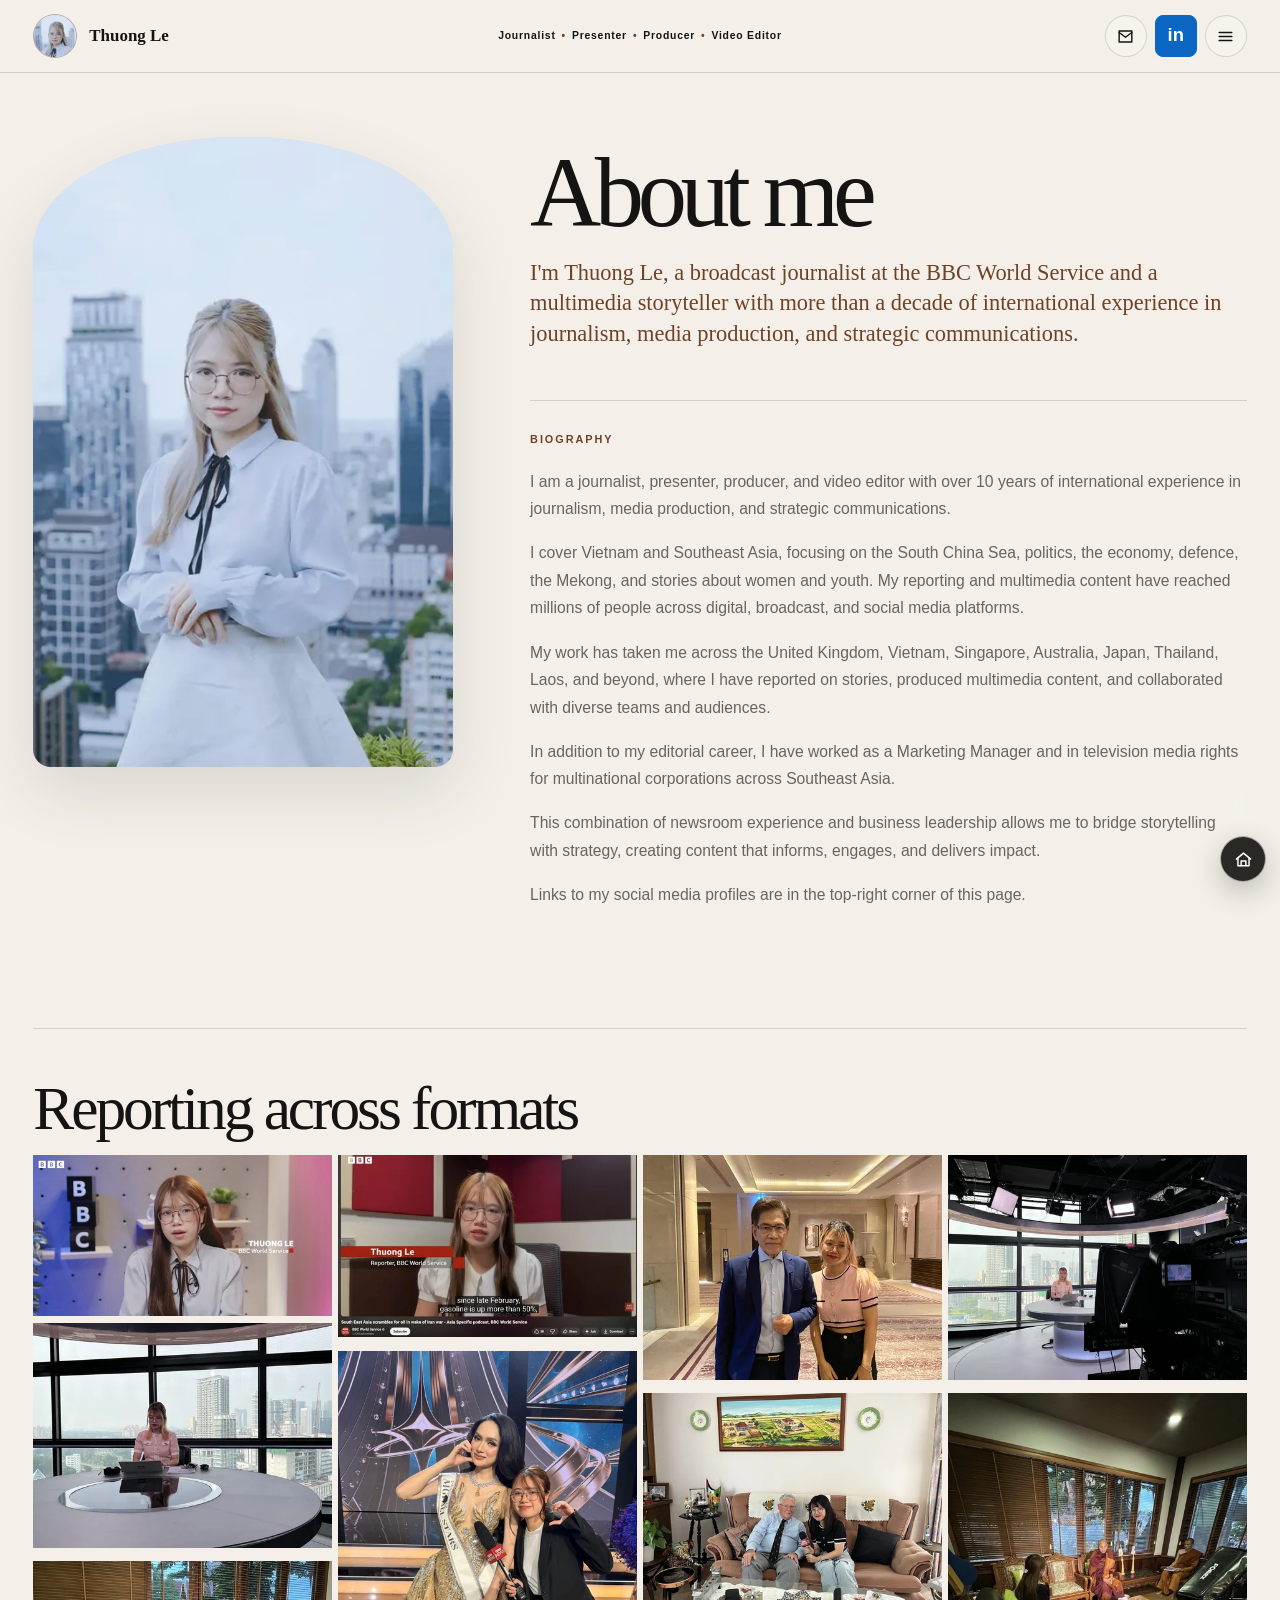
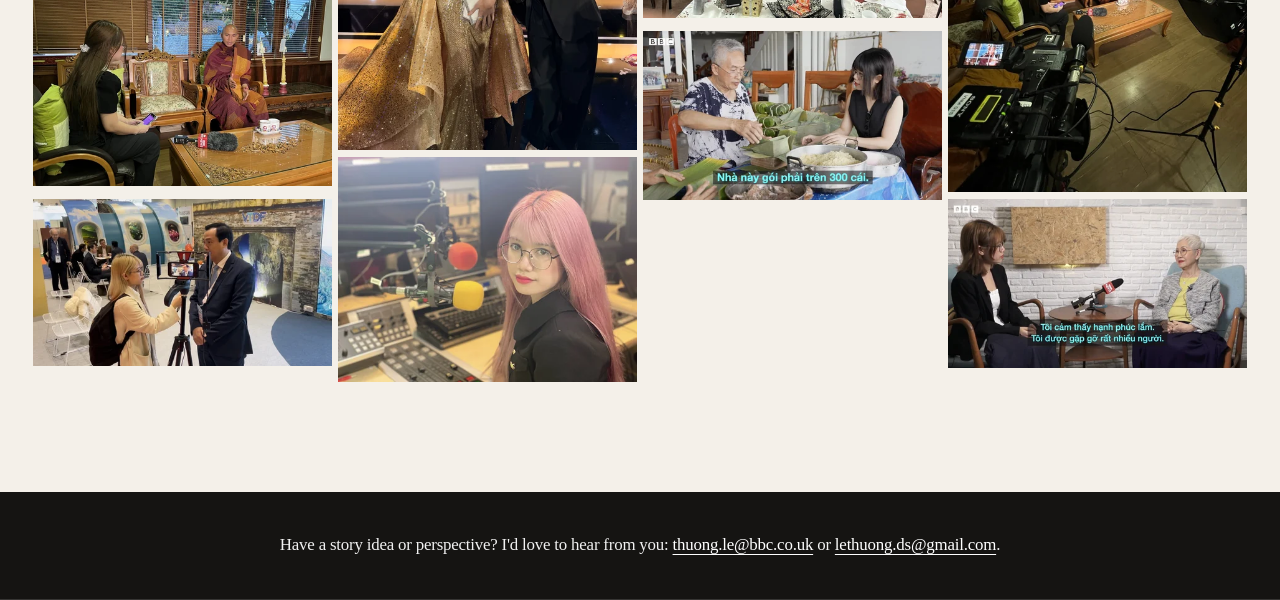
==== commit 831981e3: "Update About biography and add contact footer" ====
--- a/about.html
+++ b/about.html
@@ -11,7 +11,7 @@
   <meta property="og:image" content="assets/images/about-portrait.webp">
   <link rel="preload" as="image" href="assets/images/about-portrait.webp?v=20260802-responsive" imagesrcset="assets/images/about-portrait-480.webp?v=20260802-responsive 480w, assets/images/about-portrait-960.webp?v=20260802-responsive 960w, assets/images/about-portrait.webp?v=20260802-responsive 1367w" imagesizes="(max-width: 767px) calc(100vw - 24px), min(34vw, 670px)" fetchpriority="high">
   <link rel="icon" href="favicon.svg" type="image/svg+xml">
-  <link rel="stylesheet" href="assets/css/styles.css?v=20260802-contact-about">
+  <link rel="stylesheet" href="assets/css/styles.css?v=20260802-remove-back-home">
   <title>About me — Thuong Le</title>
 </head>
 <body data-page="category" data-category="about">
@@ -23,6 +23,6 @@
   </main>
   <footer class="site-footer" data-footer></footer>
   <script src="assets/js/content.js?v=20260802-contact-about" defer></script>
-  <script src="assets/js/site.js?v=20260802-contact-about" defer></script>
+  <script src="assets/js/site.js?v=20260802-remove-back-home" defer></script>
 </body>
 </html>
--- a/assets/css/styles.css
+++ b/assets/css/styles.css
@@ -616,30 +616,6 @@
   text-underline-offset: .32em;
 }
 
-/* Minimal footer */
-.site-footer.minimal-footer { margin-top: 0; background: var(--ink); color: white; }
-.minimal-footer-shell {
-  min-height: 104px;
-  display: flex;
-  align-items: center;
-  justify-content: flex-end;
-}
-.minimal-home-button {
-  min-height: 44px;
-  display: inline-flex;
-  align-items: center;
-  gap: 10px;
-  border-bottom: 1px solid rgba(255,255,255,.55);
-  color: white;
-  text-decoration: none;
-  text-transform: uppercase;
-  letter-spacing: .12em;
-  font-size: .7rem;
-  font-weight: 700;
-  transition: gap .2s ease, opacity .2s ease;
-}
-.minimal-home-button:hover { gap: 15px; opacity: .75; }
-
 /* Reveal animation: only below-the-fold elements use this class. */
 .reveal {
   opacity: 0;
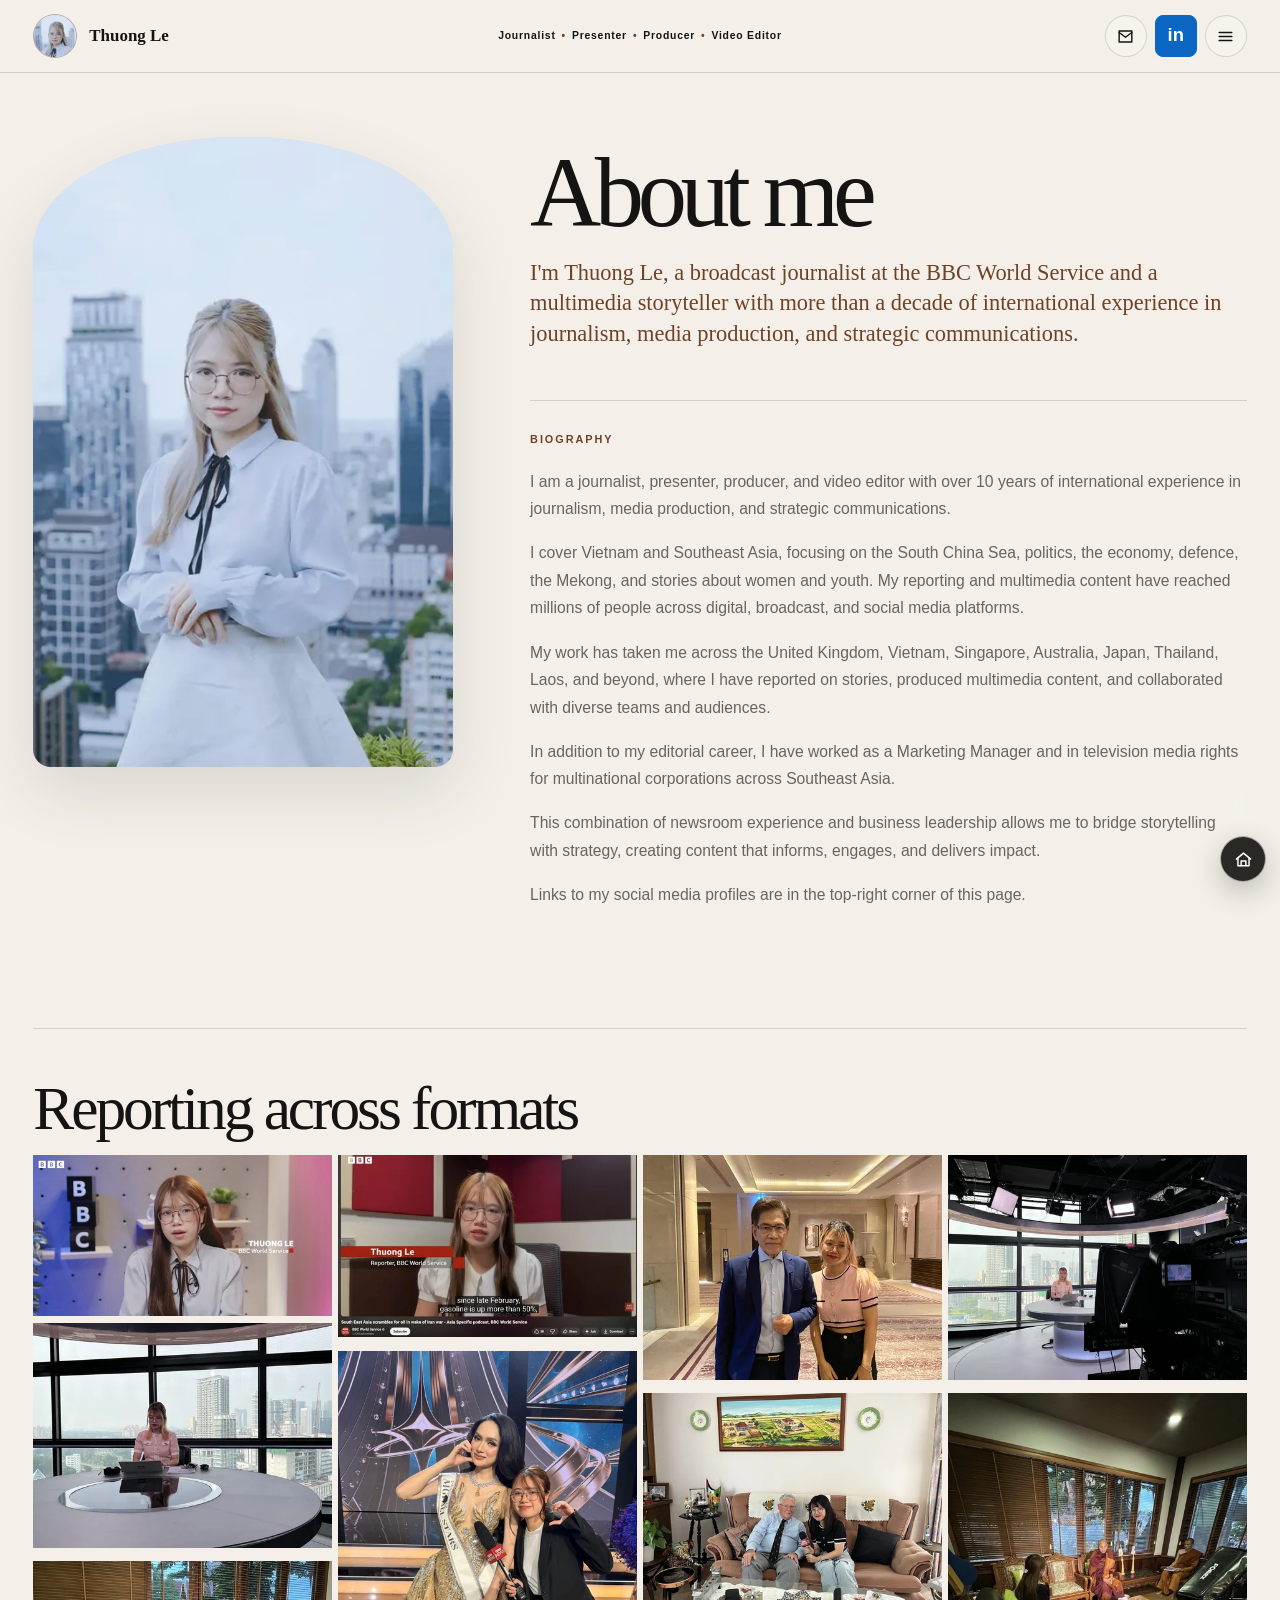
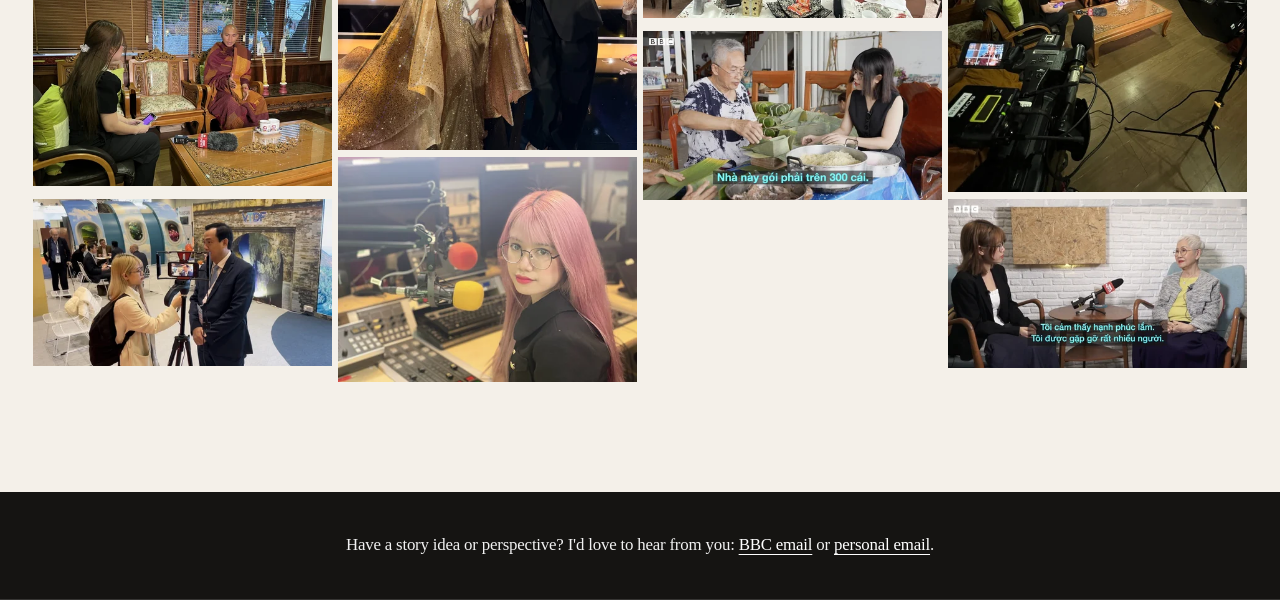
==== commit b1d7ae45: "hide email" ====
--- a/about.html
+++ b/about.html
@@ -9,6 +9,9 @@
   <meta property="og:description" content="Thuong Le - a broadcast journalist and multimedia storyteller with more than a decade of international experience.">
   <meta property="og:type" content="website">
   <meta property="og:image" content="assets/images/about-portrait.webp">
+  <meta property="og:image:alt" content="Thuong Le, broadcast journalist at BBC World Service">
+  <meta name="twitter:card" content="summary_large_image">
+  <meta name="twitter:image:alt" content="Thuong Le, broadcast journalist at BBC World Service">
   <link rel="preload" as="image" href="assets/images/about-portrait.webp?v=20260802-responsive" imagesrcset="assets/images/about-portrait-480.webp?v=20260802-responsive 480w, assets/images/about-portrait-960.webp?v=20260802-responsive 960w, assets/images/about-portrait.webp?v=20260802-responsive 1367w" imagesizes="(max-width: 767px) calc(100vw - 24px), min(34vw, 670px)" fetchpriority="high">
   <link rel="icon" href="favicon.svg" type="image/svg+xml">
   <link rel="stylesheet" href="assets/css/styles.css?v=20260802-remove-back-home">
@@ -22,7 +25,7 @@
     <div data-category-page></div>
   </main>
   <footer class="site-footer" data-footer></footer>
-  <script src="assets/js/content.js?v=20260802-contact-about" defer></script>
-  <script src="assets/js/site.js?v=20260802-remove-back-home" defer></script>
+  <script src="assets/js/content.js?v=20260804-alt-text" defer></script>
+  <script src="assets/js/site.js?v=20260805-email-privacy" defer></script>
 </body>
 </html>
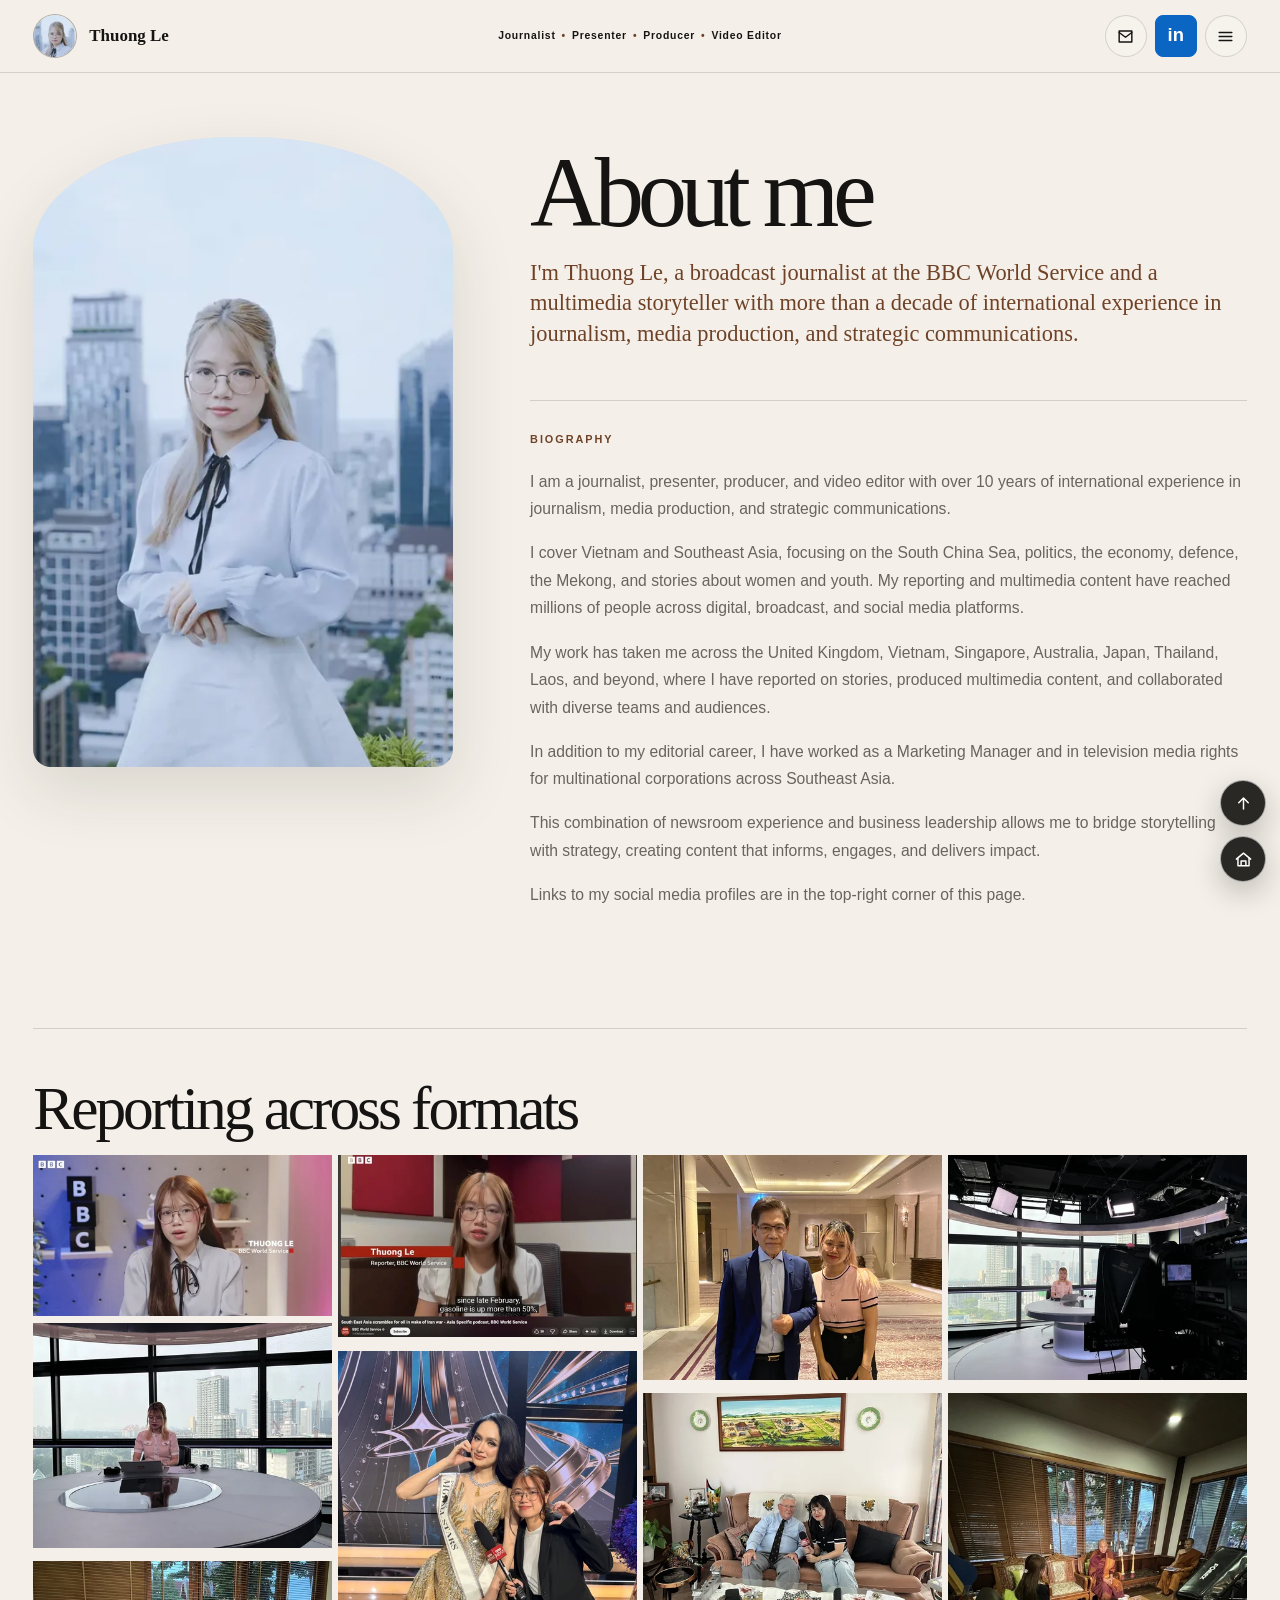
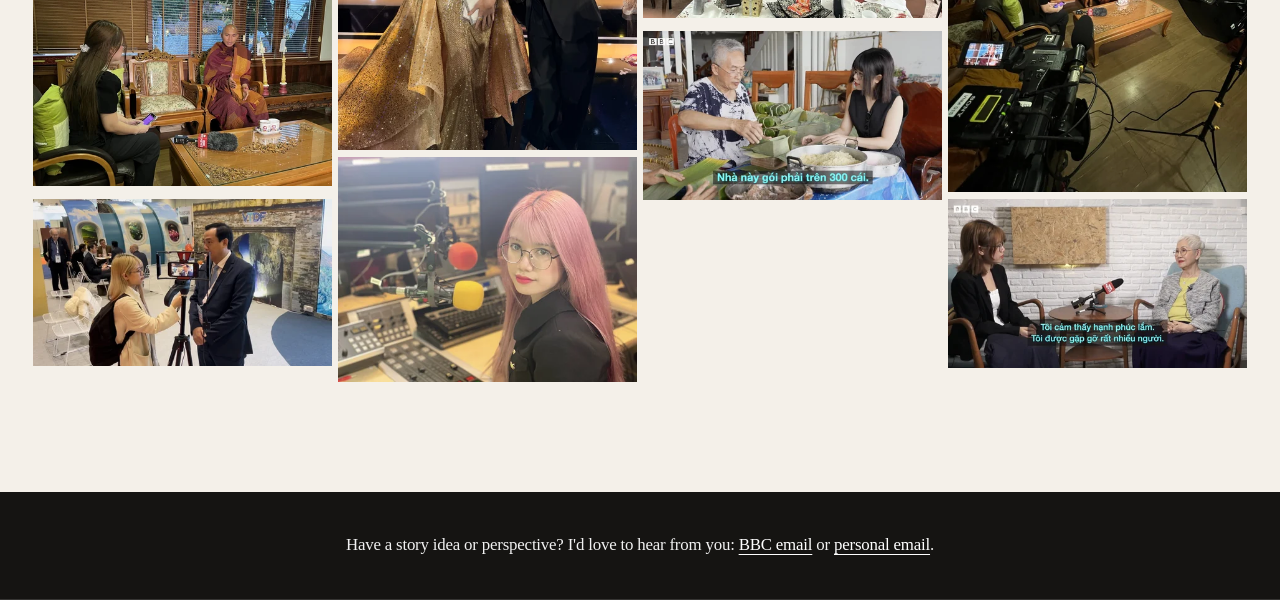
==== commit 8a951c12: "hide email & rename images" ====
--- a/about.html
+++ b/about.html
@@ -25,7 +25,7 @@
     <div data-category-page></div>
   </main>
   <footer class="site-footer" data-footer></footer>
-  <script src="assets/js/content.js?v=20260804-alt-text" defer></script>
-  <script src="assets/js/site.js?v=20260805-email-privacy" defer></script>
+  <script src="assets/js/content.js?v=20260805-about-image-names" defer></script>
+  <script src="assets/js/site.js?v=20260805-about-image-names" defer></script>
 </body>
 </html>
